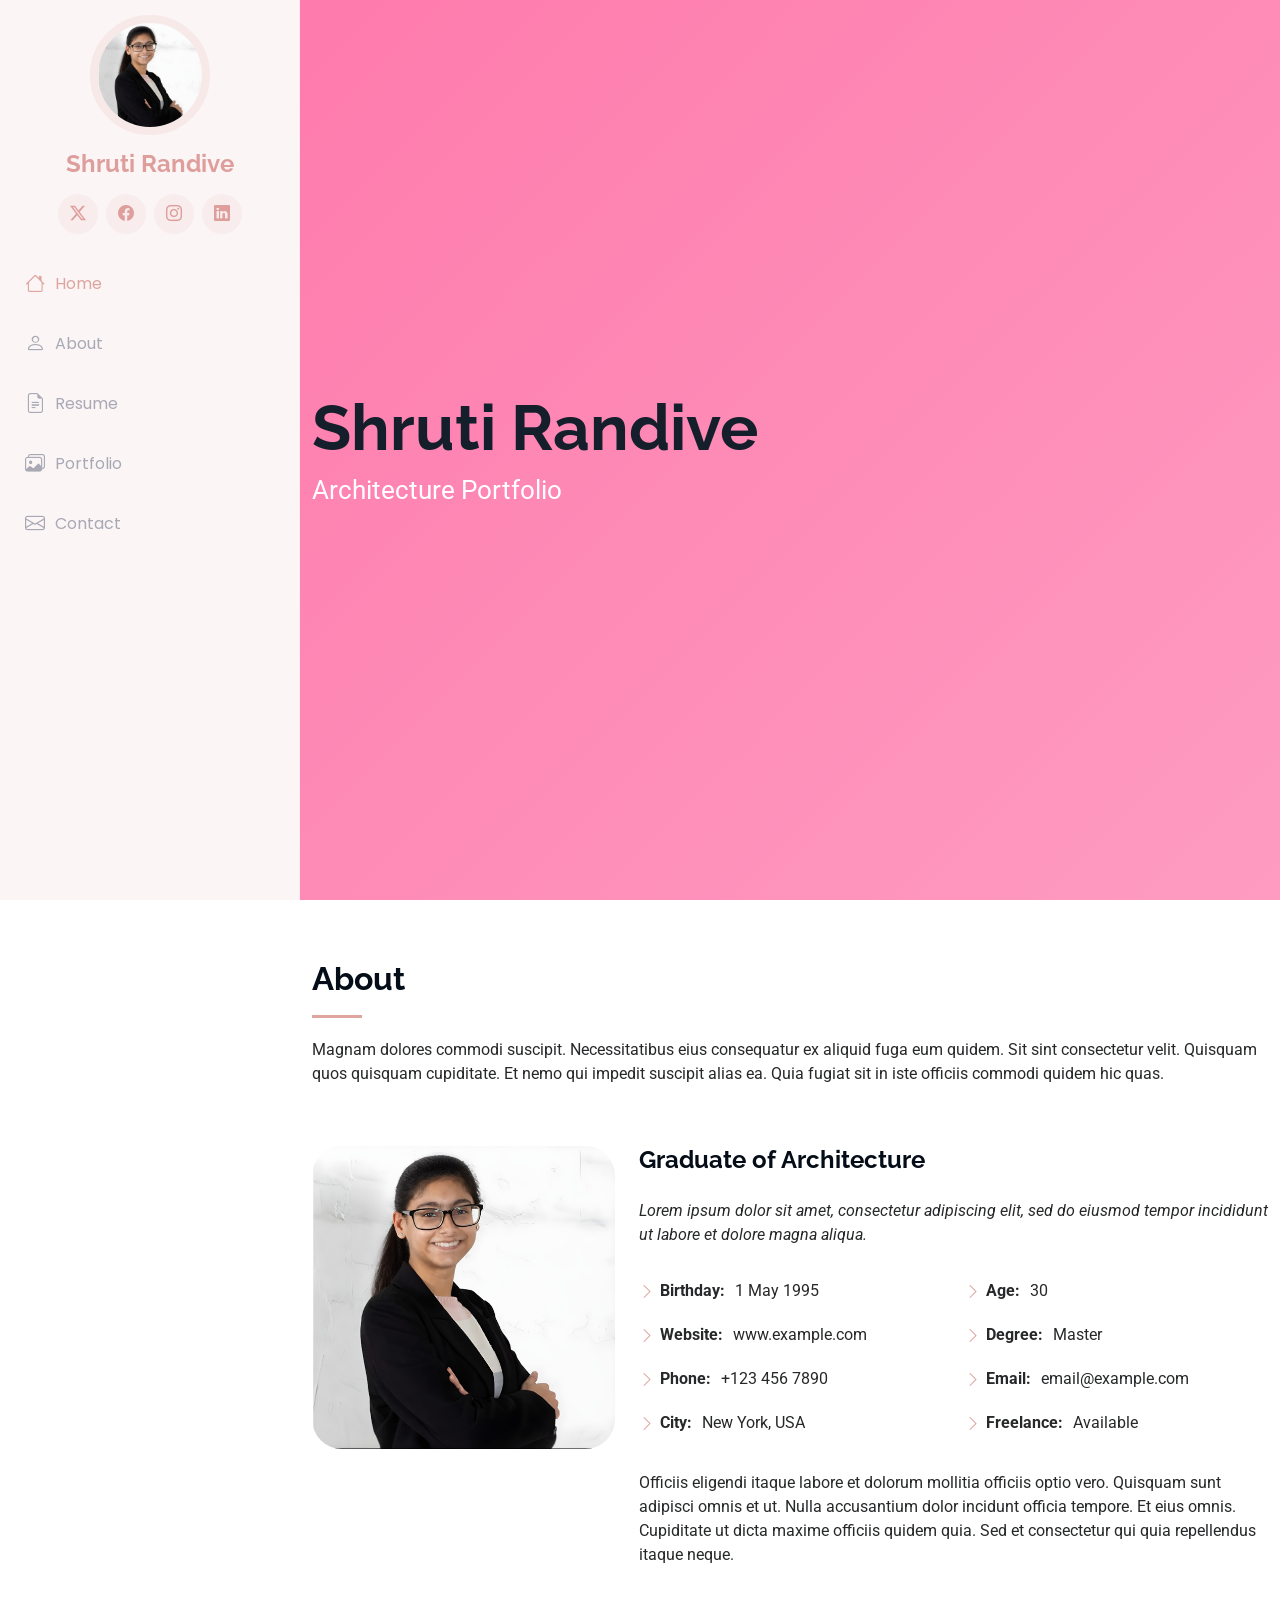
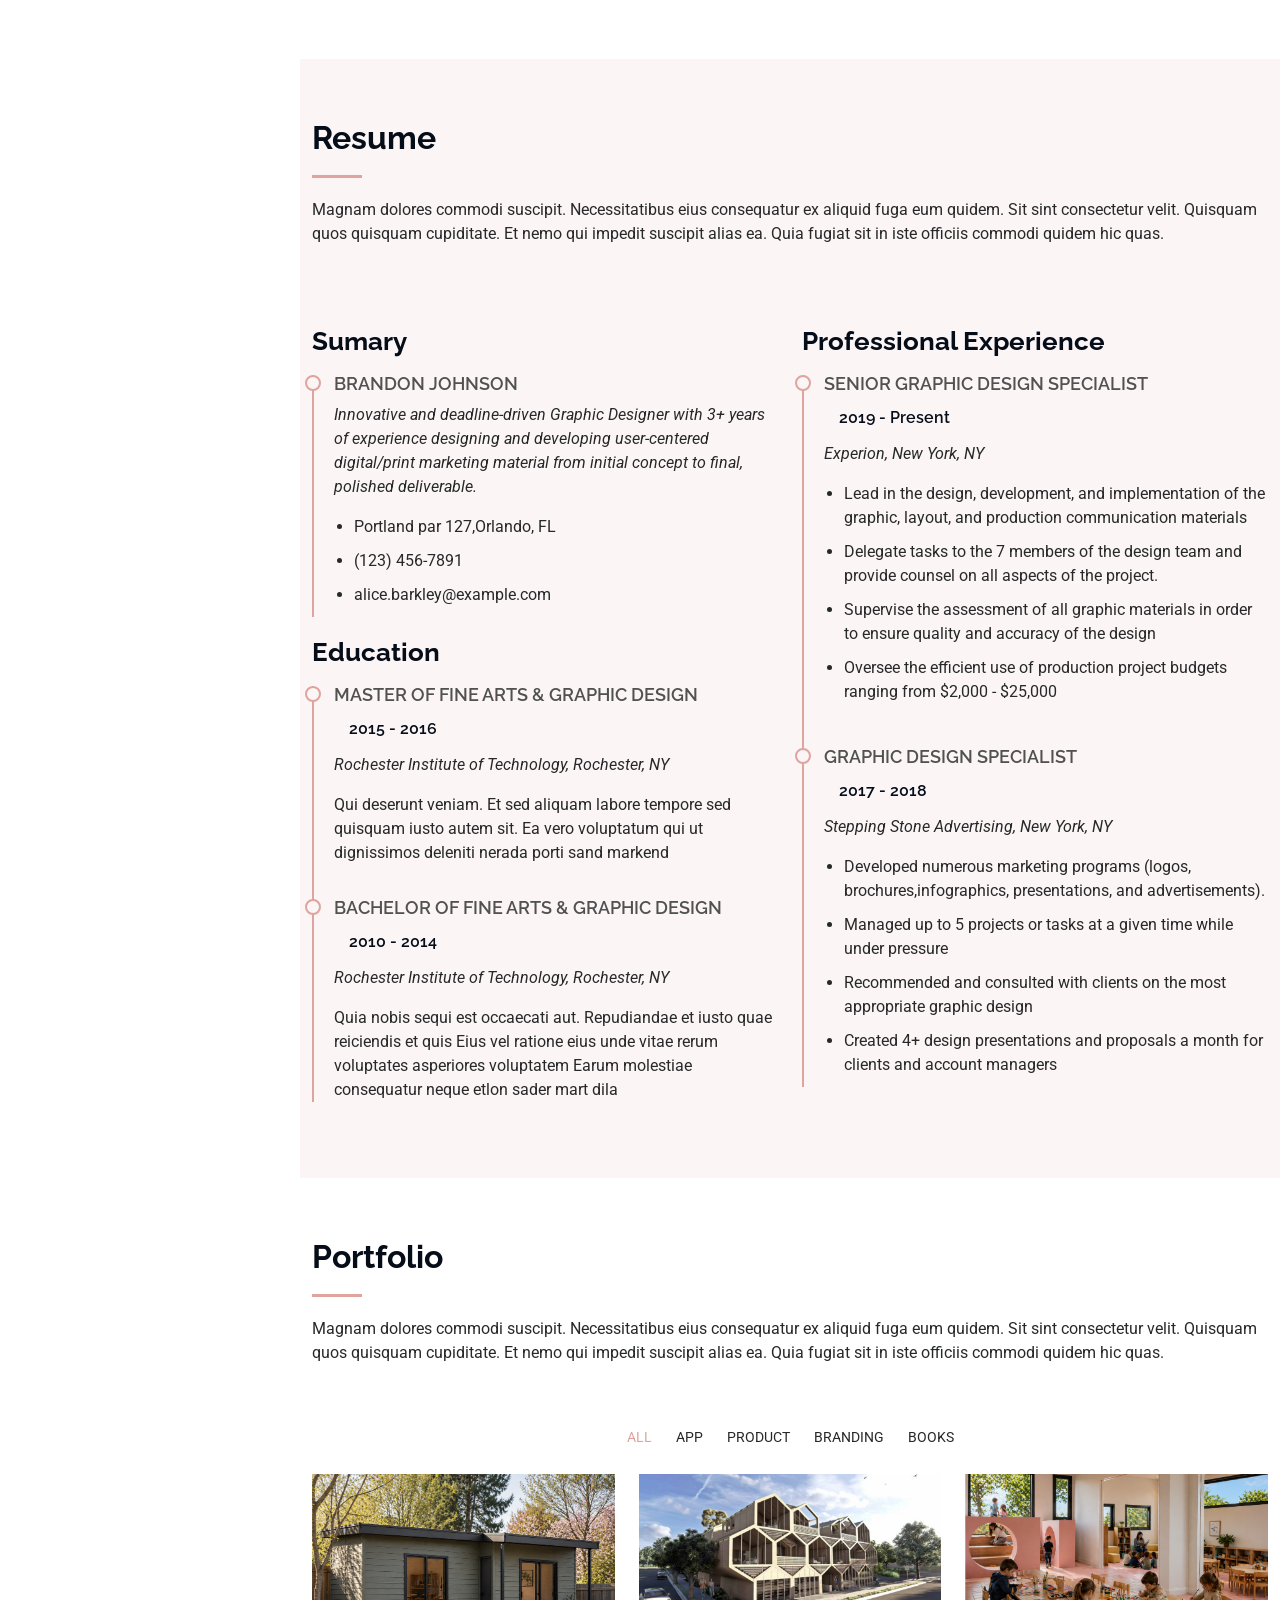
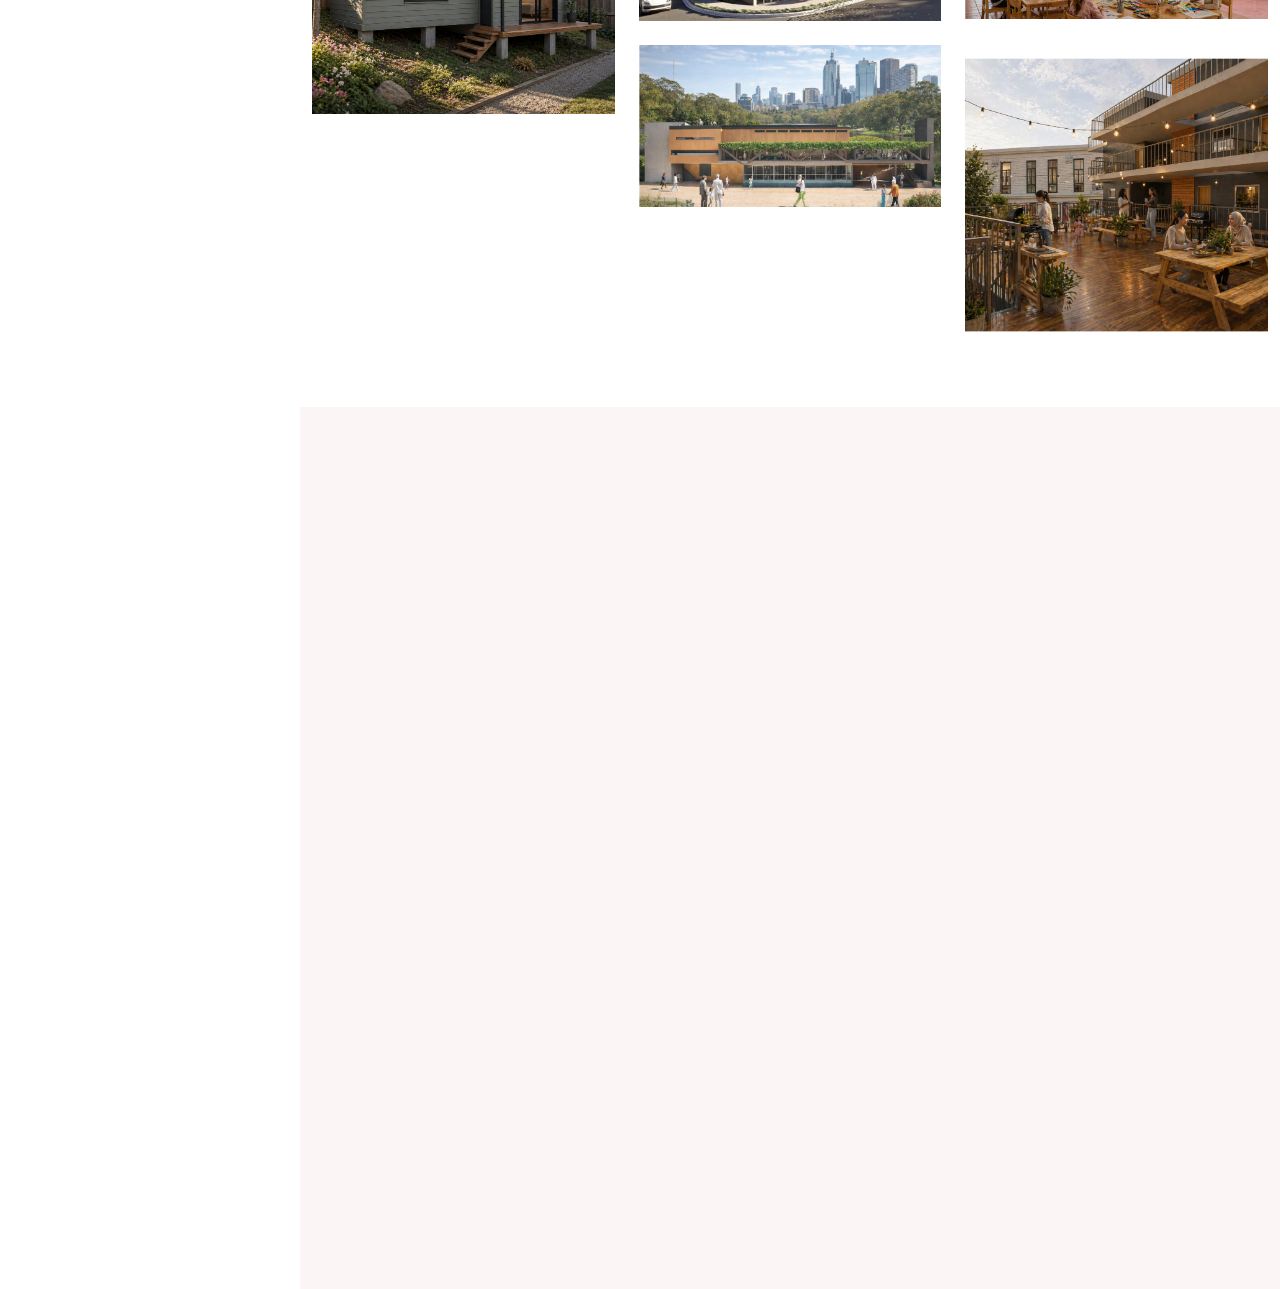
==== index.html @ e7351516 "adding in the youth corner" ====
<!DOCTYPE html>
<html lang="en">

<head>
  <meta charset="utf-8">
  <meta content="width=device-width, initial-scale=1.0" name="viewport">
  <title>Shruti Randive</title>
  <meta content="" name="description">
  <meta content="" name="keywords">

  <!-- Favicons -->
  <link href="assets/img/favicon.png" rel="icon">
  <link href="assets/img/apple-touch-icon.png" rel="apple-touch-icon">

  <!-- Fonts -->
  <link href="https://fonts.googleapis.com" rel="preconnect">
  <link href="https://fonts.gstatic.com" rel="preconnect" crossorigin>
  <link href="https://fonts.googleapis.com/css2?family=Roboto:ital,wght@0,100;0,300;0,400;0,500;0,700;0,900;1,100;1,300;1,400;1,500;1,700;1,900&family=Poppins:ital,wght@0,100;0,200;0,300;0,400;0,500;0,600;0,700;0,800;0,900;1,100;1,200;1,300;1,400;1,500;1,600;1,700;1,800;1,900&family=Raleway:ital,wght@0,100;0,200;0,300;0,400;0,500;0,600;0,700;0,800;0,900;1,100;1,200;1,300;1,400;1,500;1,600;1,700;1,800;1,900&display=swap" rel="stylesheet">

  <!-- Vendor CSS Files -->
  <link href="assets/vendor/bootstrap/css/bootstrap.min.css" rel="stylesheet">
  <link href="assets/vendor/bootstrap-icons/bootstrap-icons.css" rel="stylesheet">
  <link href="assets/vendor/aos/aos.css" rel="stylesheet">
  <link href="assets/vendor/glightbox/css/glightbox.min.css" rel="stylesheet">
  <link href="assets/vendor/swiper/swiper-bundle.min.css" rel="stylesheet">

  <!-- Main CSS File -->
  <link href="assets/css/main.css" rel="stylesheet">

  <!-- =======================================================
  * Template Name: iPortfolio
  * Template URL: https://bootstrapmade.com/iportfolio-bootstrap-portfolio-websites-template/
  * Updated: Jun 29 2024 with Bootstrap v5.3.3
  * Author: BootstrapMade.com
  * License: https://bootstrapmade.com/license/
  ======================================================== -->
</head>

<body class="index-page">

  <header id="header" class="header dark-background d-flex flex-column">
    <i class="header-toggle d-xl-none bi bi-list"></i>

    <div class="profile-img">
      <img src="assets/img/my-profile-img.jpg" alt="" class="img-fluid rounded-circle">
    </div>

    <a href="index.html" class="logo d-flex align-items-center justify-content-center">
      <!-- Uncomment the line below if you also wish to use an image logo -->
      <!-- <img src="assets/img/logo.png" alt=""> -->
      <h1 class="sitename">Shruti Randive</h1>
    </a>

    <div class="social-links text-center">
      <a href="#" class="twitter"><i class="bi bi-twitter-x"></i></a>
      <a href="#" class="facebook"><i class="bi bi-facebook"></i></a>
      <a href="#" class="instagram"><i class="bi bi-instagram"></i></a>
      <a href="http://linkedin.com/in/shruti-r-a570221b3" class="linkedin"><i class="bi bi-linkedin"></i></a>
    </div>

    <nav id="navmenu" class="navmenu">
      <ul>
        <li><a href="#hero" class="active"><i class="bi bi-house navicon"></i>Home</a></li>
        <li><a href="#about"><i class="bi bi-person navicon"></i> About</a></li>
        <li><a href="#resume"><i class="bi bi-file-earmark-text navicon"></i> Resume</a></li>
        <li><a href="#portfolio"><i class="bi bi-images navicon"></i> Portfolio</a></li>
        <li><a href="#contact"><i class="bi bi-envelope navicon"></i> Contact</a></li>
      </ul>
    </nav>

  </header>

  <main class="main">

    <!-- Hero Section -->
    <section id="hero" class="hero section dark-background">

      <!--<img src="assets/img/hero-bg.jpg" alt="" data-aos="fade-in" class="">-->

      <div class="container" data-aos="fade-up" data-aos-delay="100">
        <h2 class="shruti-title">Shruti Randive</h2>
        <p>Architecture Portfolio</p>
      </div>

    </section><!-- /Hero Section -->

    <!-- About Section -->
    <section id="about" class="about section">

      <!-- Section Title -->
      <div class="container section-title" data-aos="fade-up">
        <h2>About</h2>
        <p>Magnam dolores commodi suscipit. Necessitatibus eius consequatur ex aliquid fuga eum quidem. Sit sint consectetur velit. Quisquam quos quisquam cupiditate. Et nemo qui impedit suscipit alias ea. Quia fugiat sit in iste officiis commodi quidem hic quas.</p>
      </div><!-- End Section Title -->

      <div class="container" data-aos="fade-up" data-aos-delay="100">

        <div class="row gy-4 justify-content-center">
          <div class="col-lg-4">
            <img src="assets/img/my-profile-img.jpg" class="img-fluid" alt="" style="border-radius: 30px;">
          </div>
          <div class="col-lg-8 content">
            <h2>Graduate of Architecture</h2>
            <p class="fst-italic py-3">
              Lorem ipsum dolor sit amet, consectetur adipiscing elit, sed do eiusmod tempor incididunt ut labore et dolore
              magna aliqua.
            </p>
            <div class="row">
              <div class="col-lg-6">
                <ul>
                  <li><i class="bi bi-chevron-right"></i> <strong>Birthday:</strong> <span>1 May 1995</span></li>
                  <li><i class="bi bi-chevron-right"></i> <strong>Website:</strong> <span>www.example.com</span></li>
                  <li><i class="bi bi-chevron-right"></i> <strong>Phone:</strong> <span>+123 456 7890</span></li>
                  <li><i class="bi bi-chevron-right"></i> <strong>City:</strong> <span>New York, USA</span></li>
                </ul>
              </div>
              <div class="col-lg-6">
                <ul>
                  <li><i class="bi bi-chevron-right"></i> <strong>Age:</strong> <span>30</span></li>
                  <li><i class="bi bi-chevron-right"></i> <strong>Degree:</strong> <span>Master</span></li>
                  <li><i class="bi bi-chevron-right"></i> <strong>Email:</strong> <span>email@example.com</span></li>
                  <li><i class="bi bi-chevron-right"></i> <strong>Freelance:</strong> <span>Available</span></li>
                </ul>
              </div>
            </div>
            <p class="py-3">
              Officiis eligendi itaque labore et dolorum mollitia officiis optio vero. Quisquam sunt adipisci omnis et ut. Nulla accusantium dolor incidunt officia tempore. Et eius omnis.
              Cupiditate ut dicta maxime officiis quidem quia. Sed et consectetur qui quia repellendus itaque neque.
            </p>
          </div>
        </div>

      </div>

    </section><!-- /About Section -->
    <!-- Resume Section -->
    <section id="resume" class="resume section light-background">

      <!-- Section Title -->
      <div class="container section-title" data-aos="fade-up">
        <h2>Resume</h2>
        <p>Magnam dolores commodi suscipit. Necessitatibus eius consequatur ex aliquid fuga eum quidem. Sit sint consectetur velit. Quisquam quos quisquam cupiditate. Et nemo qui impedit suscipit alias ea. Quia fugiat sit in iste officiis commodi quidem hic quas.</p>
      </div><!-- End Section Title -->

      <div class="container">

        <div class="row">

          <div class="col-lg-6" data-aos="fade-up" data-aos-delay="100">
            <h3 class="resume-title">Sumary</h3>

            <div class="resume-item pb-0">
              <h4>Brandon Johnson</h4>
              <p><em>Innovative and deadline-driven Graphic Designer with 3+ years of experience designing and developing user-centered digital/print marketing material from initial concept to final, polished deliverable.</em></p>
              <ul>
                <li>Portland par 127,Orlando, FL</li>
                <li>(123) 456-7891</li>
                <li>alice.barkley@example.com</li>
              </ul>
            </div><!-- Edn Resume Item -->

            <h3 class="resume-title">Education</h3>
            <div class="resume-item">
              <h4>Master of Fine Arts &amp; Graphic Design</h4>
              <h5>2015 - 2016</h5>
              <p><em>Rochester Institute of Technology, Rochester, NY</em></p>
              <p>Qui deserunt veniam. Et sed aliquam labore tempore sed quisquam iusto autem sit. Ea vero voluptatum qui ut dignissimos deleniti nerada porti sand markend</p>
            </div><!-- Edn Resume Item -->

            <div class="resume-item">
              <h4>Bachelor of Fine Arts &amp; Graphic Design</h4>
              <h5>2010 - 2014</h5>
              <p><em>Rochester Institute of Technology, Rochester, NY</em></p>
              <p>Quia nobis sequi est occaecati aut. Repudiandae et iusto quae reiciendis et quis Eius vel ratione eius unde vitae rerum voluptates asperiores voluptatem Earum molestiae consequatur neque etlon sader mart dila</p>
            </div><!-- Edn Resume Item -->

          </div>

          <div class="col-lg-6" data-aos="fade-up" data-aos-delay="200">
            <h3 class="resume-title">Professional Experience</h3>
            <div class="resume-item">
              <h4>Senior graphic design specialist</h4>
              <h5>2019 - Present</h5>
              <p><em>Experion, New York, NY </em></p>
              <ul>
                <li>Lead in the design, development, and implementation of the graphic, layout, and production communication materials</li>
                <li>Delegate tasks to the 7 members of the design team and provide counsel on all aspects of the project. </li>
                <li>Supervise the assessment of all graphic materials in order to ensure quality and accuracy of the design</li>
                <li>Oversee the efficient use of production project budgets ranging from $2,000 - $25,000</li>
              </ul>
            </div><!-- Edn Resume Item -->

            <div class="resume-item">
              <h4>Graphic design specialist</h4>
              <h5>2017 - 2018</h5>
              <p><em>Stepping Stone Advertising, New York, NY</em></p>
              <ul>
                <li>Developed numerous marketing programs (logos, brochures,infographics, presentations, and advertisements).</li>
                <li>Managed up to 5 projects or tasks at a given time while under pressure</li>
                <li>Recommended and consulted with clients on the most appropriate graphic design</li>
                <li>Created 4+ design presentations and proposals a month for clients and account managers</li>
              </ul>
            </div><!-- Edn Resume Item -->

          </div>

        </div>

      </div>

    </section><!-- /Resume Section -->

    <!-- Portfolio Section -->
    <section id="portfolio" class="portfolio section">

      <!-- Section Title -->
      <div class="container section-title" data-aos="fade-up">
        <h2>Portfolio</h2>
        <p>Magnam dolores commodi suscipit. Necessitatibus eius consequatur ex aliquid fuga eum quidem. Sit sint consectetur velit. Quisquam quos quisquam cupiditate. Et nemo qui impedit suscipit alias ea. Quia fugiat sit in iste officiis commodi quidem hic quas.</p>
      </div><!-- End Section Title -->

      <div class="container">

        <div class="isotope-layout" data-default-filter="*" data-layout="masonry" data-sort="original-order">

          <ul class="portfolio-filters isotope-filters" data-aos="fade-up" data-aos-delay="100">
            <li data-filter="*" class="filter-active">All</li>
            <li data-filter=".filter-app">App</li>
            <li data-filter=".filter-product">Product</li>
            <li data-filter=".filter-branding">Branding</li>
            <li data-filter=".filter-books">Books</li>
          </ul><!-- End Portfolio Filters -->

          <div class="row gy-4 isotope-container" data-aos="fade-up" data-aos-delay="200">

            <div class="col-lg-4 col-md-6 portfolio-item isotope-item filter-app">
              <div class="portfolio-content h-100">
                <img src="assets/img/portfolio/studio-apartment/concept.png" class="img-fluid" alt="">
                <div class="portfolio-info">
                  <h4>Studio Apartment</h4>
                  <p>Backyard Studio Apartment</p>
                  <a href="portfolio-studio-apartment.html" title="More Details" class="details-link"><i class="bi bi-link-45deg"></i></a>
                </div>
              </div>
            </div><!-- End Portfolio Item -->

            <div class="col-lg-4 col-md-6 portfolio-item isotope-item filter-app">
              <div class="portfolio-content h-100">
                <img src="assets/img/portfolio/hexacell-residence/main.png" class="img-fluid" alt="">
                <div class="portfolio-info">
                  <h4>Fleetwood Challenge Cup</h4>
                  <p>The hexa-cell residence</p>
                  <a href="portfolio-hexacell-residence.html" title="More Details" class="details-link"><i class="bi bi-link-45deg"></i></a>
                </div>
              </div>
            </div><!-- End Portfolio Item -->

            <div class="col-lg-4 col-md-6 portfolio-item isotope-item filter-app">
              <div class="portfolio-content h-100">
                <img src="assets/img/portfolio/northwest-montessori-preschool/main.png" class="img-fluid" alt="">
                <div class="portfolio-info">
                  <h4>University Studio Project</h4>
                  <p>Northwest Montessori Preschool Revival</p>
                  <a href="portfolio-northwest-montessori.html" title="More Details" class="details-link"><i class="bi bi-link-45deg"></i></a>
                </div>
              </div>
            </div><!-- End Portfolio Item -->

             <div class="col-lg-4 col-md-6 portfolio-item isotope-item filter-app">
              <div class="portfolio-content h-100">
                <img src="assets/img/portfolio/cooinda-fitzroy/main.png" class="img-fluid" alt="">
                <div class="portfolio-info">
                  <h4>University Studio Project</h4>
                  <p>Cooinda Fitzroy: Co-housing Community</p>
                  <a href="portfolio-cooinda-fitzroy.html" title="More Details" class="details-link"><i class="bi bi-link-45deg"></i></a>
                </div>
              </div>
            </div><!-- End Portfolio Item -->

            <div class="col-lg-4 col-md-6 portfolio-item isotope-item filter-app">
              <div class="portfolio-content h-100">
                <img src="assets/img/portfolio/youth-corner/main.png" class="img-fluid" alt="">
                <div class="portfolio-info">
                  <h4>University Studio Project</h4>
                  <p>Youth Corner</p>
                  <a href="portfolio-youth-corner.html" title="More Details" class="details-link"><i class="bi bi-link-45deg"></i></a>
                </div>
              </div>
            </div><!-- End Portfolio Item -->

          </div><!-- End Portfolio Container -->

        </div>

      </div>

    </section><!-- /Portfolio Section -->

    <!-- Contact Section -->
    <section id="contact" class="contact section light-background">

      <!-- Section Title -->
      <div class="container section-title" data-aos="fade-up">
        <h2>Contact</h2>
        <p>Necessitatibus eius consequatur ex aliquid fuga eum quidem sint consectetur velit</p>
      </div><!-- End Section Title -->

      <div class="container" data-aos="fade-up" data-aos-delay="100">

        <div class="row gy-4">

          <div class="col-lg-5">

            <div class="info-wrap">
              <div class="info-item d-flex" data-aos="fade-up" data-aos-delay="200">
                <i class="bi bi-geo-alt flex-shrink-0"></i>
                <div>
                  <h3>Address</h3>
                  <p>A108 Adam Street, New York, NY 535022</p>
                </div>
              </div><!-- End Info Item -->

              <div class="info-item d-flex" data-aos="fade-up" data-aos-delay="300">
                <i class="bi bi-telephone flex-shrink-0"></i>
                <div>
                  <h3>Call Us</h3>
                  <p>+1 5589 55488 55</p>
                </div>
              </div><!-- End Info Item -->

              <div class="info-item d-flex" data-aos="fade-up" data-aos-delay="400">
                <i class="bi bi-envelope flex-shrink-0"></i>
                <div>
                  <h3>Email Us</h3>
                  <p>info@example.com</p>
                </div>
              </div><!-- End Info Item -->

              <iframe src="https://www.google.com/maps/embed?pb=!1m14!1m8!1m3!1d48389.78314118045!2d-74.006138!3d40.710059!3m2!1i1024!2i768!4f13.1!3m3!1m2!1s0x89c25a22a3bda30d%3A0xb89d1fe6bc499443!2sDowntown%20Conference%20Center!5e0!3m2!1sen!2sus!4v1676961268712!5m2!1sen!2sus" frameborder="0" style="border:0; width: 100%; height: 270px;" allowfullscreen="" loading="lazy" referrerpolicy="no-referrer-when-downgrade"></iframe>
            </div>
          </div>

          <div class="col-lg-7">
            <form action="forms/contact.php" method="post" class="php-email-form" data-aos="fade-up" data-aos-delay="200">
              <div class="row gy-4">

                <div class="col-md-6">
                  <label for="name-field" class="pb-2">Your Name</label>
                  <input type="text" name="name" id="name-field" class="form-control" required="">
                </div>

                <div class="col-md-6">
                  <label for="email-field" class="pb-2">Your Email</label>
                  <input type="email" class="form-control" name="email" id="email-field" required="">
                </div>

                <div class="col-md-12">
                  <label for="subject-field" class="pb-2">Subject</label>
                  <input type="text" class="form-control" name="subject" id="subject-field" required="">
                </div>

                <div class="col-md-12">
                  <label for="message-field" class="pb-2">Message</label>
                  <textarea class="form-control" name="message" rows="10" id="message-field" required=""></textarea>
                </div>

                <div class="col-md-12 text-center">
                  <div class="loading">Loading</div>
                  <div class="error-message"></div>
                  <div class="sent-message">Your message has been sent. Thank you!</div>

                  <button type="submit">Send Message</button>
                </div>

              </div>
            </form>
          </div><!-- End Contact Form -->

        </div>

      </div>

    </section><!-- /Contact Section -->

  </main>

  <!-- Scroll Top -->
  <a href="#" id="scroll-top" class="scroll-top d-flex align-items-center justify-content-center"><i class="bi bi-arrow-up-short"></i></a>

  <!-- Preloader -->
  <div id="preloader"></div>

  <!-- Vendor JS Files -->
  <script src="assets/vendor/bootstrap/js/bootstrap.bundle.min.js"></script>
  <script src="assets/vendor/php-email-form/validate.js"></script>
  <script src="assets/vendor/aos/aos.js"></script>
  <script src="assets/vendor/typed.js/typed.umd.js"></script>
  <script src="assets/vendor/purecounter/purecounter_vanilla.js"></script>
  <script src="assets/vendor/waypoints/noframework.waypoints.js"></script>
  <script src="assets/vendor/glightbox/js/glightbox.min.js"></script>
  <script src="assets/vendor/imagesloaded/imagesloaded.pkgd.min.js"></script>
  <script src="assets/vendor/isotope-layout/isotope.pkgd.min.js"></script>
  <script src="assets/vendor/swiper/swiper-bundle.min.js"></script>

  <!-- Main JS File -->
  <script src="assets/js/main.js"></script>

</body>

</html>
---- assets/css/main.css ----
/**
* Template Name: iPortfolio
* Template URL: https://bootstrapmade.com/iportfolio-bootstrap-portfolio-websites-template/
* Updated: Jun 29 2024 with Bootstrap v5.3.3
* Author: BootstrapMade.com
* License: https://bootstrapmade.com/license/
*/

/*--------------------------------------------------------------
# Font & Color Variables
# Help: https://bootstrapmade.com/color-system/
--------------------------------------------------------------*/
/* Fonts */
:root {
  --default-font: "Roboto",  system-ui, -apple-system, "Segoe UI", Roboto, "Helvetica Neue", Arial, "Noto Sans", "Liberation Sans", sans-serif, "Apple Color Emoji", "Segoe UI Emoji", "Segoe UI Symbol", "Noto Color Emoji";
  --heading-font: "Raleway",  sans-serif;
  --nav-font: "Poppins",  sans-serif;
}

/* Global Colors - The following color variables are used throughout the website. Updating them here will change the color scheme of the entire website */
:root { 
  --background-color: #ffffff; /* Background color for the entire website, including individual sections */
  --default-color: #272829; /* Default color used for the majority of the text content across the entire website */
  --heading-color: #050d18; /* Color for headings, subheadings and title throughout the website */
  --accent-color: #dea49d; /* Accent color that represents your brand on the website. It's used for buttons, links, and other elements that need to stand out */
  --surface-color: #ffffff; /* The surface color is used as a background of boxed elements within sections, such as cards, icon boxes, or other elements that require a visual separation from the global background. */
  --contrast-color: #ffffff; /* Contrast color for text, ensuring readability against backgrounds of accent, heading, or default colors. */
}

/* Nav Menu Colors - The following color variables are used specifically for the navigation menu. They are separate from the global colors to allow for more customization options */
:root {
  --nav-color: #a8a9b4;  /* The default color of the main navmenu links */
  --nav-hover-color: #dea49d; /* Applied to main navmenu links when they are hovered over or active */
  --nav-mobile-background-color: #040b14; /* Used as the background color for mobile navigation menu */
  --nav-dropdown-background-color: #040b14; /* Used as the background color for dropdown items that appear when hovering over primary navigation items */
  --nav-dropdown-color: #a8a9b4; /* Used for navigation links of the dropdown items in the navigation menu. */
  --nav-dropdown-hover-color: #dea49d; /* Similar to --nav-hover-color, this color is applied to dropdown navigation links when they are hovered over. */
}

/* Color Presets - These classes override global colors when applied to any section or element, providing reuse of the sam color scheme. */

.light-background {
  --background-color: #fbf5f6;
  --surface-color: #ffffff;
}

.dark-background {
  --background-color: #fbf5f6;
  --default-color: #de9f9c;
  --heading-color: #de9f9c;
  --surface-color: #151f2b;
  --contrast-color: #ffffff;
}

/* Smooth scroll */
:root {
  scroll-behavior: smooth;
}

/*--------------------------------------------------------------
# General Styling & Shared Classes
--------------------------------------------------------------*/
body {
  color: var(--default-color);
  background-color: var(--background-color);
  font-family: var(--default-font);
}

a {
  color: var(--accent-color);
  text-decoration: none;
  transition: 0.3s;
}

a:hover {
  color: color-mix(in srgb, var(--accent-color), transparent 25%);
  text-decoration: none;
}

h1,
h2,
h3,
h4,
h5,
h6 {
  color: var(--heading-color);
  font-family: var(--heading-font);
}

/* PHP Email Form Messages
------------------------------*/
.php-email-form .error-message {
  display: none;
  background: #df1529;
  color: #ffffff;
  text-align: left;
  padding: 15px;
  margin-bottom: 24px;
  font-weight: 600;
}

.php-email-form .sent-message {
  display: none;
  color: #ffffff;
  background: #059652;
  text-align: center;
  padding: 15px;
  margin-bottom: 24px;
  font-weight: 600;
}

.php-email-form .loading {
  display: none;
  background: var(--surface-color);
  text-align: center;
  padding: 15px;
  margin-bottom: 24px;
}

.php-email-form .loading:before {
  content: "";
  display: inline-block;
  border-radius: 50%;
  width: 24px;
  height: 24px;
  margin: 0 10px -6px 0;
  border: 3px solid var(--accent-color);
  border-top-color: var(--surface-color);
  animation: php-email-form-loading 1s linear infinite;
}

@keyframes php-email-form-loading {
  0% {
    transform: rotate(0deg);
  }

  100% {
    transform: rotate(360deg);
  }
}

/*--------------------------------------------------------------
# Global Header
--------------------------------------------------------------*/
.header {
  color: var(--default-color);
  background-color: var(--background-color);
  position: fixed;
  top: 0;
  left: 0;
  bottom: 0;
  padding: 0 15px;
  width: 300px;
  transition: all ease-in-out 0.3s;
  overflow-y: auto;
  z-index: 997;
  border-right: 1px solid color-mix(in srgb, var(--default-color), transparent 90%);
}

.header .profile-img img {
  margin: 15px auto;
  display: block;
  width: 120px;
  border: 8px solid color-mix(in srgb, var(--default-color), transparent 85%);
}

.header .logo {
  line-height: 1;
  margin-bottom: 15px;
}

.header .logo img {
  max-height: 32px;
  margin-right: 8px;
}

.header .logo h1 {
  font-size: 24px;
  margin: 0;
  font-weight: 700;
  color: var(--heading-color);
}

.header .social-links {
  margin: 0 0 20px 0;
}

.header .social-links a {
  font-size: 16px;
  display: inline-flex;
  align-items: center;
  justify-content: center;
  background: color-mix(in srgb, var(--default-color), transparent 90%);
  color: var(--default-color);
  margin: 0 2px;
  border-radius: 50%;
  text-align: center;
  width: 40px;
  height: 40px;
  transition: 0.3s;
}

.header .social-links a:hover {
  color: var(--contrast-color);
  background: var(--accent-color);
}

@media (min-width: 1200px) {

  .header~main,
  .header~#footer {
    margin-left: 300px;
  }
}

@media (max-width: 1199px) {
  .header {
    left: -100%;
  }
}

.header.header-show {
  left: 0;
}

.header .header-toggle {
  color: var(--contrast-color);
  background-color: var(--accent-color);
  font-size: 22px;
  display: flex;
  align-items: center;
  justify-content: center;
  width: 40px;
  height: 40px;
  border-radius: 50%;
  cursor: pointer;
  position: fixed;
  top: 15px;
  right: 15px;
  z-index: 9999;
  transition: background-color 0.3s;
}

.header .header-toggle:hover {
  color: var(--contrast-color);
  background-color: color-mix(in srgb, var(--accent-color) 90%, white 15%);
}

/*--------------------------------------------------------------
# Navigation Menu
--------------------------------------------------------------*/
.mobile-nav-toggle {
  display: none;
}

.navmenu {
  padding: 0;
  z-index: 9997;
}

.navmenu ul {
  list-style: none;
  padding: 0 0 20px 0;
  margin: 0;
}

.navmenu a,
.navmenu a:focus {
  color: var(--nav-color);
  padding: 15px 10px;
  font-family: var(--nav-font);
  font-size: 16px;
  font-weight: 400;
  display: flex;
  align-items: center;
  white-space: nowrap;
  transition: 0.3s;
  width: 100%;
}

.navmenu a .navicon,
.navmenu a:focus .navicon {
  font-size: 20px;
  margin-right: 10px;
}

.navmenu a .toggle-dropdown,
.navmenu a:focus .toggle-dropdown {
  font-size: 12px;
  line-height: 0;
  margin-left: auto;
  width: 30px;
  height: 30px;
  display: flex;
  align-items: center;
  justify-content: center;
  border-radius: 50%;
  transition: 0.3s;
  flex-shrink: 0;
  background-color: color-mix(in srgb, var(--accent-color), transparent 90%);
}

.navmenu a .toggle-dropdown:hover,
.navmenu a:focus .toggle-dropdown:hover {
  background-color: var(--accent-color);
  color: var(--contrast-color);
}

.navmenu a:hover,
.navmenu .active,
.navmenu .active:focus {
  color: var(--nav-hover-color);
}

.navmenu a:hover .navicon,
.navmenu .active .navicon,
.navmenu .active:focus .navicon {
  color: var(--accent-color);
}

.navmenu .active .toggle-dropdown,
.navmenu .active:focus .toggle-dropdown {
  background-color: var(--accent-color);
  color: var(--contrast-color);
  transform: rotate(180deg);
}

.navmenu .dropdown {
  display: block;
}

.navmenu .dropdown a,
.navmenu .dropdown a:focus {
  color: --nav-dropdown-color;
}

.navmenu .dropdown a:hover,
.navmenu .dropdown .active,
.navmenu .dropdown .active:focus {
  color: var(--nav-dropdown-hover-color);
}

.navmenu .dropdown ul {
  position: static;
  display: none;
  z-index: 99;
  padding: 5px 10px;
  margin: 5px 10px;
  background-color: var(--nav-dropdown-background-color);
  border: 1px solid color-mix(in srgb, var(--default-color), transparent 90%);
  box-shadow: none;
  transition: all 0.5s ease-in-out;
}

.navmenu .dropdown ul ul {
  background-color: rgba(33, 37, 41, 0.1);
}

.navmenu .dropdown>.dropdown-active {
  display: block;
  background-color: rgba(33, 37, 41, 0.03);
}

/*--------------------------------------------------------------
# Global Footer
--------------------------------------------------------------*/
.footer {
  color: var(--default-color);
  background-color: var(--background-color);
  font-size: 14px;
  padding: 40px 0;
  position: relative;
  border-top: 1px solid color-mix(in srgb, var(--default-color), transparent 90%);
}

.footer .copyright p {
  margin-bottom: 0;
}

.footer .credits {
  margin-top: 4px;
  font-size: 13px;
  text-align: center;
}

/*--------------------------------------------------------------
# Preloader
--------------------------------------------------------------*/
#preloader {
  position: fixed;
  inset: 0;
  z-index: 999999;
  overflow: hidden;
  background: var(--background-color);
  transition: all 0.6s ease-out;
}

#preloader:before {
  content: "";
  position: fixed;
  top: calc(50% - 30px);
  left: calc(50% - 30px);
  border: 6px solid #ffffff;
  border-color: var(--accent-color) transparent var(--accent-color) transparent;
  border-radius: 50%;
  width: 60px;
  height: 60px;
  animation: animate-preloader 1.5s linear infinite;
}

@keyframes animate-preloader {
  0% {
    transform: rotate(0deg);
  }

  100% {
    transform: rotate(360deg);
  }
}

/*--------------------------------------------------------------
# Scroll Top Button
--------------------------------------------------------------*/
.scroll-top {
  position: fixed;
  visibility: hidden;
  opacity: 0;
  right: 15px;
  bottom: -15px;
  z-index: 99999;
  background-color: var(--accent-color);
  width: 44px;
  height: 44px;
  border-radius: 50px;
  transition: all 0.4s;
}

.scroll-top i {
  font-size: 24px;
  color: var(--contrast-color);
  line-height: 0;
}

.scroll-top:hover {
  background-color: color-mix(in srgb, var(--accent-color), transparent 20%);
  color: var(--contrast-color);
}

.scroll-top.active {
  visibility: visible;
  opacity: 1;
  bottom: 15px;
}

/*--------------------------------------------------------------
# Disable aos animation delay on mobile devices
--------------------------------------------------------------*/
@media screen and (max-width: 768px) {
  [data-aos-delay] {
    transition-delay: 0 !important;
  }
}

/*--------------------------------------------------------------
# Global Page Titles & Breadcrumbs
--------------------------------------------------------------*/
.page-title {
  color: var(--default-color);
  background-color: var(--background-color);
  padding: 25px 0;
  position: relative;
}

.page-title h1 {
  font-size: 24px;
  font-weight: 700;
}

.page-title .breadcrumbs ol {
  display: flex;
  flex-wrap: wrap;
  list-style: none;
  padding: 0;
  margin: 0;
  font-size: 14px;
  font-weight: 400;
}

.page-title .breadcrumbs ol li+li {
  padding-left: 10px;
}

.page-title .breadcrumbs ol li+li::before {
  content: "/";
  display: inline-block;
  padding-right: 10px;
  color: color-mix(in srgb, var(--default-color), transparent 70%);
}

/*--------------------------------------------------------------
# Global Sections
--------------------------------------------------------------*/
section,
.section {
  color: var(--default-color);
  background-color: var(--background-color);
  padding: 60px 0;
  overflow: clip;
}

/*--------------------------------------------------------------
# Global Section Titles
--------------------------------------------------------------*/
.section-title {
  padding-bottom: 60px;
  position: relative;
}

.section-title h2 {
  font-size: 32px;
  font-weight: 700;
  margin-bottom: 20px;
  padding-bottom: 20px;
  position: relative;
}

.section-title h2:after {
  content: "";
  position: absolute;
  display: block;
  width: 50px;
  height: 3px;
  background: var(--accent-color);
  left: 0;
  bottom: 0;
}

.section-title p {
  margin-bottom: 0;
}

/*--------------------------------------------------------------
# Hero Section
--------------------------------------------------------------*/
.hero {
	color: #fff;
	background: linear-gradient(-45deg, #ffffff, #ff468d);
	background-size: 400% 400%;
	-webkit-animation: Gradient 10s ease infinite;
	-moz-animation: Gradient 10s ease infinite;
	animation: Gradient 10s ease infinite;
  width: 100%;
  min-height: 100vh;
  position: relative;
  padding: 80px 0;
  display: flex;
  align-items: center;
  justify-content: center;
}

.hero img {
  position: absolute;
  inset: 0;
  display: block;
  width: 100%;
  height: 100%;
  object-fit: cover;
  z-index: 1;
}

.hero:before {
  content: "";
  background: color-mix(in srgb, var(--background-color), transparent 70%);
  position: absolute;
  inset: 0;
  z-index: 2;
}

.hero .container {
  position: relative;
  z-index: 3;
}

.hero h2 {
  margin: 0;
  font-size: 64px;
  font-weight: 700;
}

.hero p {
  margin: 5px 0 0 0;
  font-size: 26px;
}

.hero p span {
  letter-spacing: 1px;
  border-bottom: 2px solid var(--accent-color);
}

.hero .social-links {
  margin-top: 25px;
}

.hero .social-links a {
  font-size: 24px;
  display: inline-block;
  color: color-mix(in srgb, var(--default-color), transparent 50%);
  line-height: 1;
  margin-right: 20px;
  transition: 0.3s;
}

.hero .social-links a:hover {
  color: var(--accent-color);
}

@media (max-width: 768px) {
  .hero h2 {
    font-size: 32px;
  }

  .hero p {
    font-size: 20px;
  }
}

@-webkit-keyframes Gradient {
	0% {
		background-position: 0% 50%
	}
	50% {
		background-position: 100% 50%
	}
	100% {
		background-position: 0% 50%
	}
}

@-moz-keyframes Gradient {
	0% {
		background-position: 0% 50%
	}
	50% {
		background-position: 100% 50%
	}
	100% {
		background-position: 0% 50%
	}
}

@keyframes Gradient {
	0% {
		background-position: 0% 50%
	}
	50% {
		background-position: 100% 50%
	}
	100% {
		background-position: 0% 50%
	}
}

.shruti-title {
  --heading-color: #151f2b;
}

/*--------------------------------------------------------------
# About Section
--------------------------------------------------------------*/
.about .content h2 {
  font-weight: 700;
  font-size: 24px;
}

.about .content ul {
  list-style: none;
  padding: 0;
}

.about .content ul li {
  margin-bottom: 20px;
  display: flex;
  align-items: center;
}

.about .content ul strong {
  margin-right: 10px;
}

.about .content ul i {
  font-size: 16px;
  margin-right: 5px;
  color: var(--accent-color);
  line-height: 0;
}

/*--------------------------------------------------------------
# Stats Section
--------------------------------------------------------------*/
.stats .stats-item {
  padding: 30px;
  width: 100%;
}

.stats .stats-item i {
  color: var(--accent-color);
  display: block;
  font-size: 44px;
  float: left;
  line-height: 0;
}

.stats .stats-item .purecounter {
  color: var(--heading-color);
  font-size: 48px;
  line-height: 40px;
  display: block;
  font-weight: 700;
  margin-left: 60px;
}

.stats .stats-item p {
  color: color-mix(in srgb, var(--default-color), transparent 40%);
  padding: 15px 0 0 0;
  margin: 0 0 0 60px;
  font-family: var(--heading-font);
  font-size: 14px;
}

/*--------------------------------------------------------------
# Skills Section
--------------------------------------------------------------*/
.skills .progress {
  height: 60px;
  display: block;
  background: none;
  border-radius: 0;
}

.skills .progress .skill {
  color: var(--heading-color);
  padding: 0;
  margin: 0 0 6px 0;
  text-transform: uppercase;
  display: block;
  font-weight: 600;
  font-family: var(--heading-font);
}

.skills .progress .skill .val {
  float: right;
  font-style: normal;
}

.skills .progress-bar-wrap {
  background: color-mix(in srgb, var(--default-color), transparent 90%);
  height: 10px;
}

.skills .progress-bar {
  width: 1px;
  height: 10px;
  transition: 0.9s;
  background-color: var(--accent-color);
}

/*--------------------------------------------------------------
# Resume Section
--------------------------------------------------------------*/
.resume .resume-title {
  color: var(--heading-color);
  font-size: 26px;
  font-weight: 700;
  margin-top: 20px;
  margin-bottom: 20px;
}

.resume .resume-item {
  padding: 0 0 20px 20px;
  margin-top: -2px;
  border-left: 2px solid var(--accent-color);
  position: relative;
}

.resume .resume-item h4 {
  line-height: 18px;
  font-size: 18px;
  font-weight: 600;
  text-transform: uppercase;
  color: color-mix(in srgb, var(--default-color), transparent 20%);
  margin-bottom: 10px;
}

.resume .resume-item h5 {
  font-size: 16px;
  padding: 5px 15px;
  display: inline-block;
  font-weight: 600;
  margin-bottom: 10px;
}

.resume .resume-item ul {
  padding-left: 20px;
}

.resume .resume-item ul li {
  padding-bottom: 10px;
}

.resume .resume-item:last-child {
  padding-bottom: 0;
}

.resume .resume-item::before {
  content: "";
  position: absolute;
  width: 16px;
  height: 16px;
  border-radius: 50px;
  left: -9px;
  top: 0;
  background: var(--background-color);
  border: 2px solid var(--accent-color);
}

/*--------------------------------------------------------------
# Portfolio Section
--------------------------------------------------------------*/
.portfolio .portfolio-filters {
  padding: 0;
  margin: 0 auto 20px auto;
  list-style: none;
  text-align: center;
}

.portfolio .portfolio-filters li {
  cursor: pointer;
  display: inline-block;
  padding: 0;
  font-size: 14px;
  font-weight: 400;
  margin: 0 10px;
  line-height: 1;
  text-transform: uppercase;
  margin-bottom: 10px;
  transition: all 0.3s ease-in-out;
}

.portfolio .portfolio-filters li:hover,
.portfolio .portfolio-filters li.filter-active {
  color: var(--accent-color);
}

.portfolio .portfolio-filters li:first-child {
  margin-left: 0;
}

.portfolio .portfolio-filters li:last-child {
  margin-right: 0;
}

@media (max-width: 575px) {
  .portfolio .portfolio-filters li {
    font-size: 14px;
    margin: 0 5px;
  }
}

.portfolio .portfolio-content {
  position: relative;
  overflow: hidden;
}

.portfolio .portfolio-content img {
  transition: 0.3s;
}

.portfolio .portfolio-content .portfolio-info {
  opacity: 0;
  position: absolute;
  inset: 0;
  z-index: 3;
  transition: all ease-in-out 0.3s;
  background: rgba(0, 0, 0, 0.6);
  padding: 15px;
}

.portfolio .portfolio-content .portfolio-info h4 {
  font-size: 14px;
  padding: 5px 10px;
  font-weight: 400;
  color: #ffffff;
  display: inline-block;
  background-color: var(--accent-color);
}

.portfolio .portfolio-content .portfolio-info p {
  position: absolute;
  bottom: 10px;
  text-align: center;
  display: inline-block;
  left: 0;
  right: 0;
  font-size: 16px;
  font-weight: 600;
  color: rgba(255, 255, 255, 0.8);
}

.portfolio .portfolio-content .portfolio-info .preview-link,
.portfolio .portfolio-content .portfolio-info .details-link {
  position: absolute;
  left: calc(50% - 40px);
  font-size: 26px;
  top: calc(50% - 14px);
  color: #fff;
  transition: 0.3s;
  line-height: 1.2;
}

.portfolio .portfolio-content .portfolio-info .preview-link:hover,
.portfolio .portfolio-content .portfolio-info .details-link:hover {
  color: var(--accent-color);
}

.portfolio .portfolio-content .portfolio-info .details-link {
  left: 50%;
  font-size: 34px;
  line-height: 0;
}

.portfolio .portfolio-content:hover .portfolio-info {
  opacity: 1;
}

.portfolio .portfolio-content:hover img {
  transform: scale(1.1);
}

/*--------------------------------------------------------------
# Services Section
--------------------------------------------------------------*/
.services .service-item {
  position: relative;
}

.services .service-item .icon {
  background: var(--accent-color);
  display: flex;
  align-items: center;
  justify-content: center;
  width: 54px;
  height: 54px;
  border-radius: 50%;
  transition: 0.5s;
  border: 1px solid var(--accent-color);
  margin-right: 20px;
}

.services .service-item .icon i {
  color: var(--contrast-color);
  font-size: 24px;
  line-height: 0;
}

.services .service-item:hover .icon {
  background: var(--surface-color);
}

.services .service-item:hover .icon i {
  color: var(--accent-color);
}

.services .service-item .title {
  font-weight: 700;
  margin-bottom: 15px;
  font-size: 18px;
}

.services .service-item .title a {
  color: var(--heading-color);
}

.services .service-item .title a:hover {
  color: var(--accent-color);
}

.services .service-item .description {
  line-height: 24px;
  font-size: 14px;
}

/*--------------------------------------------------------------
# Testimonials Section
--------------------------------------------------------------*/
.testimonials .testimonials-carousel,
.testimonials .testimonials-slider {
  overflow: hidden;
}

.testimonials .testimonial-item {
  box-sizing: content-box;
  text-align: center;
  min-height: 320px;
}

.testimonials .testimonial-item .testimonial-img {
  width: 90px;
  border-radius: 50%;
  margin: 0 auto;
}

.testimonials .testimonial-item h3 {
  font-size: 18px;
  font-weight: bold;
  margin: 10px 0 5px 0;
}

.testimonials .testimonial-item h4 {
  font-size: 14px;
  color: color-mix(in srgb, var(--default-color), transparent 20%);
  margin: 0;
}

.testimonials .testimonial-item .quote-icon-left,
.testimonials .testimonial-item .quote-icon-right {
  color: color-mix(in srgb, var(--accent-color), transparent 40%);
  font-size: 26px;
  line-height: 0;
}

.testimonials .testimonial-item .quote-icon-left {
  display: inline-block;
  left: -5px;
  position: relative;
}

.testimonials .testimonial-item .quote-icon-right {
  display: inline-block;
  right: -5px;
  position: relative;
  top: 10px;
  transform: scale(-1, -1);
}

.testimonials .testimonial-item p {
  font-style: italic;
  margin: 0 15px 15px 15px;
  padding: 20px;
  background-color: var(--surface-color);
  position: relative;
  margin-bottom: 35px;
  border-radius: 6px;
  box-shadow: 0px 2px 15px rgba(0, 0, 0, 0.1);
}

.testimonials .testimonial-item p::after {
  content: "";
  width: 0;
  height: 0;
  border-top: 20px solid var(--surface-color);
  border-right: 20px solid transparent;
  border-left: 20px solid transparent;
  position: absolute;
  bottom: -20px;
  left: calc(50% - 20px);
}

.testimonials .swiper-wrapper {
  height: auto;
}

.testimonials .swiper-pagination {
  margin-top: 40px;
  position: relative;
}

.testimonials .swiper-pagination .swiper-pagination-bullet {
  width: 12px;
  height: 12px;
  background-color: var(--background-color);
  opacity: 1;
  border: 1px solid var(--accent-color);
}

.testimonials .swiper-pagination .swiper-pagination-bullet-active {
  background-color: var(--accent-color);
}

/*--------------------------------------------------------------
# Contact Section
--------------------------------------------------------------*/
.contact .info-wrap {
  background-color: var(--surface-color);
  box-shadow: 0px 0px 20px rgba(0, 0, 0, 0.1);
  padding: 30px;
}

@media (max-width: 575px) {
  .contact .info-wrap {
    padding: 20px;
  }
}

.contact .info-item {
  margin-bottom: 40px;
}

.contact .info-item i {
  font-size: 20px;
  color: var(--accent-color);
  background: color-mix(in srgb, var(--accent-color), transparent 92%);
  width: 44px;
  height: 44px;
  display: flex;
  justify-content: center;
  align-items: center;
  border-radius: 50px;
  transition: all 0.3s ease-in-out;
  margin-right: 15px;
}

.contact .info-item h3 {
  padding: 0;
  font-size: 18px;
  font-weight: 700;
  margin-bottom: 5px;
}

.contact .info-item p {
  padding: 0;
  margin-bottom: 0;
  font-size: 14px;
}

.contact .info-item:hover i {
  background: var(--accent-color);
  color: var(--contrast-color);
}

.contact .php-email-form {
  background-color: var(--surface-color);
  height: 100%;
  padding: 30px;
  box-shadow: 0px 0px 20px rgba(0, 0, 0, 0.1);
}

@media (max-width: 575px) {
  .contact .php-email-form {
    padding: 20px;
  }
}

.contact .php-email-form input[type=text],
.contact .php-email-form input[type=email],
.contact .php-email-form textarea {
  font-size: 14px;
  padding: 10px 15px;
  box-shadow: none;
  border-radius: 0;
  color: var(--default-color);
  background-color: var(--surface-color);
  border-color: color-mix(in srgb, var(--default-color), transparent 80%);
}

.contact .php-email-form input[type=text]:focus,
.contact .php-email-form input[type=email]:focus,
.contact .php-email-form textarea:focus {
  border-color: var(--accent-color);
}

.contact .php-email-form input[type=text]::placeholder,
.contact .php-email-form input[type=email]::placeholder,
.contact .php-email-form textarea::placeholder {
  color: color-mix(in srgb, var(--default-color), transparent 70%);
}

.contact .php-email-form button[type=submit] {
  color: var(--contrast-color);
  background: var(--accent-color);
  border: 0;
  padding: 10px 30px;
  transition: 0.4s;
  border-radius: 50px;
}

.contact .php-email-form button[type=submit]:hover {
  background: color-mix(in srgb, var(--accent-color), transparent 25%);
}

/*--------------------------------------------------------------
# Portfolio Details Section
--------------------------------------------------------------*/
.portfolio-details .portfolio-details-slider img {
  width: 100%;
}

.portfolio-details .portfolio-details-slider .swiper-pagination {
  margin-top: 20px;
  position: relative;
}

.portfolio-details .portfolio-details-slider .swiper-pagination .swiper-pagination-bullet {
  width: 12px;
  height: 12px;
  background-color: color-mix(in srgb, var(--default-color), transparent 85%);
  opacity: 1;
}

.portfolio-details .portfolio-details-slider .swiper-pagination .swiper-pagination-bullet-active {
  background-color: var(--accent-color);
}

.portfolio-details .portfolio-info {
  padding: 30px;
  box-shadow: 0px 0 30px rgba(0, 0, 0, 0.1);
}

.portfolio-details .portfolio-info h3 {
  font-size: 22px;
  font-weight: 700;
  margin-bottom: 20px;
  padding-bottom: 20px;
  border-bottom: 1px solid color-mix(in srgb, var(--default-color), transparent 85%);
}

.portfolio-details .portfolio-info ul {
  list-style: none;
  padding: 0;
  font-size: 15px;
}

.portfolio-details .portfolio-info ul li+li {
  margin-top: 10px;
}

.portfolio-details .portfolio-description {
  padding-top: 30px;
}

.portfolio-details .portfolio-description h2 {
  font-size: 26px;
  font-weight: 700;
  margin-bottom: 20px;
}

.portfolio-details .portfolio-description p {
  padding: 0;
  color: color-mix(in srgb, var(--default-color), transparent 30%);
}

/*--------------------------------------------------------------
# Service Details Section
--------------------------------------------------------------*/
.service-details .services-list {
  padding: 10px 30px;
  border: 1px solid color-mix(in srgb, var(--default-color), transparent 90%);
  margin-bottom: 20px;
}

.service-details .services-list a {
  display: block;
  line-height: 1;
  padding: 8px 0 8px 15px;
  border-left: 3px solid color-mix(in srgb, var(--default-color), transparent 70%);
  margin: 20px 0;
  color: color-mix(in srgb, var(--default-color), transparent 20%);
  transition: 0.3s;
}

.service-details .services-list a.active {
  color: var(--heading-color);
  font-weight: 700;
  border-color: var(--accent-color);
}

.service-details .services-list a:hover {
  border-color: var(--accent-color);
}

.service-details .services-img {
  margin-bottom: 20px;
}

.service-details h3 {
  font-size: 26px;
  font-weight: 700;
}

.service-details h4 {
  font-size: 20px;
  font-weight: 700;
}

.service-details p {
  font-size: 15px;
}

.service-details ul {
  list-style: none;
  padding: 0;
  font-size: 15px;
}

.service-details ul li {
  padding: 5px 0;
  display: flex;
  align-items: center;
}

.service-details ul i {
  font-size: 20px;
  margin-right: 8px;
  color: var(--accent-color);
}

/*--------------------------------------------------------------
# Starter Section Section
--------------------------------------------------------------*/
.starter-section {
  /* Add your styles here */
}
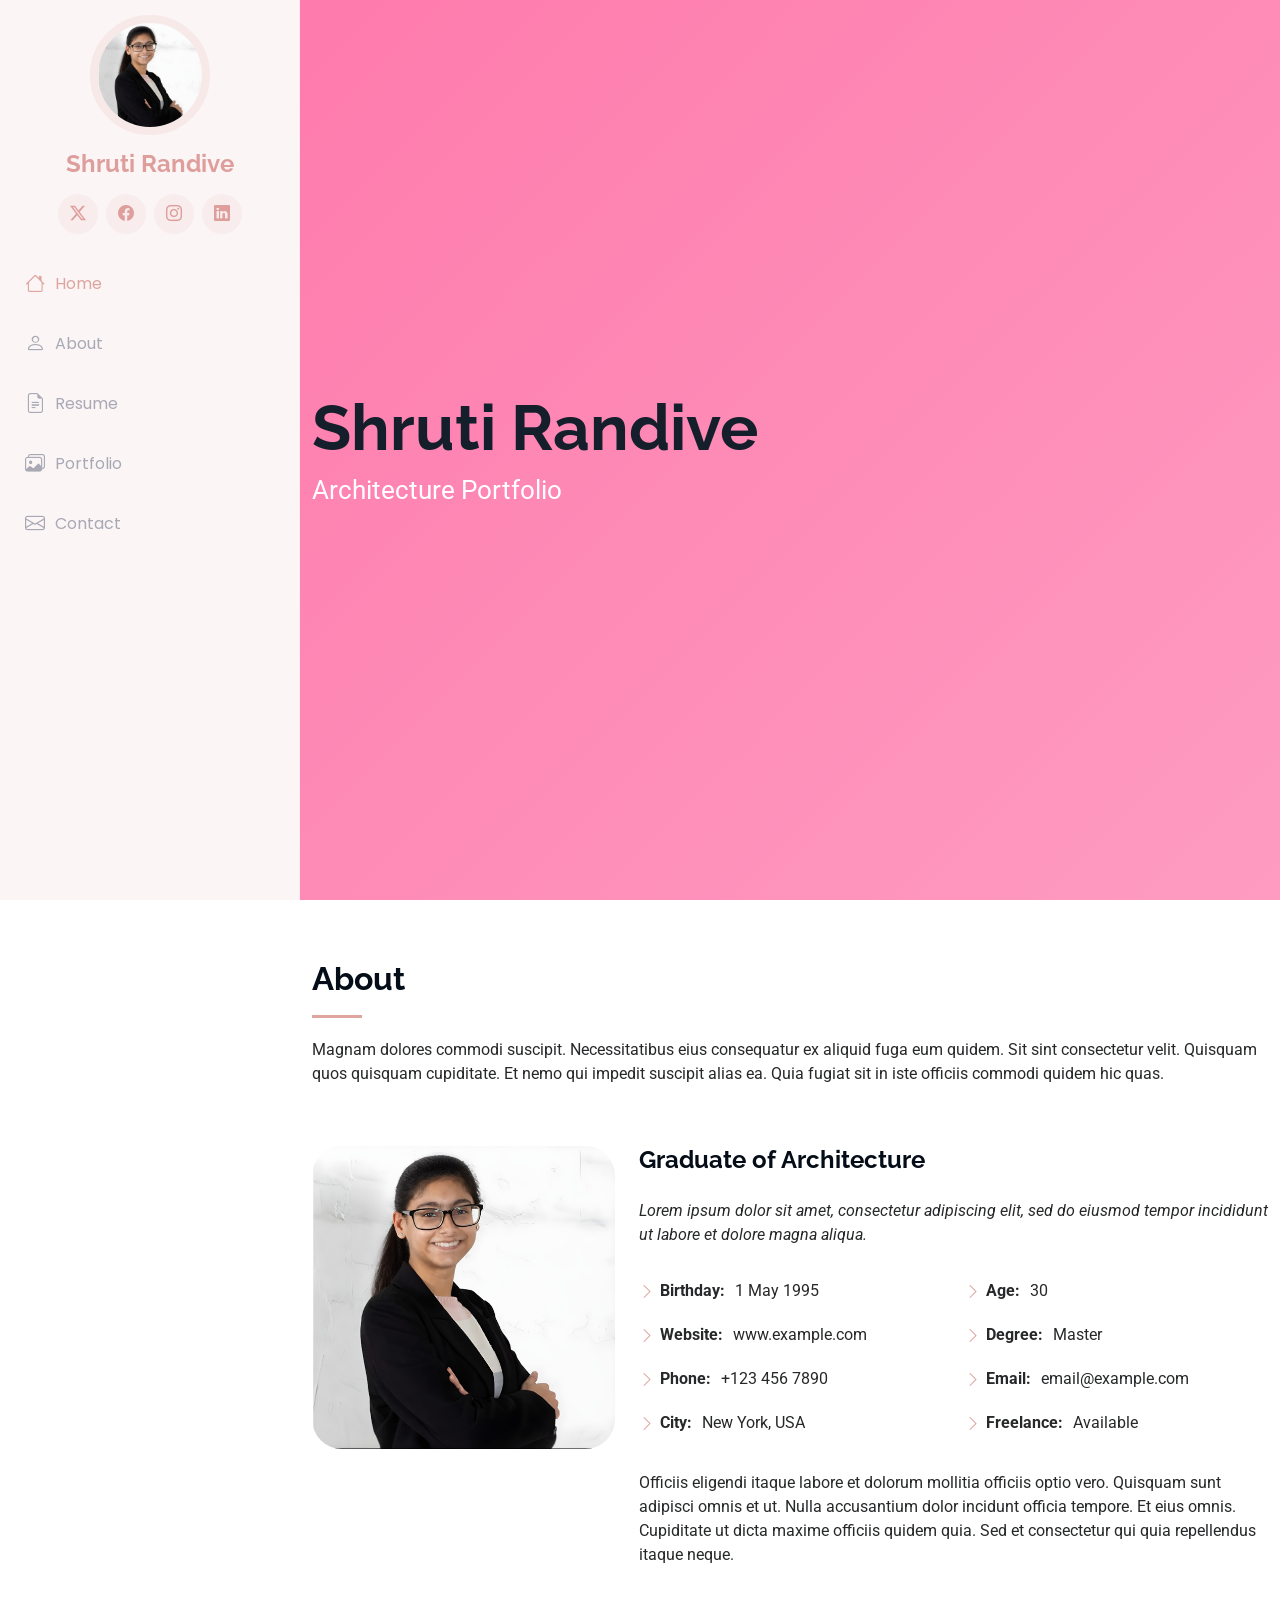
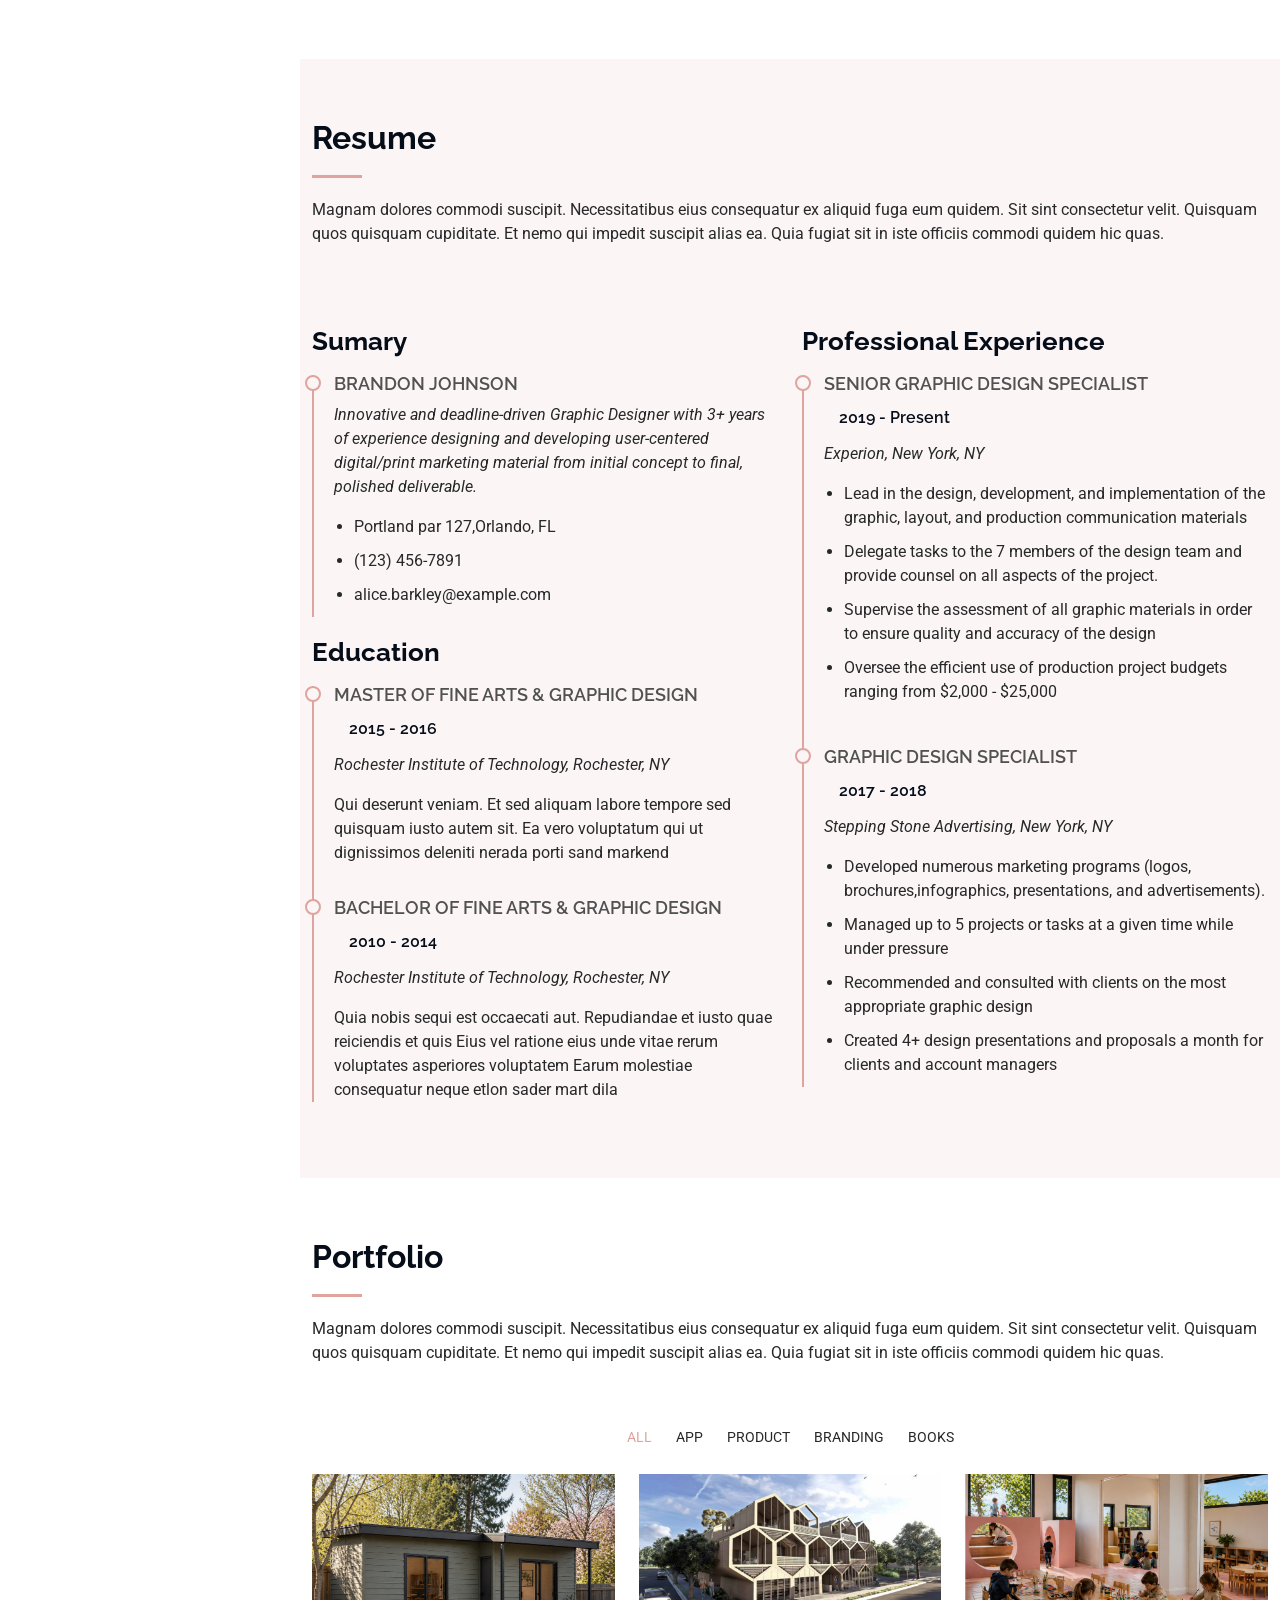
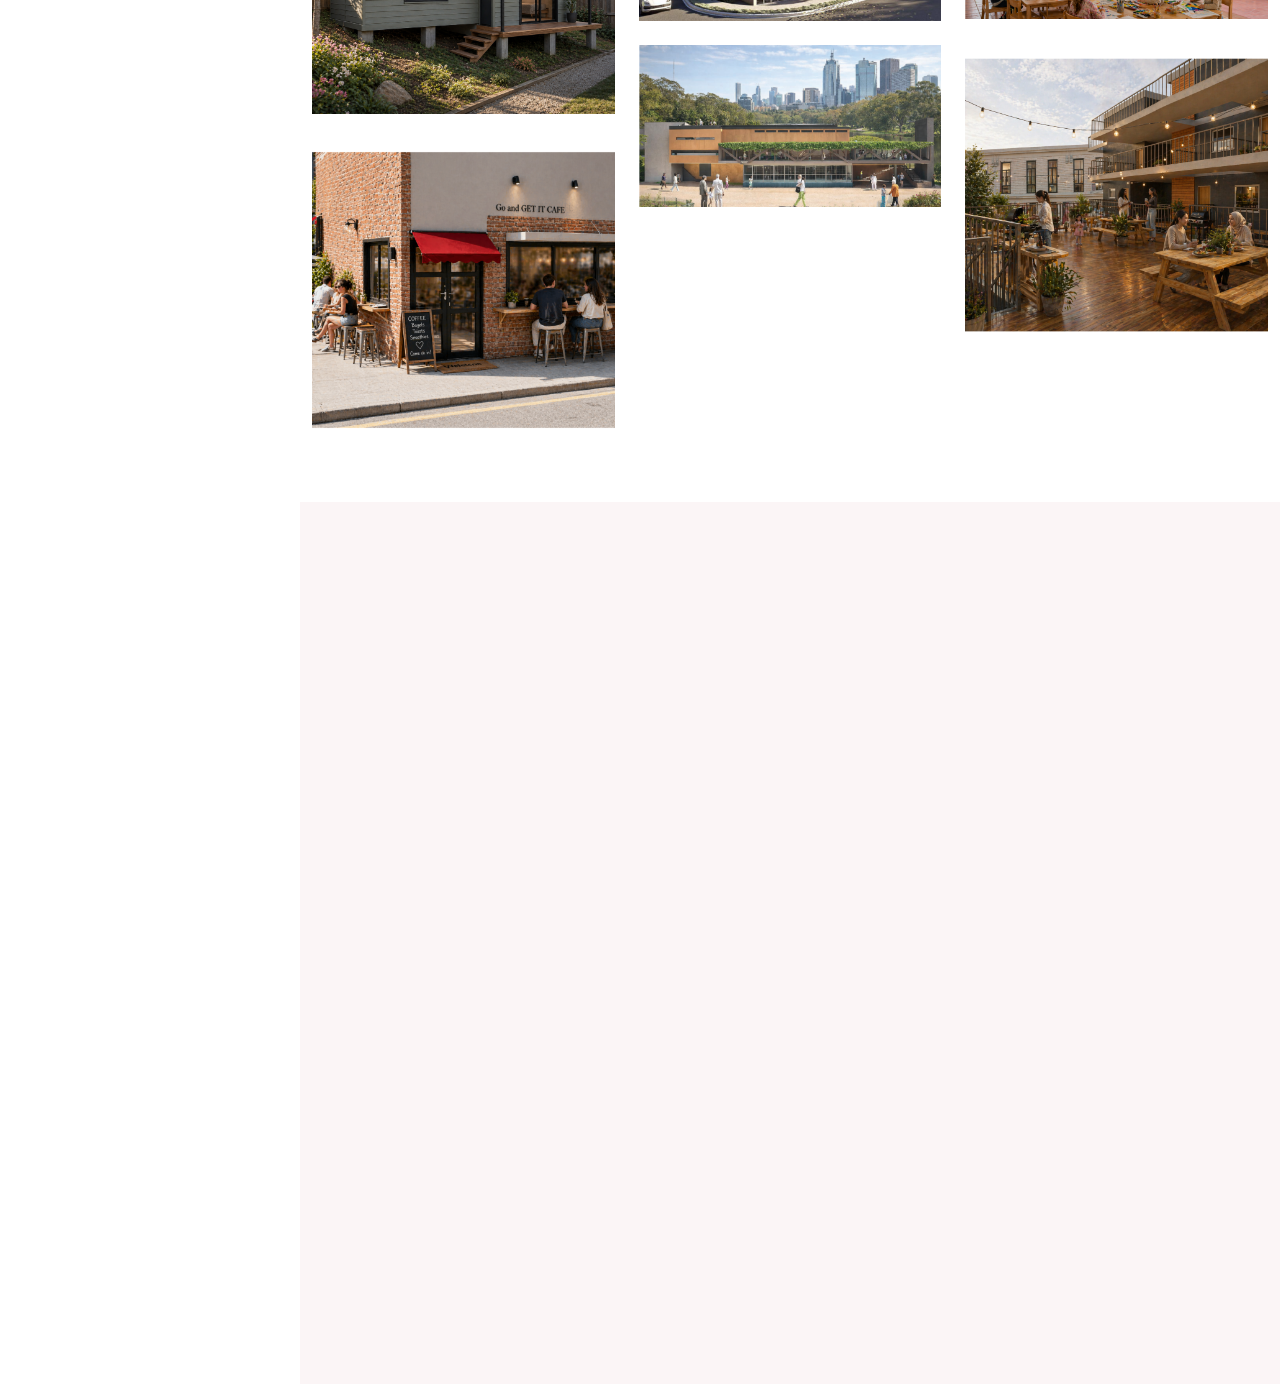
==== commit 5c04bd13: "adding cafe" ====
--- a/index.html
+++ b/index.html
@@ -288,6 +288,17 @@
               </div>
             </div><!-- End Portfolio Item -->
 
+            <div class="col-lg-4 col-md-6 portfolio-item isotope-item filter-app">
+              <div class="portfolio-content h-100">
+                <img src="assets/img/portfolio/cafe/main.png" class="img-fluid" alt="">
+                <div class="portfolio-info">
+                  <h4>University Studio Project</h4>
+                  <p>Go and Get It Cafe</p>
+                  <a href="portfolio-cafe.html" title="More Details" class="details-link"><i class="bi bi-link-45deg"></i></a>
+                </div>
+              </div>
+            </div><!-- End Portfolio Item -->
+
           </div><!-- End Portfolio Container -->
 
         </div>
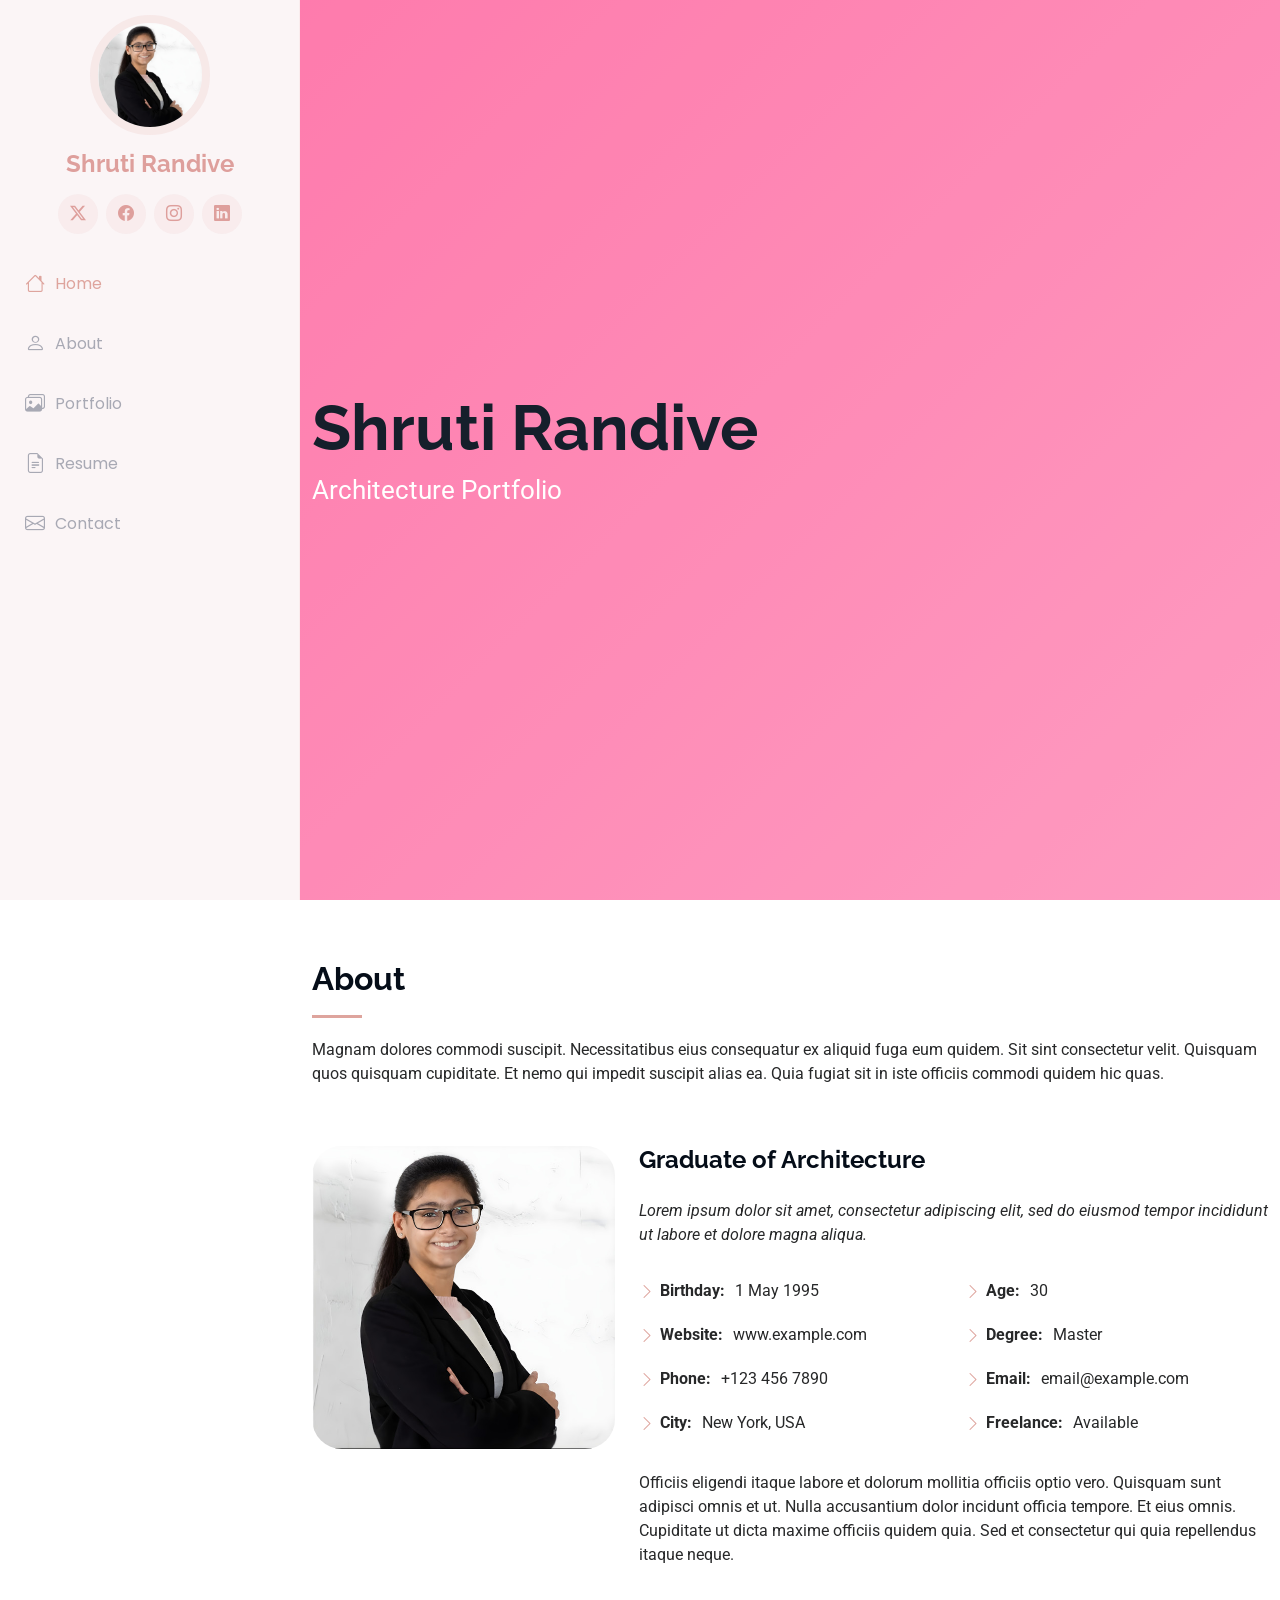
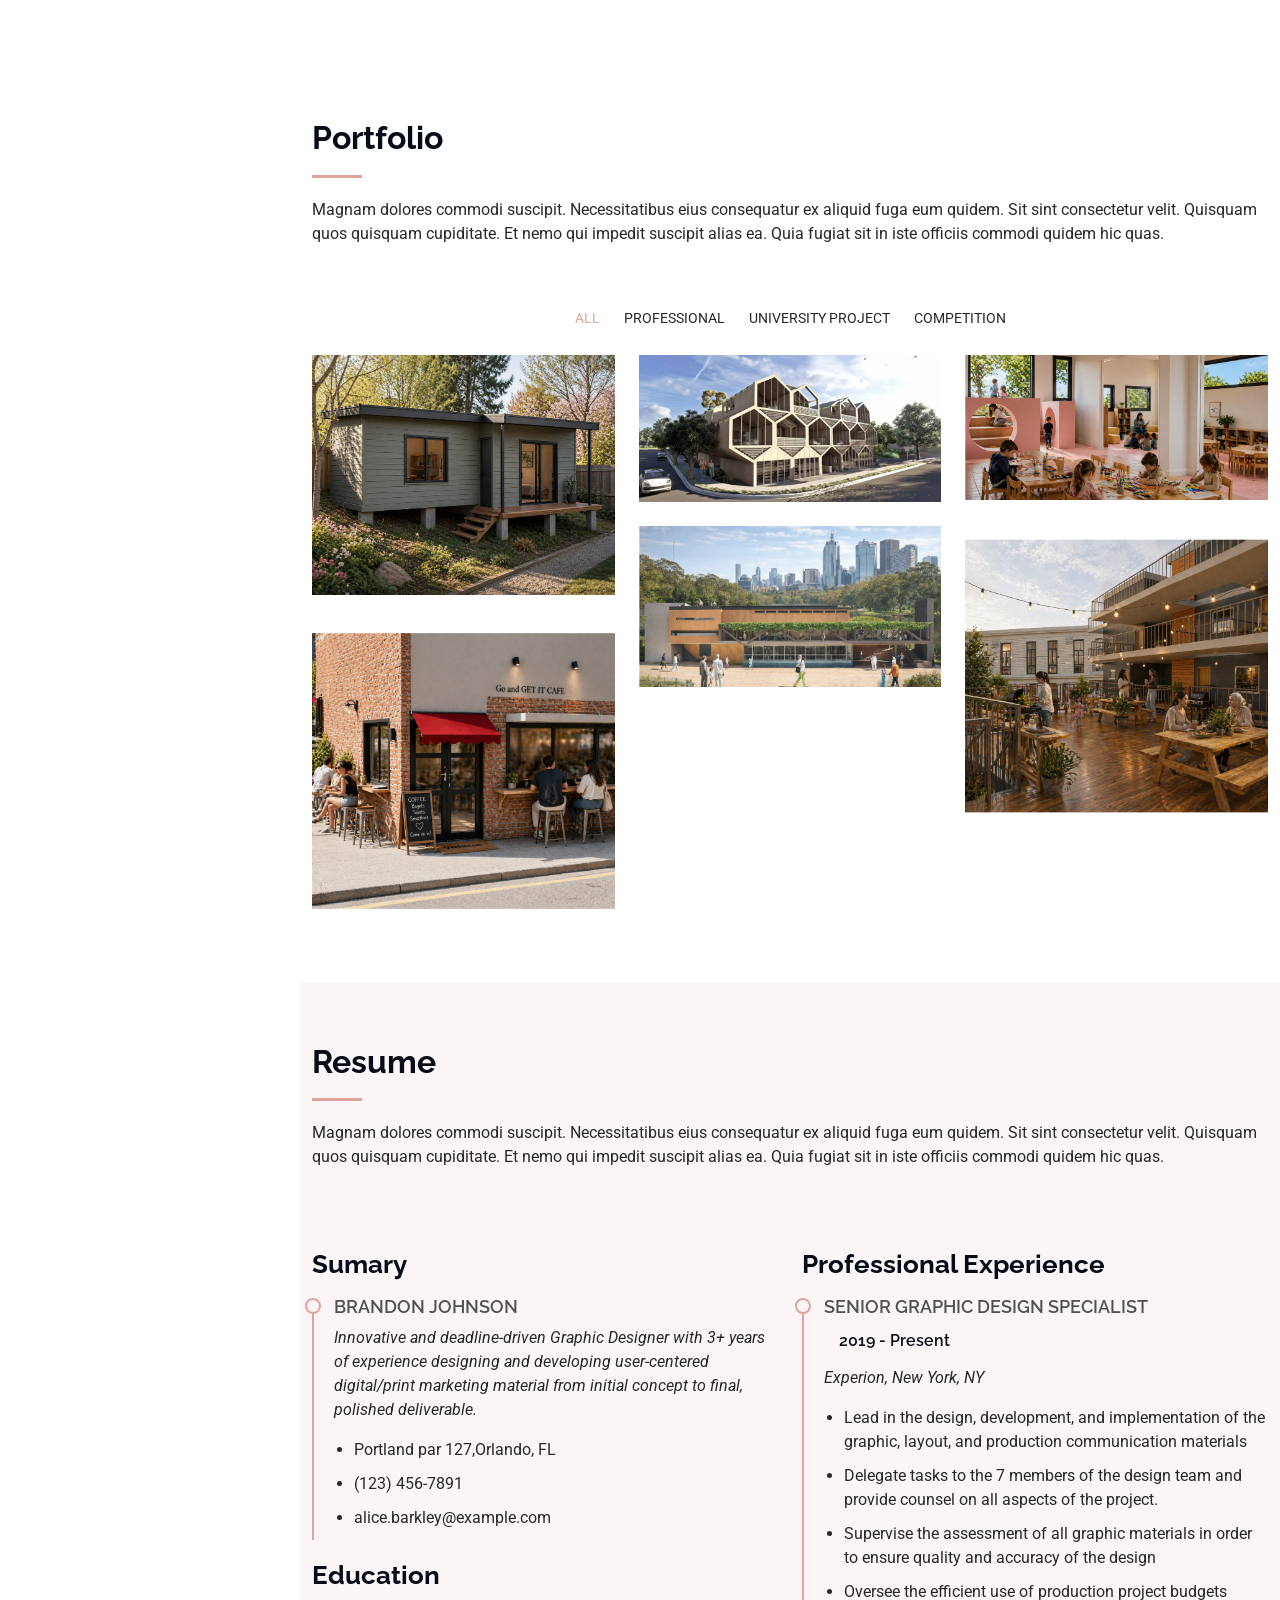
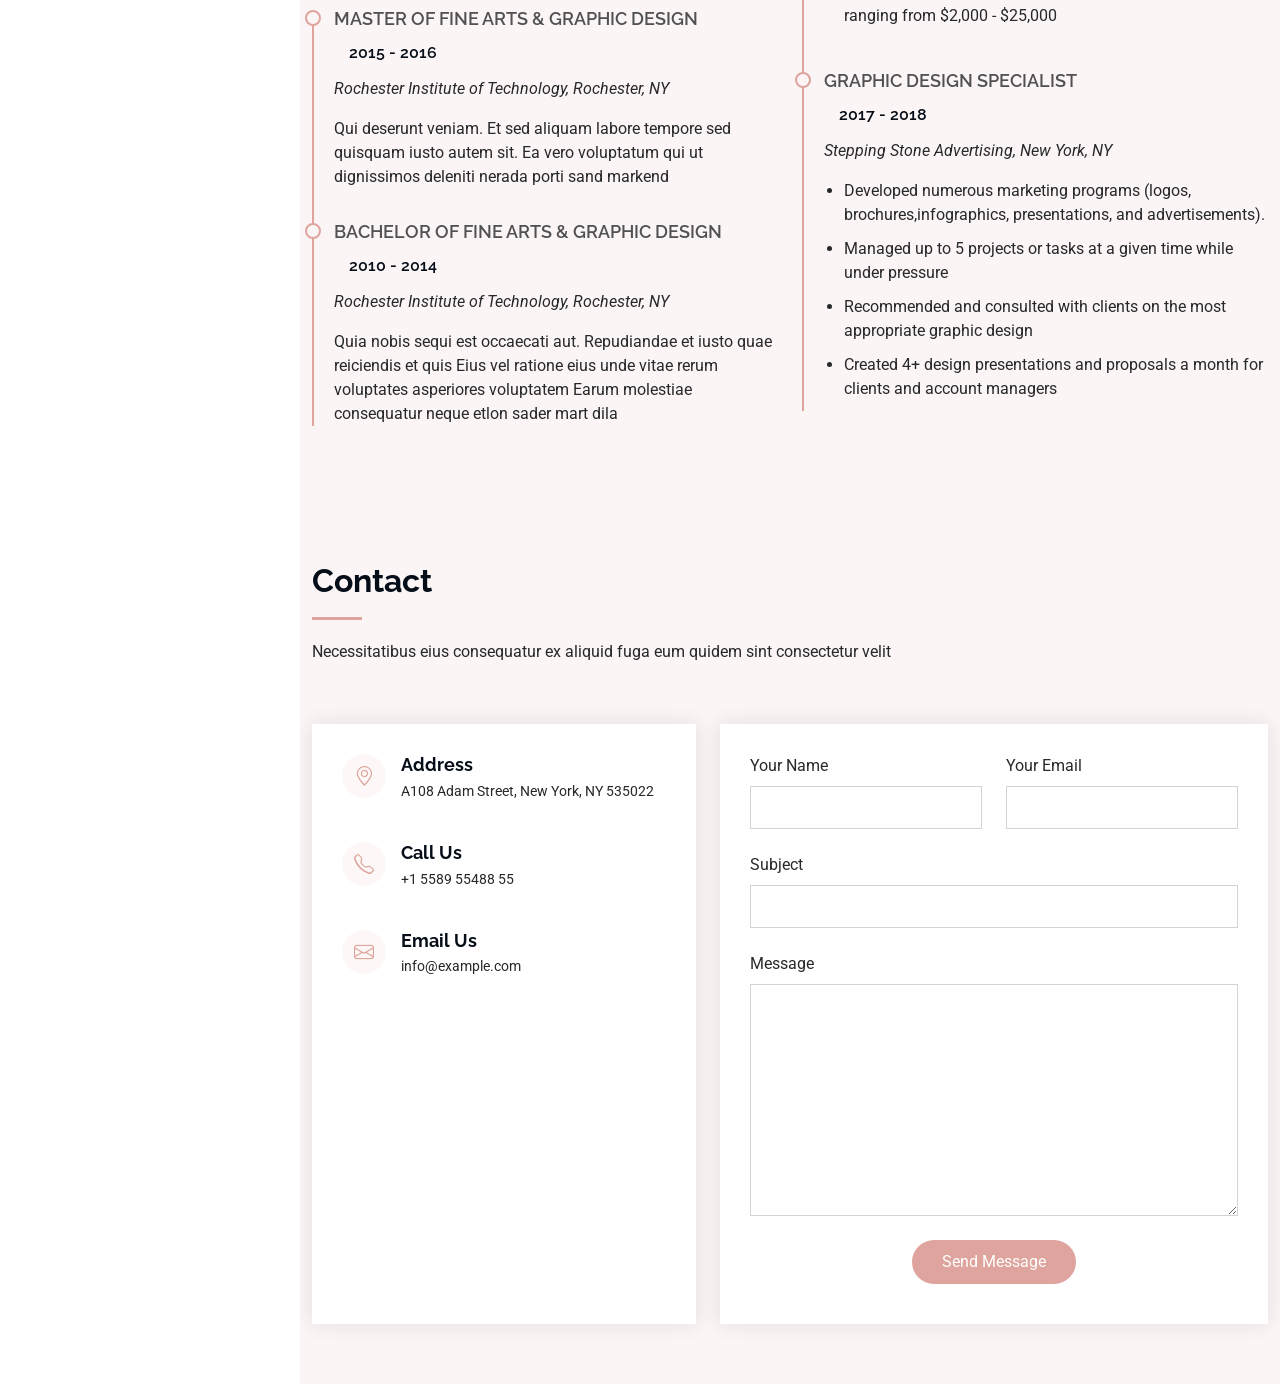
==== commit caf038ab: "removing unused portfolio page" ====
--- a/index.html
+++ b/index.html
@@ -62,8 +62,8 @@
       <ul>
         <li><a href="#hero" class="active"><i class="bi bi-house navicon"></i>Home</a></li>
         <li><a href="#about"><i class="bi bi-person navicon"></i> About</a></li>
+        <li><a href="#portfolio"><i class="bi bi-images navicon"></i> Portfolio</a></li>
         <li><a href="#resume"><i class="bi bi-file-earmark-text navicon"></i> Resume</a></li>
-        <li><a href="#portfolio"><i class="bi bi-images navicon"></i> Portfolio</a></li>
         <li><a href="#contact"><i class="bi bi-envelope navicon"></i> Contact</a></li>
       </ul>
     </nav>
@@ -133,6 +133,103 @@
       </div>
 
     </section><!-- /About Section -->
+
+    <!-- Portfolio Section -->
+    <section id="portfolio" class="portfolio section">
+
+      <!-- Section Title -->
+      <div class="container section-title" data-aos="fade-up">
+        <h2>Portfolio</h2>
+        <p>Magnam dolores commodi suscipit. Necessitatibus eius consequatur ex aliquid fuga eum quidem. Sit sint consectetur velit. Quisquam quos quisquam cupiditate. Et nemo qui impedit suscipit alias ea. Quia fugiat sit in iste officiis commodi quidem hic quas.</p>
+      </div><!-- End Section Title -->
+
+      <div class="container">
+
+        <div class="isotope-layout" data-default-filter="*" data-layout="masonry" data-sort="original-order">
+
+          <ul class="portfolio-filters isotope-filters" data-aos="fade-up" data-aos-delay="100">
+            <li data-filter="*" class="filter-active">All</li>
+            <li data-filter=".filter-professional">Professional</li>
+            <li data-filter=".filter-university">University Project</li>
+            <li data-filter=".filter-competition">Competition</li>
+          </ul><!-- End Portfolio Filters -->
+
+          <div class="row gy-4 isotope-container" data-aos="fade-up" data-aos-delay="200">
+
+            <div class="col-lg-4 col-md-6 portfolio-item isotope-item filter-professional">
+              <div class="portfolio-content h-100">
+                <img src="assets/img/portfolio/studio-apartment/concept.png" class="img-fluid" alt="">
+                <div class="portfolio-info">
+                  <h4>Professional</h4>
+                  <p>Backyard Studio Apartment</p>
+                  <a href="portfolio-studio-apartment.html" title="More Details" class="details-link"><i class="bi bi-link-45deg"></i></a>
+                </div>
+              </div>
+            </div><!-- End Portfolio Item -->
+
+            <div class="col-lg-4 col-md-6 portfolio-item isotope-item filter-competition">
+              <div class="portfolio-content h-100">
+                <img src="assets/img/portfolio/hexacell-residence/main.png" class="img-fluid" alt="">
+                <div class="portfolio-info">
+                  <h4>Architecture Competition</h4>
+                  <p>Fleetwood Challenge Cup: The Hexa-Cell Residence</p>
+                  <a href="portfolio-hexacell-residence.html" title="More Details" class="details-link"><i class="bi bi-link-45deg"></i></a>
+                </div>
+              </div>
+            </div><!-- End Portfolio Item -->
+
+            <div class="col-lg-4 col-md-6 portfolio-item isotope-item filter-university">
+              <div class="portfolio-content h-100">
+                <img src="assets/img/portfolio/northwest-montessori-preschool/main.png" class="img-fluid" alt="">
+                <div class="portfolio-info">
+                  <h4>University Studio Project</h4>
+                  <p>Northwest Montessori Preschool Revival</p>
+                  <a href="portfolio-northwest-montessori.html" title="More Details" class="details-link"><i class="bi bi-link-45deg"></i></a>
+                </div>
+              </div>
+            </div><!-- End Portfolio Item -->
+
+             <div class="col-lg-4 col-md-6 portfolio-item isotope-item filter-university">
+              <div class="portfolio-content h-100">
+                <img src="assets/img/portfolio/cooinda-fitzroy/main.png" class="img-fluid" alt="">
+                <div class="portfolio-info">
+                  <h4>University Studio Project</h4>
+                  <p>Cooinda Fitzroy: Co-housing Community</p>
+                  <a href="portfolio-cooinda-fitzroy.html" title="More Details" class="details-link"><i class="bi bi-link-45deg"></i></a>
+                </div>
+              </div>
+            </div><!-- End Portfolio Item -->
+
+            <div class="col-lg-4 col-md-6 portfolio-item isotope-item filter-university">
+              <div class="portfolio-content h-100">
+                <img src="assets/img/portfolio/youth-corner/main.png" class="img-fluid" alt="">
+                <div class="portfolio-info">
+                  <h4>University Studio Project</h4>
+                  <p>Youth Corner</p>
+                  <a href="portfolio-youth-corner.html" title="More Details" class="details-link"><i class="bi bi-link-45deg"></i></a>
+                </div>
+              </div>
+            </div><!-- End Portfolio Item -->
+
+            <div class="col-lg-4 col-md-6 portfolio-item isotope-item filter-university">
+              <div class="portfolio-content h-100">
+                <img src="assets/img/portfolio/cafe/main.png" class="img-fluid" alt="">
+                <div class="portfolio-info">
+                  <h4>University Studio Project</h4>
+                  <p>Go and Get It Cafe</p>
+                  <a href="portfolio-cafe.html" title="More Details" class="details-link"><i class="bi bi-link-45deg"></i></a>
+                </div>
+              </div>
+            </div><!-- End Portfolio Item -->
+
+          </div><!-- End Portfolio Container -->
+
+        </div>
+
+      </div>
+
+    </section><!-- /Portfolio Section -->
+
     <!-- Resume Section -->
     <section id="resume" class="resume section light-background">
 
@@ -210,103 +307,6 @@
 
     </section><!-- /Resume Section -->
 
-    <!-- Portfolio Section -->
-    <section id="portfolio" class="portfolio section">
-
-      <!-- Section Title -->
-      <div class="container section-title" data-aos="fade-up">
-        <h2>Portfolio</h2>
-        <p>Magnam dolores commodi suscipit. Necessitatibus eius consequatur ex aliquid fuga eum quidem. Sit sint consectetur velit. Quisquam quos quisquam cupiditate. Et nemo qui impedit suscipit alias ea. Quia fugiat sit in iste officiis commodi quidem hic quas.</p>
-      </div><!-- End Section Title -->
-
-      <div class="container">
-
-        <div class="isotope-layout" data-default-filter="*" data-layout="masonry" data-sort="original-order">
-
-          <ul class="portfolio-filters isotope-filters" data-aos="fade-up" data-aos-delay="100">
-            <li data-filter="*" class="filter-active">All</li>
-            <li data-filter=".filter-app">App</li>
-            <li data-filter=".filter-product">Product</li>
-            <li data-filter=".filter-branding">Branding</li>
-            <li data-filter=".filter-books">Books</li>
-          </ul><!-- End Portfolio Filters -->
-
-          <div class="row gy-4 isotope-container" data-aos="fade-up" data-aos-delay="200">
-
-            <div class="col-lg-4 col-md-6 portfolio-item isotope-item filter-app">
-              <div class="portfolio-content h-100">
-                <img src="assets/img/portfolio/studio-apartment/concept.png" class="img-fluid" alt="">
-                <div class="portfolio-info">
-                  <h4>Studio Apartment</h4>
-                  <p>Backyard Studio Apartment</p>
-                  <a href="portfolio-studio-apartment.html" title="More Details" class="details-link"><i class="bi bi-link-45deg"></i></a>
-                </div>
-              </div>
-            </div><!-- End Portfolio Item -->
-
-            <div class="col-lg-4 col-md-6 portfolio-item isotope-item filter-app">
-              <div class="portfolio-content h-100">
-                <img src="assets/img/portfolio/hexacell-residence/main.png" class="img-fluid" alt="">
-                <div class="portfolio-info">
-                  <h4>Fleetwood Challenge Cup</h4>
-                  <p>The hexa-cell residence</p>
-                  <a href="portfolio-hexacell-residence.html" title="More Details" class="details-link"><i class="bi bi-link-45deg"></i></a>
-                </div>
-              </div>
-            </div><!-- End Portfolio Item -->
-
-            <div class="col-lg-4 col-md-6 portfolio-item isotope-item filter-app">
-              <div class="portfolio-content h-100">
-                <img src="assets/img/portfolio/northwest-montessori-preschool/main.png" class="img-fluid" alt="">
-                <div class="portfolio-info">
-                  <h4>University Studio Project</h4>
-                  <p>Northwest Montessori Preschool Revival</p>
-                  <a href="portfolio-northwest-montessori.html" title="More Details" class="details-link"><i class="bi bi-link-45deg"></i></a>
-                </div>
-              </div>
-            </div><!-- End Portfolio Item -->
-
-             <div class="col-lg-4 col-md-6 portfolio-item isotope-item filter-app">
-              <div class="portfolio-content h-100">
-                <img src="assets/img/portfolio/cooinda-fitzroy/main.png" class="img-fluid" alt="">
-                <div class="portfolio-info">
-                  <h4>University Studio Project</h4>
-                  <p>Cooinda Fitzroy: Co-housing Community</p>
-                  <a href="portfolio-cooinda-fitzroy.html" title="More Details" class="details-link"><i class="bi bi-link-45deg"></i></a>
-                </div>
-              </div>
-            </div><!-- End Portfolio Item -->
-
-            <div class="col-lg-4 col-md-6 portfolio-item isotope-item filter-app">
-              <div class="portfolio-content h-100">
-                <img src="assets/img/portfolio/youth-corner/main.png" class="img-fluid" alt="">
-                <div class="portfolio-info">
-                  <h4>University Studio Project</h4>
-                  <p>Youth Corner</p>
-                  <a href="portfolio-youth-corner.html" title="More Details" class="details-link"><i class="bi bi-link-45deg"></i></a>
-                </div>
-              </div>
-            </div><!-- End Portfolio Item -->
-
-            <div class="col-lg-4 col-md-6 portfolio-item isotope-item filter-app">
-              <div class="portfolio-content h-100">
-                <img src="assets/img/portfolio/cafe/main.png" class="img-fluid" alt="">
-                <div class="portfolio-info">
-                  <h4>University Studio Project</h4>
-                  <p>Go and Get It Cafe</p>
-                  <a href="portfolio-cafe.html" title="More Details" class="details-link"><i class="bi bi-link-45deg"></i></a>
-                </div>
-              </div>
-            </div><!-- End Portfolio Item -->
-
-          </div><!-- End Portfolio Container -->
-
-        </div>
-
-      </div>
-
-    </section><!-- /Portfolio Section -->
-
     <!-- Contact Section -->
     <section id="contact" class="contact section light-background">
 
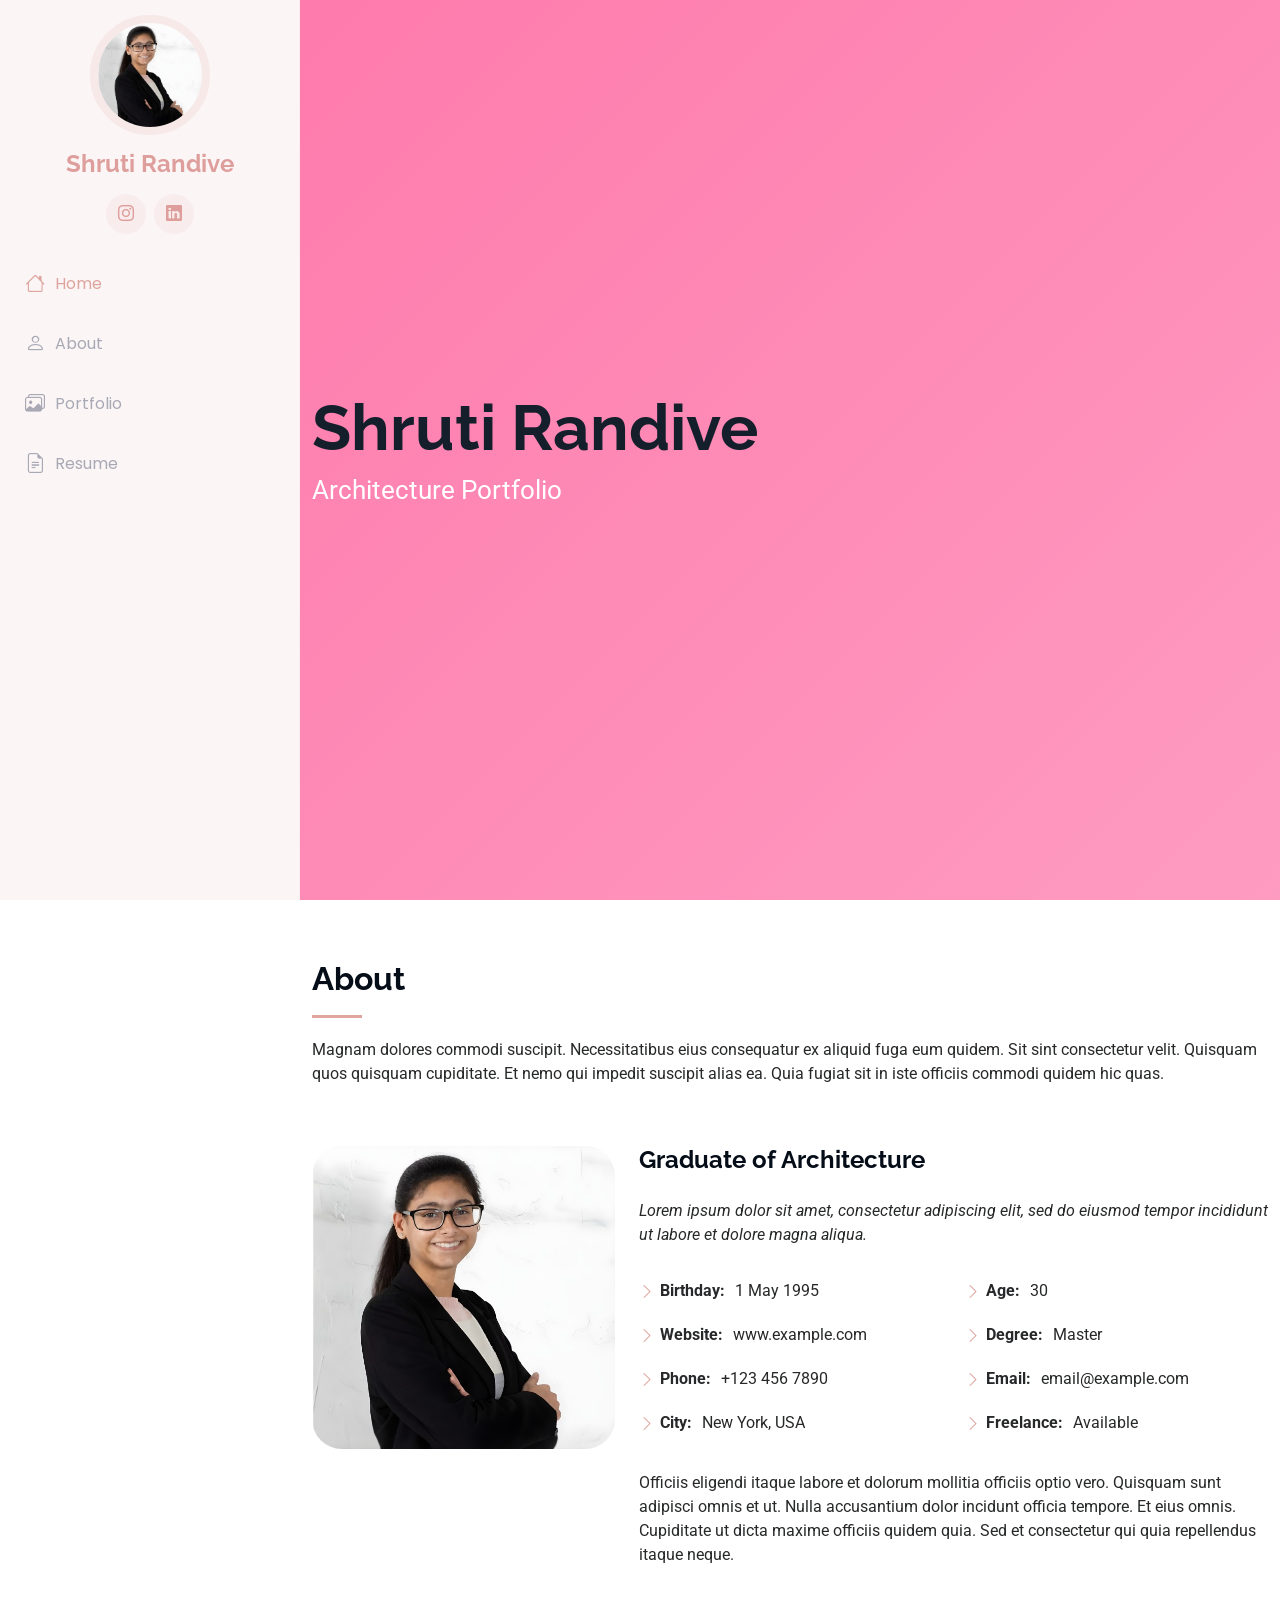
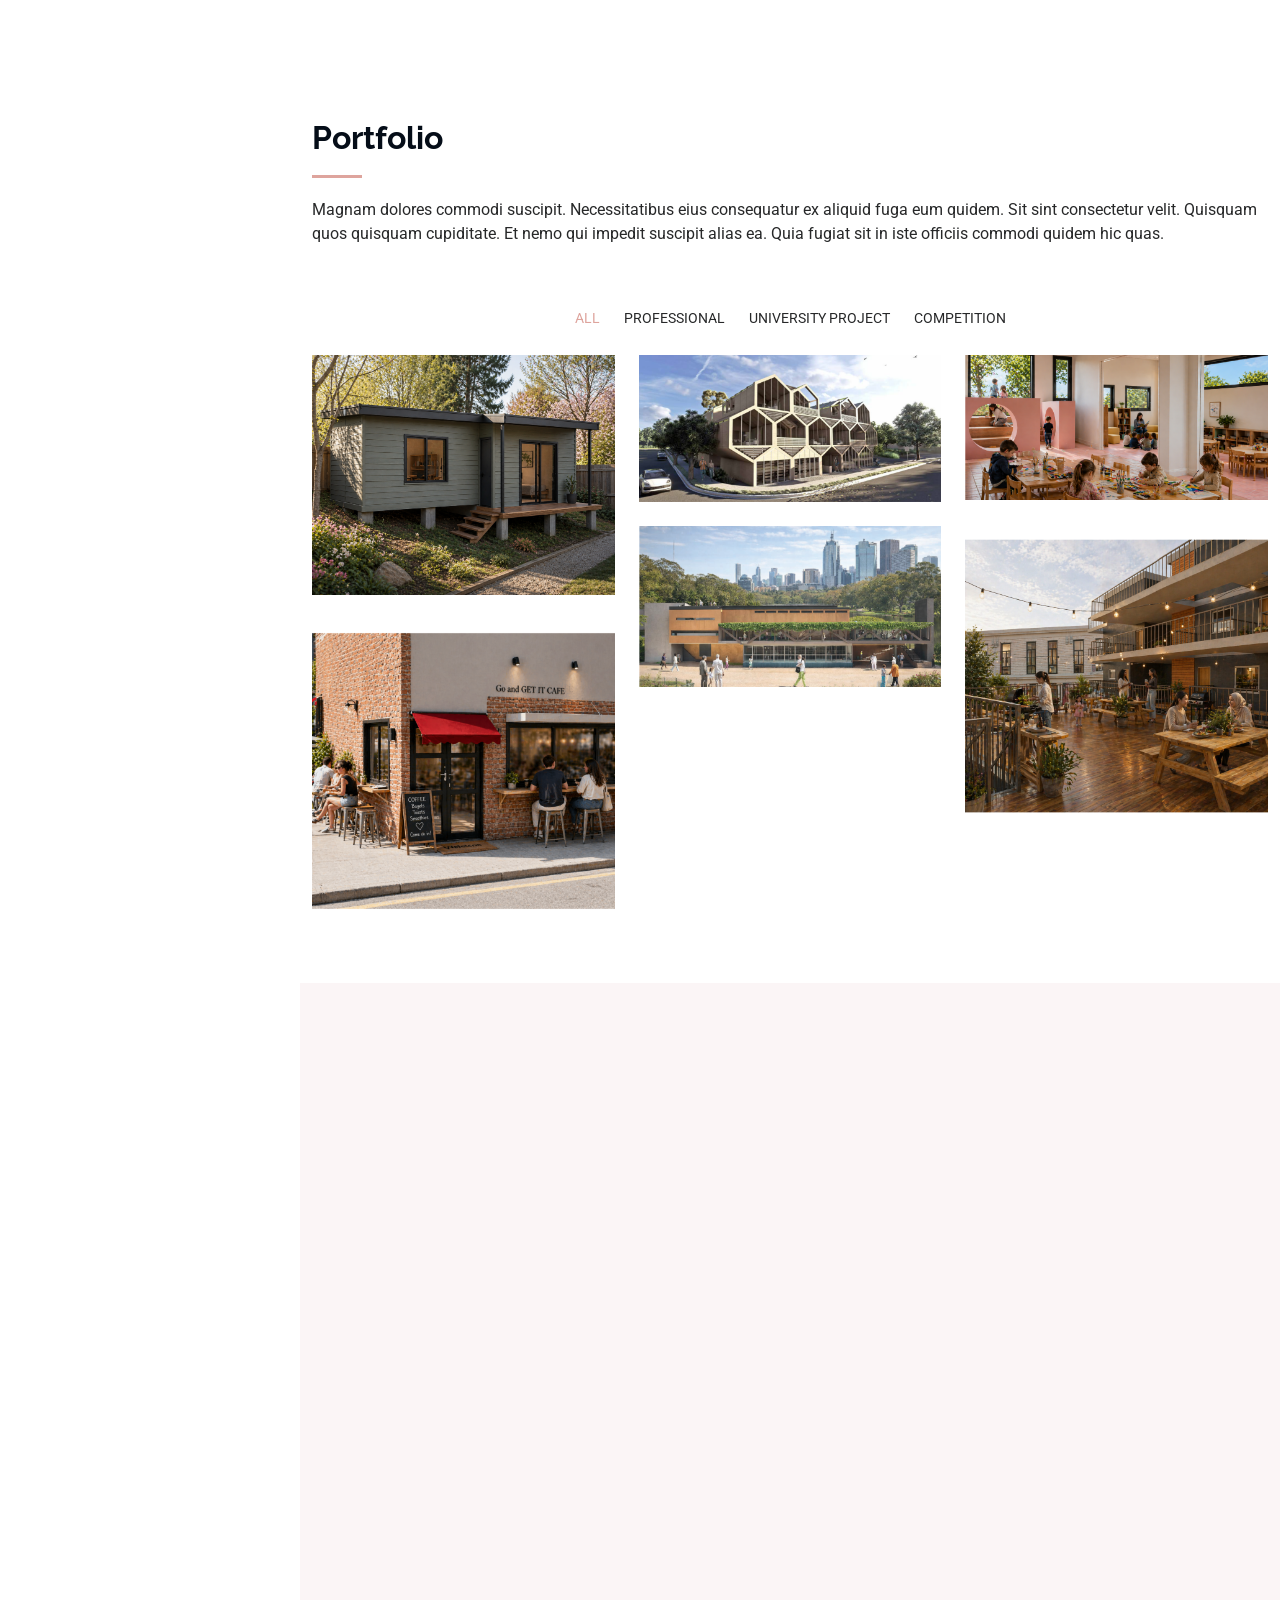
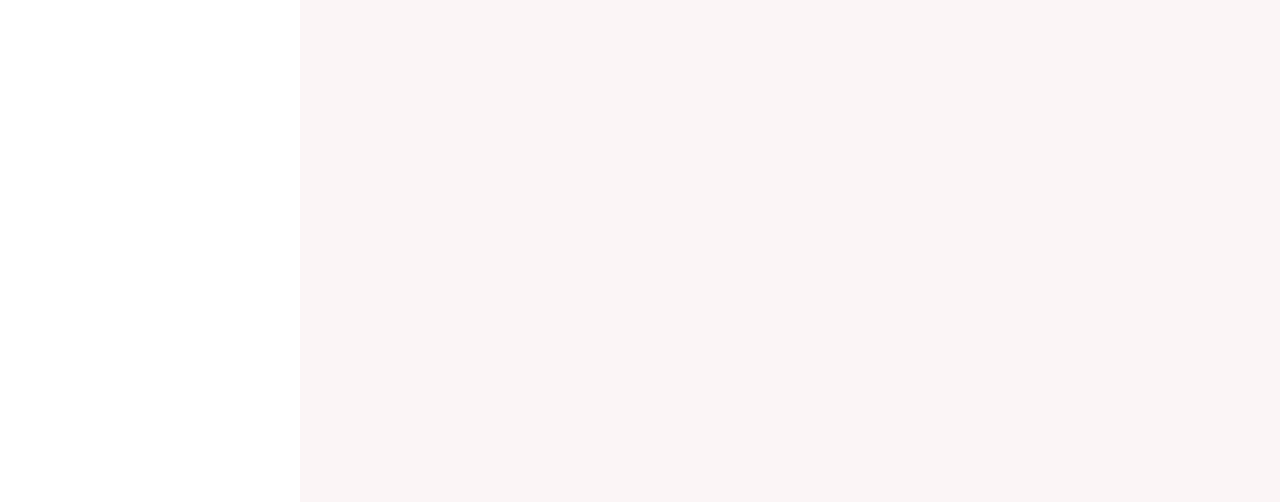
==== commit b09d0811: "fixing single click" ====
--- a/index.html
+++ b/index.html
@@ -52,19 +52,16 @@
     </a>
 
     <div class="social-links text-center">
-      <a href="#" class="twitter"><i class="bi bi-twitter-x"></i></a>
-      <a href="#" class="facebook"><i class="bi bi-facebook"></i></a>
-      <a href="#" class="instagram"><i class="bi bi-instagram"></i></a>
+      <a href="https://www.instagram.com/shruti_archistudio" class="instagram"><i class="bi bi-instagram"></i></a>
       <a href="http://linkedin.com/in/shruti-r-a570221b3" class="linkedin"><i class="bi bi-linkedin"></i></a>
     </div>
 
     <nav id="navmenu" class="navmenu">
       <ul>
         <li><a href="#hero" class="active"><i class="bi bi-house navicon"></i>Home</a></li>
-        <li><a href="#about"><i class="bi bi-person navicon"></i> About</a></li>
-        <li><a href="#portfolio"><i class="bi bi-images navicon"></i> Portfolio</a></li>
-        <li><a href="#resume"><i class="bi bi-file-earmark-text navicon"></i> Resume</a></li>
-        <li><a href="#contact"><i class="bi bi-envelope navicon"></i> Contact</a></li>
+        <li><a href="#about"><i class="bi bi-person navicon"></i>About</a></li>
+        <li><a href="#portfolio"><i class="bi bi-images navicon"></i>Portfolio</a></li>
+        <li><a href="#resume"><i class="bi bi-file-earmark-text navicon"></i>Resume</a></li>
       </ul>
     </nav>
 
@@ -156,71 +153,93 @@
 
           <div class="row gy-4 isotope-container" data-aos="fade-up" data-aos-delay="200">
 
+            
             <div class="col-lg-4 col-md-6 portfolio-item isotope-item filter-professional">
-              <div class="portfolio-content h-100">
-                <img src="assets/img/portfolio/studio-apartment/concept.png" class="img-fluid" alt="">
-                <div class="portfolio-info">
-                  <h4>Professional</h4>
-                  <p>Backyard Studio Apartment</p>
-                  <a href="portfolio-studio-apartment.html" title="More Details" class="details-link"><i class="bi bi-link-45deg"></i></a>
-                </div>
+              <a href="portfolio-studio-apartment.html" title="More Details">
+                <div class="portfolio-content h-100">
+                  <img src="assets/img/portfolio/studio-apartment/concept.png" class="img-fluid" alt="">
+                  <div class="portfolio-info">
+                    <h4>Professional</h4>
+                    <p>Backyard Studio Apartment</p>
+                    <i class="bi bi-link-45deg"></i>
+                  </div>
+                </div>
+              </a>
+            </div>
+            <!-- End Portfolio Item -->
+
+           
+            <div class="col-lg-4 col-md-6 portfolio-item isotope-item filter-competition">
+              <a href="portfolio-hexacell-residence.html" title="More Details" class="details-link">
+                <div class="portfolio-content h-100">
+                  <img src="assets/img/portfolio/hexacell-residence/main.png" class="img-fluid" alt="">
+                  <div class="portfolio-info">
+                    <h4>Architecture Competition</h4>
+                    <p>Fleetwood Challenge Cup: The Hexa-Cell Residence</p>
+                  </div>
               </div>
-            </div><!-- End Portfolio Item -->
-
-            <div class="col-lg-4 col-md-6 portfolio-item isotope-item filter-competition">
-              <div class="portfolio-content h-100">
-                <img src="assets/img/portfolio/hexacell-residence/main.png" class="img-fluid" alt="">
-                <div class="portfolio-info">
-                  <h4>Architecture Competition</h4>
-                  <p>Fleetwood Challenge Cup: The Hexa-Cell Residence</p>
-                  <a href="portfolio-hexacell-residence.html" title="More Details" class="details-link"><i class="bi bi-link-45deg"></i></a>
-                </div>
-              </div>
-            </div><!-- End Portfolio Item -->
-
+              </a>
+            </div>
+            <!-- End Portfolio Item -->
+
+            
             <div class="col-lg-4 col-md-6 portfolio-item isotope-item filter-university">
-              <div class="portfolio-content h-100">
-                <img src="assets/img/portfolio/northwest-montessori-preschool/main.png" class="img-fluid" alt="">
-                <div class="portfolio-info">
-                  <h4>University Studio Project</h4>
-                  <p>Northwest Montessori Preschool Revival</p>
-                  <a href="portfolio-northwest-montessori.html" title="More Details" class="details-link"><i class="bi bi-link-45deg"></i></a>
-                </div>
-              </div>
-            </div><!-- End Portfolio Item -->
-
-             <div class="col-lg-4 col-md-6 portfolio-item isotope-item filter-university">
-              <div class="portfolio-content h-100">
-                <img src="assets/img/portfolio/cooinda-fitzroy/main.png" class="img-fluid" alt="">
-                <div class="portfolio-info">
-                  <h4>University Studio Project</h4>
-                  <p>Cooinda Fitzroy: Co-housing Community</p>
-                  <a href="portfolio-cooinda-fitzroy.html" title="More Details" class="details-link"><i class="bi bi-link-45deg"></i></a>
-                </div>
-              </div>
-            </div><!-- End Portfolio Item -->
-
+              <a href="portfolio-northwest-montessori.html" title="More Details" class="details-link">
+                <div class="portfolio-content h-100">
+                  <img src="assets/img/portfolio/northwest-montessori-preschool/main.png" class="img-fluid" alt="">
+                  <div class="portfolio-info">
+                    <h4>University Studio Project</h4>
+                    <p>Northwest Montessori Preschool Revival</p>
+                  </div>
+                </div>
+              </a>
+            </div>
+            <!-- End Portfolio Item -->
+
+            
             <div class="col-lg-4 col-md-6 portfolio-item isotope-item filter-university">
-              <div class="portfolio-content h-100">
-                <img src="assets/img/portfolio/youth-corner/main.png" class="img-fluid" alt="">
-                <div class="portfolio-info">
-                  <h4>University Studio Project</h4>
-                  <p>Youth Corner</p>
-                  <a href="portfolio-youth-corner.html" title="More Details" class="details-link"><i class="bi bi-link-45deg"></i></a>
-                </div>
-              </div>
-            </div><!-- End Portfolio Item -->
-
+              <a href="portfolio-cooinda-fitzroy.html" title="More Details" class="details-link"> 
+                <div class="portfolio-content h-100">
+                  <img src="assets/img/portfolio/cooinda-fitzroy/main.png" class="img-fluid" alt="">
+                  <div class="portfolio-info">
+                    <h4>University Studio Project</h4>
+                    <p>Cooinda Fitzroy: Co-housing Community</p>
+                    <i class="bi bi-link-45deg"></i>
+                  </div>
+                </div>
+              </a>
+            </div>
+            <!-- End Portfolio Item -->
+
+            
             <div class="col-lg-4 col-md-6 portfolio-item isotope-item filter-university">
-              <div class="portfolio-content h-100">
-                <img src="assets/img/portfolio/cafe/main.png" class="img-fluid" alt="">
-                <div class="portfolio-info">
-                  <h4>University Studio Project</h4>
-                  <p>Go and Get It Cafe</p>
-                  <a href="portfolio-cafe.html" title="More Details" class="details-link"><i class="bi bi-link-45deg"></i></a>
-                </div>
-              </div>
-            </div><!-- End Portfolio Item -->
+              <a href="portfolio-youth-corner.html" title="More Details" class="details-link">
+                <div class="portfolio-content h-100">
+                  <img src="assets/img/portfolio/youth-corner/main.png" class="img-fluid" alt="">
+                  <div class="portfolio-info">
+                    <h4>University Studio Project</h4>
+                    <p>Youth Corner</p>
+                    <i class="bi bi-link-45deg"></i>
+                  </div>
+                </div>
+              </a>
+            </div>
+            <!-- End Portfolio Item -->
+
+           
+            <div class="col-lg-4 col-md-6 portfolio-item isotope-item filter-university">
+              <a href="portfolio-cafe.html" title="More Details" class="details-link">
+                <div class="portfolio-content h-100">
+                  <img src="assets/img/portfolio/cafe/main.png" class="img-fluid" alt="">
+                  <div class="portfolio-info">
+                    <h4>University Studio Project</h4>
+                    <p>Go and Get It Cafe</p>
+                  </div>
+                </div>
+              </a>
+            </div>
+            
+            <!-- End Portfolio Item -->
 
           </div><!-- End Portfolio Container -->
 
@@ -307,92 +326,6 @@
 
     </section><!-- /Resume Section -->
 
-    <!-- Contact Section -->
-    <section id="contact" class="contact section light-background">
-
-      <!-- Section Title -->
-      <div class="container section-title" data-aos="fade-up">
-        <h2>Contact</h2>
-        <p>Necessitatibus eius consequatur ex aliquid fuga eum quidem sint consectetur velit</p>
-      </div><!-- End Section Title -->
-
-      <div class="container" data-aos="fade-up" data-aos-delay="100">
-
-        <div class="row gy-4">
-
-          <div class="col-lg-5">
-
-            <div class="info-wrap">
-              <div class="info-item d-flex" data-aos="fade-up" data-aos-delay="200">
-                <i class="bi bi-geo-alt flex-shrink-0"></i>
-                <div>
-                  <h3>Address</h3>
-                  <p>A108 Adam Street, New York, NY 535022</p>
-                </div>
-              </div><!-- End Info Item -->
-
-              <div class="info-item d-flex" data-aos="fade-up" data-aos-delay="300">
-                <i class="bi bi-telephone flex-shrink-0"></i>
-                <div>
-                  <h3>Call Us</h3>
-                  <p>+1 5589 55488 55</p>
-                </div>
-              </div><!-- End Info Item -->
-
-              <div class="info-item d-flex" data-aos="fade-up" data-aos-delay="400">
-                <i class="bi bi-envelope flex-shrink-0"></i>
-                <div>
-                  <h3>Email Us</h3>
-                  <p>info@example.com</p>
-                </div>
-              </div><!-- End Info Item -->
-
-              <iframe src="https://www.google.com/maps/embed?pb=!1m14!1m8!1m3!1d48389.78314118045!2d-74.006138!3d40.710059!3m2!1i1024!2i768!4f13.1!3m3!1m2!1s0x89c25a22a3bda30d%3A0xb89d1fe6bc499443!2sDowntown%20Conference%20Center!5e0!3m2!1sen!2sus!4v1676961268712!5m2!1sen!2sus" frameborder="0" style="border:0; width: 100%; height: 270px;" allowfullscreen="" loading="lazy" referrerpolicy="no-referrer-when-downgrade"></iframe>
-            </div>
-          </div>
-
-          <div class="col-lg-7">
-            <form action="forms/contact.php" method="post" class="php-email-form" data-aos="fade-up" data-aos-delay="200">
-              <div class="row gy-4">
-
-                <div class="col-md-6">
-                  <label for="name-field" class="pb-2">Your Name</label>
-                  <input type="text" name="name" id="name-field" class="form-control" required="">
-                </div>
-
-                <div class="col-md-6">
-                  <label for="email-field" class="pb-2">Your Email</label>
-                  <input type="email" class="form-control" name="email" id="email-field" required="">
-                </div>
-
-                <div class="col-md-12">
-                  <label for="subject-field" class="pb-2">Subject</label>
-                  <input type="text" class="form-control" name="subject" id="subject-field" required="">
-                </div>
-
-                <div class="col-md-12">
-                  <label for="message-field" class="pb-2">Message</label>
-                  <textarea class="form-control" name="message" rows="10" id="message-field" required=""></textarea>
-                </div>
-
-                <div class="col-md-12 text-center">
-                  <div class="loading">Loading</div>
-                  <div class="error-message"></div>
-                  <div class="sent-message">Your message has been sent. Thank you!</div>
-
-                  <button type="submit">Send Message</button>
-                </div>
-
-              </div>
-            </form>
-          </div><!-- End Contact Form -->
-
-        </div>
-
-      </div>
-
-    </section><!-- /Contact Section -->
-
   </main>
 
   <!-- Scroll Top -->
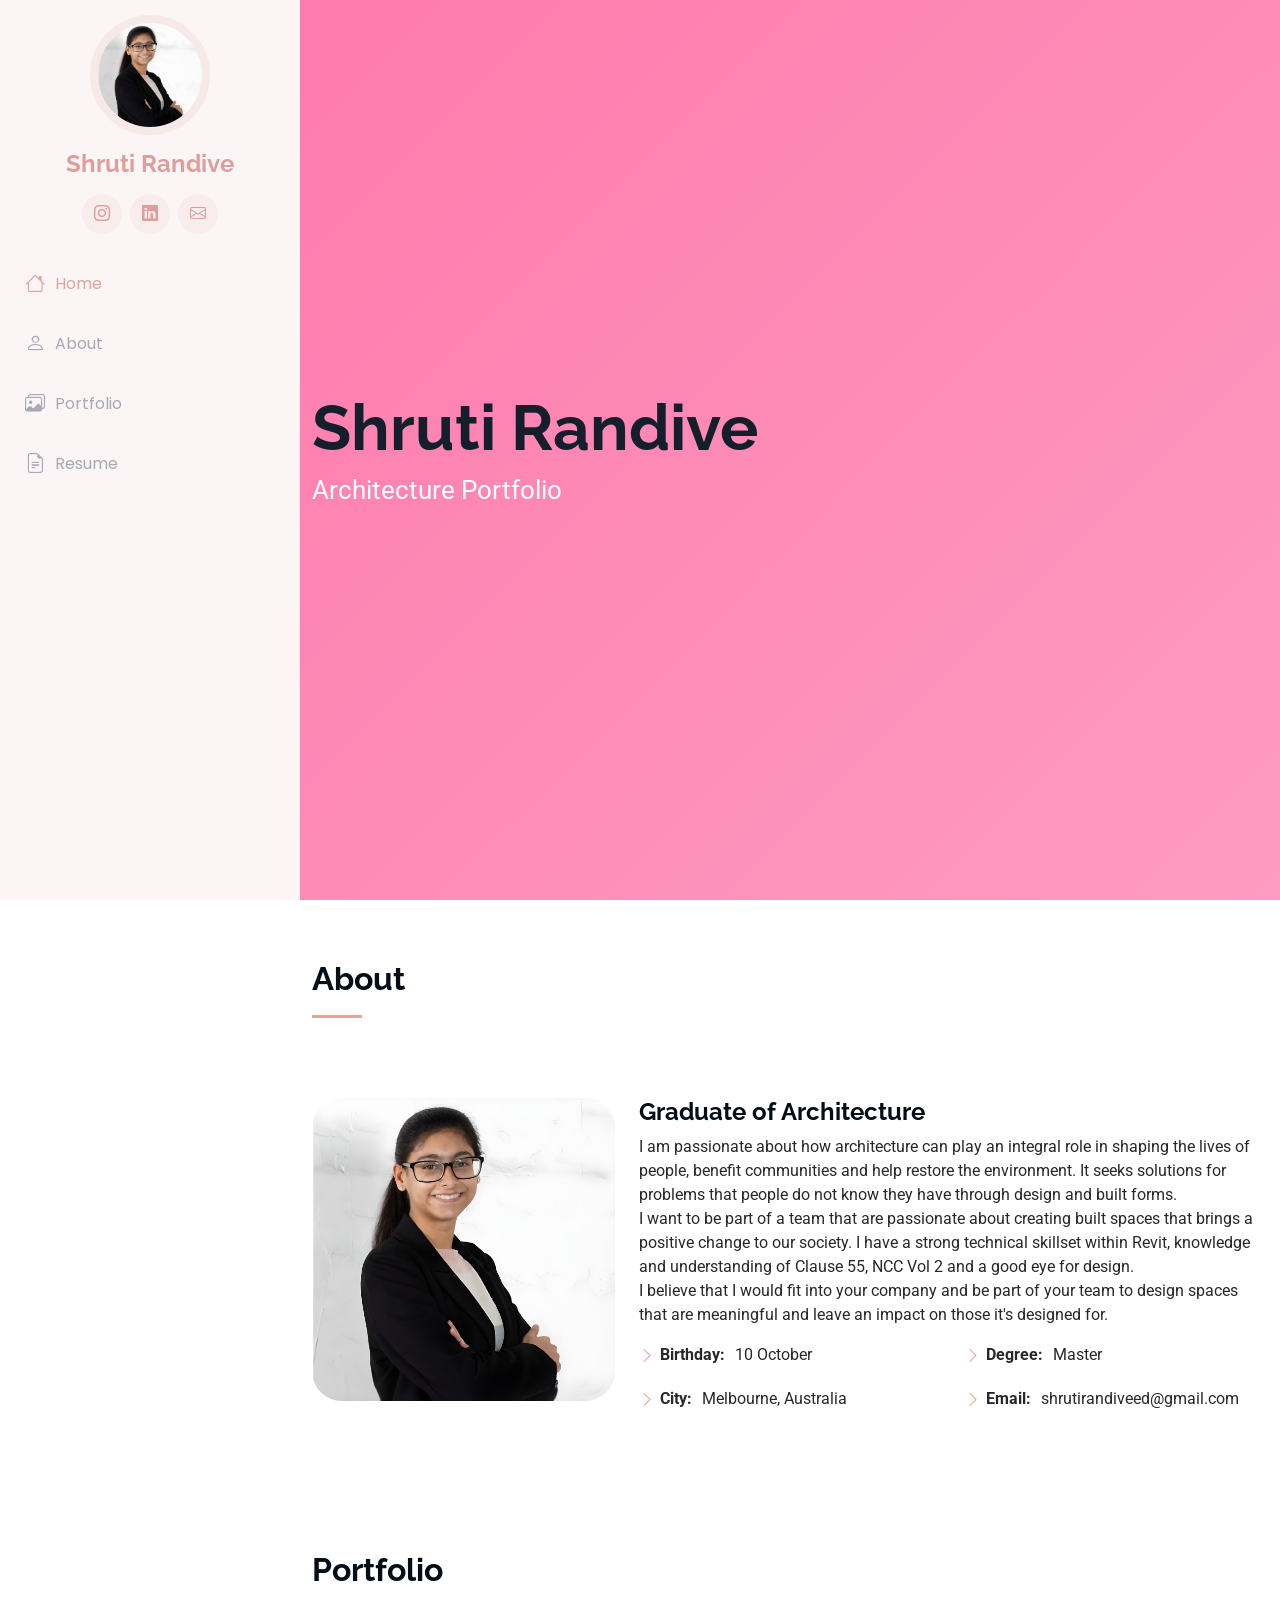
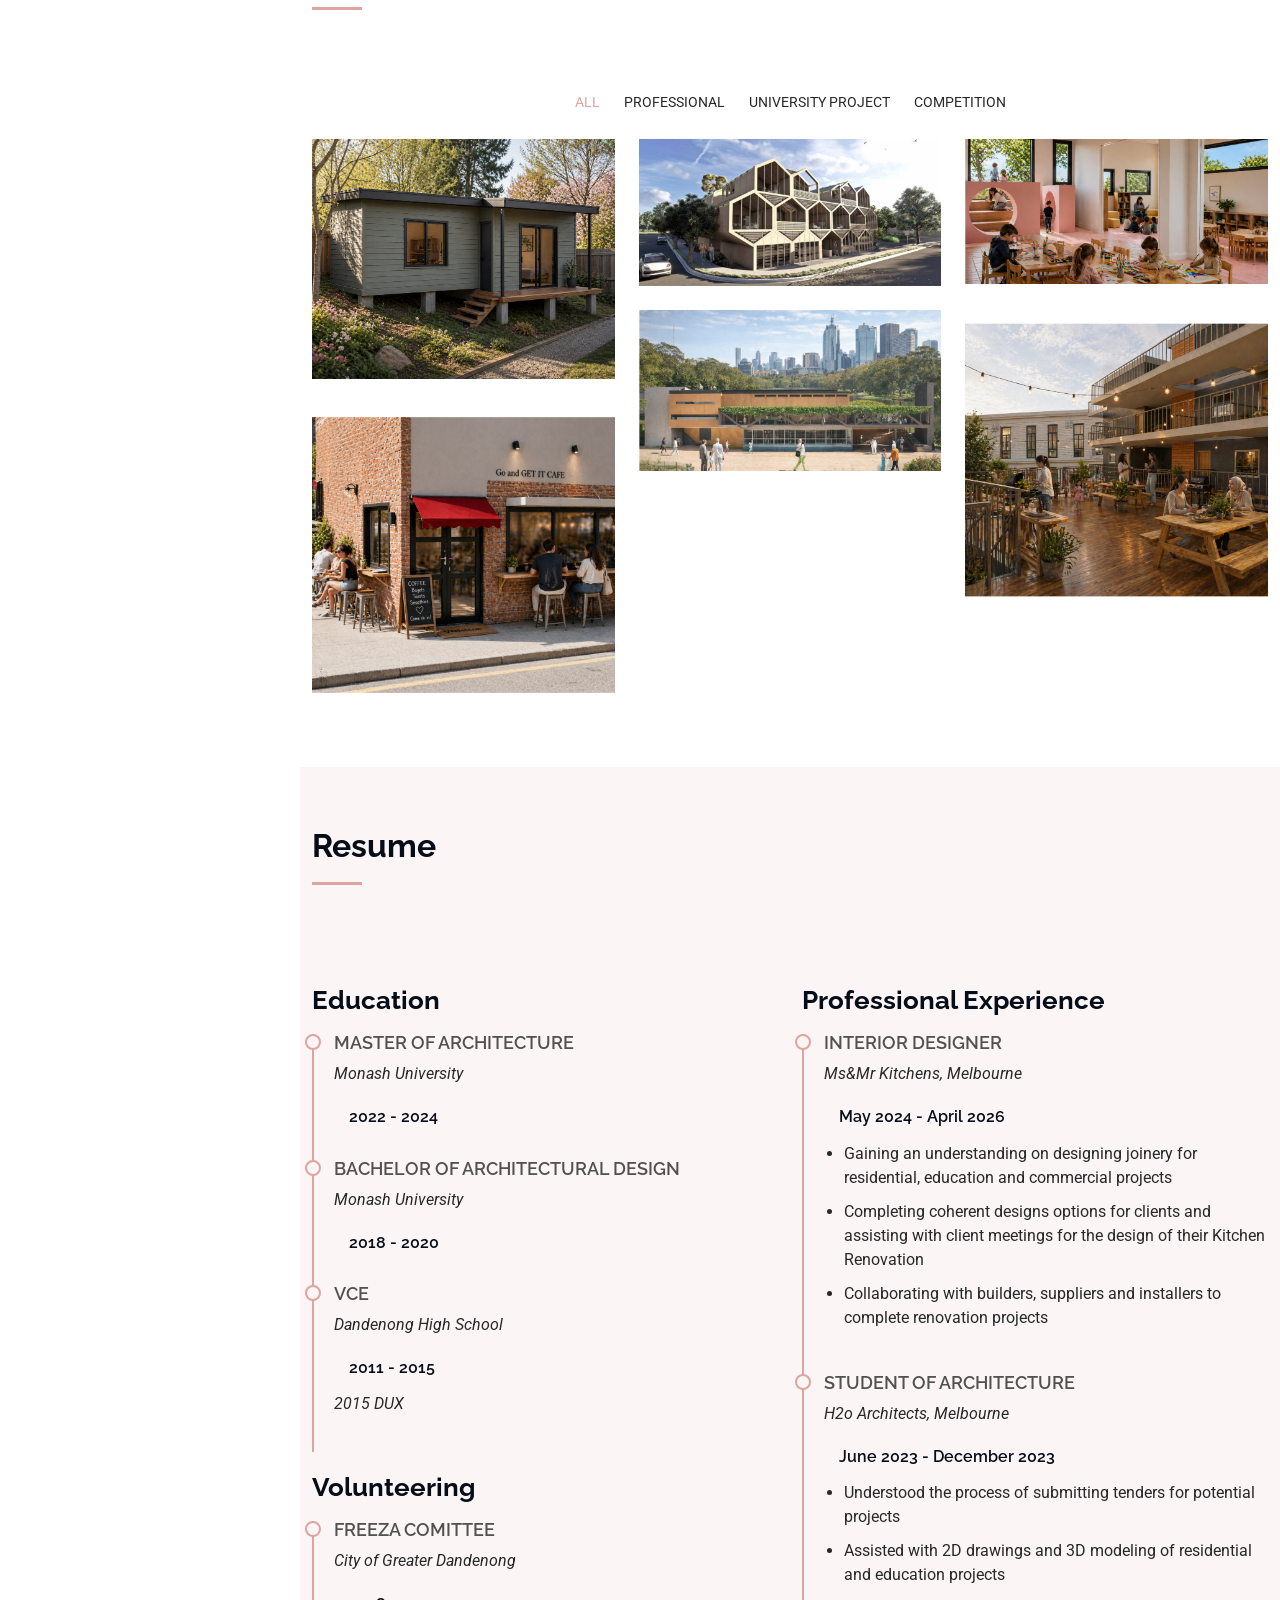
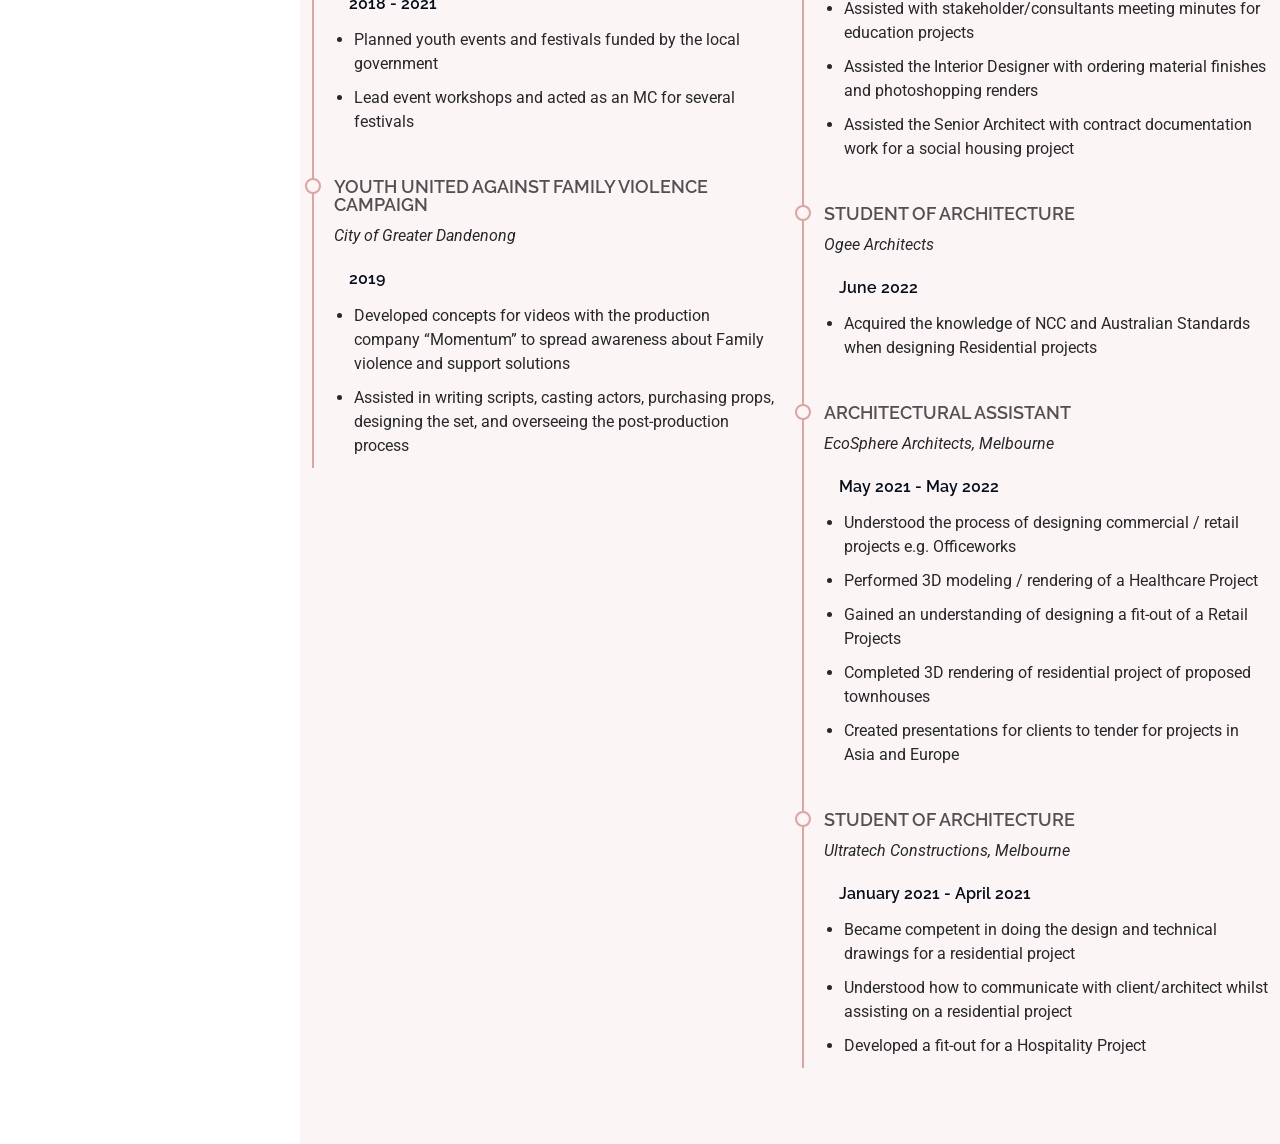
==== commit f67db9ae: "adding resume content" ====
--- a/index.html
+++ b/index.html
@@ -54,6 +54,7 @@
     <div class="social-links text-center">
       <a href="https://www.instagram.com/shruti_archistudio" class="instagram"><i class="bi bi-instagram"></i></a>
       <a href="http://linkedin.com/in/shruti-r-a570221b3" class="linkedin"><i class="bi bi-linkedin"></i></a>
+      <a href="mailto:shrutirandiveed@gmail.com" class="email"><i class="bi bi-envelope"></i></a>
     </div>
 
     <nav id="navmenu" class="navmenu">
@@ -87,7 +88,6 @@
       <!-- Section Title -->
       <div class="container section-title" data-aos="fade-up">
         <h2>About</h2>
-        <p>Magnam dolores commodi suscipit. Necessitatibus eius consequatur ex aliquid fuga eum quidem. Sit sint consectetur velit. Quisquam quos quisquam cupiditate. Et nemo qui impedit suscipit alias ea. Quia fugiat sit in iste officiis commodi quidem hic quas.</p>
       </div><!-- End Section Title -->
 
       <div class="container" data-aos="fade-up" data-aos-delay="100">
@@ -98,32 +98,21 @@
           </div>
           <div class="col-lg-8 content">
             <h2>Graduate of Architecture</h2>
-            <p class="fst-italic py-3">
-              Lorem ipsum dolor sit amet, consectetur adipiscing elit, sed do eiusmod tempor incididunt ut labore et dolore
-              magna aliqua.
-            </p>
+            <p>I am passionate about how architecture can play an integral role in shaping the lives of people, benefit communities and help restore the environment. It seeks solutions for problems that people do not know they have through design and built forms. <br> I want to be part of a team that are passionate about creating built spaces that brings a positive change to our society. I have a strong technical skillset within Revit, knowledge and understanding of Clause 55, NCC Vol 2 and a good eye for design. <br>I believe that I would fit into your company and be part of your team to design spaces that are meaningful and leave an impact on those it's designed for.</p>
             <div class="row">
               <div class="col-lg-6">
                 <ul>
-                  <li><i class="bi bi-chevron-right"></i> <strong>Birthday:</strong> <span>1 May 1995</span></li>
-                  <li><i class="bi bi-chevron-right"></i> <strong>Website:</strong> <span>www.example.com</span></li>
-                  <li><i class="bi bi-chevron-right"></i> <strong>Phone:</strong> <span>+123 456 7890</span></li>
-                  <li><i class="bi bi-chevron-right"></i> <strong>City:</strong> <span>New York, USA</span></li>
+                  <li><i class="bi bi-chevron-right"></i> <strong>Birthday:</strong> <span>10 October</span></li>
+                  <li><i class="bi bi-chevron-right"></i> <strong>City:</strong> <span>Melbourne, Australia</span></li>
                 </ul>
               </div>
               <div class="col-lg-6">
                 <ul>
-                  <li><i class="bi bi-chevron-right"></i> <strong>Age:</strong> <span>30</span></li>
                   <li><i class="bi bi-chevron-right"></i> <strong>Degree:</strong> <span>Master</span></li>
-                  <li><i class="bi bi-chevron-right"></i> <strong>Email:</strong> <span>email@example.com</span></li>
-                  <li><i class="bi bi-chevron-right"></i> <strong>Freelance:</strong> <span>Available</span></li>
+                  <li><i class="bi bi-chevron-right"></i> <strong>Email:</strong> <span>shrutirandiveed@gmail.com</span></li>
                 </ul>
               </div>
             </div>
-            <p class="py-3">
-              Officiis eligendi itaque labore et dolorum mollitia officiis optio vero. Quisquam sunt adipisci omnis et ut. Nulla accusantium dolor incidunt officia tempore. Et eius omnis.
-              Cupiditate ut dicta maxime officiis quidem quia. Sed et consectetur qui quia repellendus itaque neque.
-            </p>
           </div>
         </div>
 
@@ -137,7 +126,6 @@
       <!-- Section Title -->
       <div class="container section-title" data-aos="fade-up">
         <h2>Portfolio</h2>
-        <p>Magnam dolores commodi suscipit. Necessitatibus eius consequatur ex aliquid fuga eum quidem. Sit sint consectetur velit. Quisquam quos quisquam cupiditate. Et nemo qui impedit suscipit alias ea. Quia fugiat sit in iste officiis commodi quidem hic quas.</p>
       </div><!-- End Section Title -->
 
       <div class="container">
@@ -255,7 +243,6 @@
       <!-- Section Title -->
       <div class="container section-title" data-aos="fade-up">
         <h2>Resume</h2>
-        <p>Magnam dolores commodi suscipit. Necessitatibus eius consequatur ex aliquid fuga eum quidem. Sit sint consectetur velit. Quisquam quos quisquam cupiditate. Et nemo qui impedit suscipit alias ea. Quia fugiat sit in iste officiis commodi quidem hic quas.</p>
       </div><!-- End Section Title -->
 
       <div class="container">
@@ -263,31 +250,48 @@
         <div class="row">
 
           <div class="col-lg-6" data-aos="fade-up" data-aos-delay="100">
-            <h3 class="resume-title">Sumary</h3>
-
-            <div class="resume-item pb-0">
-              <h4>Brandon Johnson</h4>
-              <p><em>Innovative and deadline-driven Graphic Designer with 3+ years of experience designing and developing user-centered digital/print marketing material from initial concept to final, polished deliverable.</em></p>
-              <ul>
-                <li>Portland par 127,Orlando, FL</li>
-                <li>(123) 456-7891</li>
-                <li>alice.barkley@example.com</li>
-              </ul>
-            </div><!-- Edn Resume Item -->
-
+            
             <h3 class="resume-title">Education</h3>
-            <div class="resume-item">
-              <h4>Master of Fine Arts &amp; Graphic Design</h4>
-              <h5>2015 - 2016</h5>
-              <p><em>Rochester Institute of Technology, Rochester, NY</em></p>
-              <p>Qui deserunt veniam. Et sed aliquam labore tempore sed quisquam iusto autem sit. Ea vero voluptatum qui ut dignissimos deleniti nerada porti sand markend</p>
-            </div><!-- Edn Resume Item -->
-
-            <div class="resume-item">
-              <h4>Bachelor of Fine Arts &amp; Graphic Design</h4>
-              <h5>2010 - 2014</h5>
-              <p><em>Rochester Institute of Technology, Rochester, NY</em></p>
-              <p>Quia nobis sequi est occaecati aut. Repudiandae et iusto quae reiciendis et quis Eius vel ratione eius unde vitae rerum voluptates asperiores voluptatem Earum molestiae consequatur neque etlon sader mart dila</p>
+
+            <div class="resume-item">
+              <h4>Master of Architecture</h4>
+              <p><em>Monash University</em></p>
+              <h5>2022 - 2024</h5>
+            </div><!-- Edn Resume Item -->
+
+            <div class="resume-item">
+              <h4>Bachelor of Architectural Design</h4>
+              <p><em>Monash University</em></p>
+              <h5>2018 - 2020</h5>
+            </div><!-- Edn Resume Item -->
+
+            <div class="resume-item">
+              <h4>VCE</h4>
+              <p><em>Dandenong High School</em></p>
+              <h5>2011 - 2015</h5>
+              <p> <i>2015 DUX</i></p>
+            </div><!-- Edn Resume Item -->
+
+            <h3 class="resume-title">Volunteering</h3>
+            
+            <div class="resume-item">
+              <h4>Freeza Comittee</h4>
+              <p><em>City of Greater Dandenong</em></p>
+              <h5>2018 - 2021</h5>
+              <ul>
+                <li>Planned youth events and festivals funded by the local government</li>
+                <li>Lead event workshops and acted as an MC for several festivals</li>
+              </ul>
+            </div><!-- Edn Resume Item -->
+
+            <div class="resume-item">
+              <h4>Youth united against family violence campaign</h4>
+              <p><em>City of Greater Dandenong</em></p>
+              <h5>2019</h5>
+              <ul>
+                <li>Developed concepts for videos with the production company “Momentum” to spread awareness about Family violence and support solutions</li>
+                <li>Assisted in writing scripts, casting actors, purchasing props, designing the set, and overseeing the post-production process</li>
+              </ul>
             </div><!-- Edn Resume Item -->
 
           </div>
@@ -295,26 +299,59 @@
           <div class="col-lg-6" data-aos="fade-up" data-aos-delay="200">
             <h3 class="resume-title">Professional Experience</h3>
             <div class="resume-item">
-              <h4>Senior graphic design specialist</h4>
-              <h5>2019 - Present</h5>
-              <p><em>Experion, New York, NY </em></p>
-              <ul>
-                <li>Lead in the design, development, and implementation of the graphic, layout, and production communication materials</li>
-                <li>Delegate tasks to the 7 members of the design team and provide counsel on all aspects of the project. </li>
-                <li>Supervise the assessment of all graphic materials in order to ensure quality and accuracy of the design</li>
-                <li>Oversee the efficient use of production project budgets ranging from $2,000 - $25,000</li>
-              </ul>
-            </div><!-- Edn Resume Item -->
-
-            <div class="resume-item">
-              <h4>Graphic design specialist</h4>
-              <h5>2017 - 2018</h5>
-              <p><em>Stepping Stone Advertising, New York, NY</em></p>
-              <ul>
-                <li>Developed numerous marketing programs (logos, brochures,infographics, presentations, and advertisements).</li>
-                <li>Managed up to 5 projects or tasks at a given time while under pressure</li>
-                <li>Recommended and consulted with clients on the most appropriate graphic design</li>
-                <li>Created 4+ design presentations and proposals a month for clients and account managers</li>
+              <h4>Interior Designer</h4>
+              <p><em>Ms&Mr Kitchens, Melbourne</em></p>
+              <h5>May 2024 - April 2026</h5>
+              <ul>
+                <li>Gaining an understanding on designing joinery for residential, education and commercial projects</li>
+                <li>Completing coherent designs options for clients and assisting with client meetings for the design of their Kitchen Renovation</li>
+                <li>Collaborating with builders, suppliers and installers to complete renovation projects</li>
+              </ul>
+            </div><!-- Edn Resume Item -->
+
+            <div class="resume-item">
+              <h4>Student of Architecture</h4>
+              <p><em>H2o Architects, Melbourne</em></p>
+              <h5>June 2023 - December 2023</h5>
+              <ul>
+                <li>Understood the process of submitting tenders for potential projects</li>
+                <li>Assisted with 2D drawings and 3D modeling of residential and education projects</li>
+                <li>Assisted with stakeholder/consultants meeting minutes for education projects</li>
+                <li>Assisted the Interior Designer with ordering material finishes and photoshopping renders</li>
+                <li>Assisted the Senior Architect with contract documentation work for a social housing project</li>
+              </ul>
+            </div><!-- Edn Resume Item -->
+
+            <div class="resume-item">
+              <h4>Student of Architecture</h4>
+              <p><em>Ogee Architects</em></p>
+              <h5>June 2022</h5>
+              <ul>
+                <li>Acquired the knowledge of NCC and Australian Standards when designing Residential projects</li>
+              </ul>
+            </div><!-- Edn Resume Item -->
+
+            <div class="resume-item">
+              <h4>Architectural Assistant</h4>
+              <p><em>EcoSphere Architects, Melbourne</em></p>
+              <h5>May 2021 - May 2022</h5>
+              <ul>
+                <li>Understood the process of designing commercial / retail projects e.g. Officeworks</li>
+                <li>Performed 3D modeling / rendering of a Healthcare Project</li>
+                <li>Gained an understanding of designing a fit-out of a Retail Projects</li>
+                <li>Completed 3D rendering of residential project of proposed townhouses</li>
+                <li>Created presentations for clients to tender for projects in Asia and Europe</li>
+              </ul>
+            </div><!-- Edn Resume Item -->
+
+            <div class="resume-item">
+              <h4>Student of Architecture</h4>
+              <p><em>Ultratech Constructions, Melbourne</em></p>
+              <h5>January 2021 - April 2021</h5>
+              <ul>
+                <li>Became competent in doing the design and technical drawings for a residential project</li>
+                <li>Understood how to communicate with client/architect whilst assisting on a residential project</li>
+                <li>Developed a fit-out for a Hospitality Project</li>
               </ul>
             </div><!-- Edn Resume Item -->
 
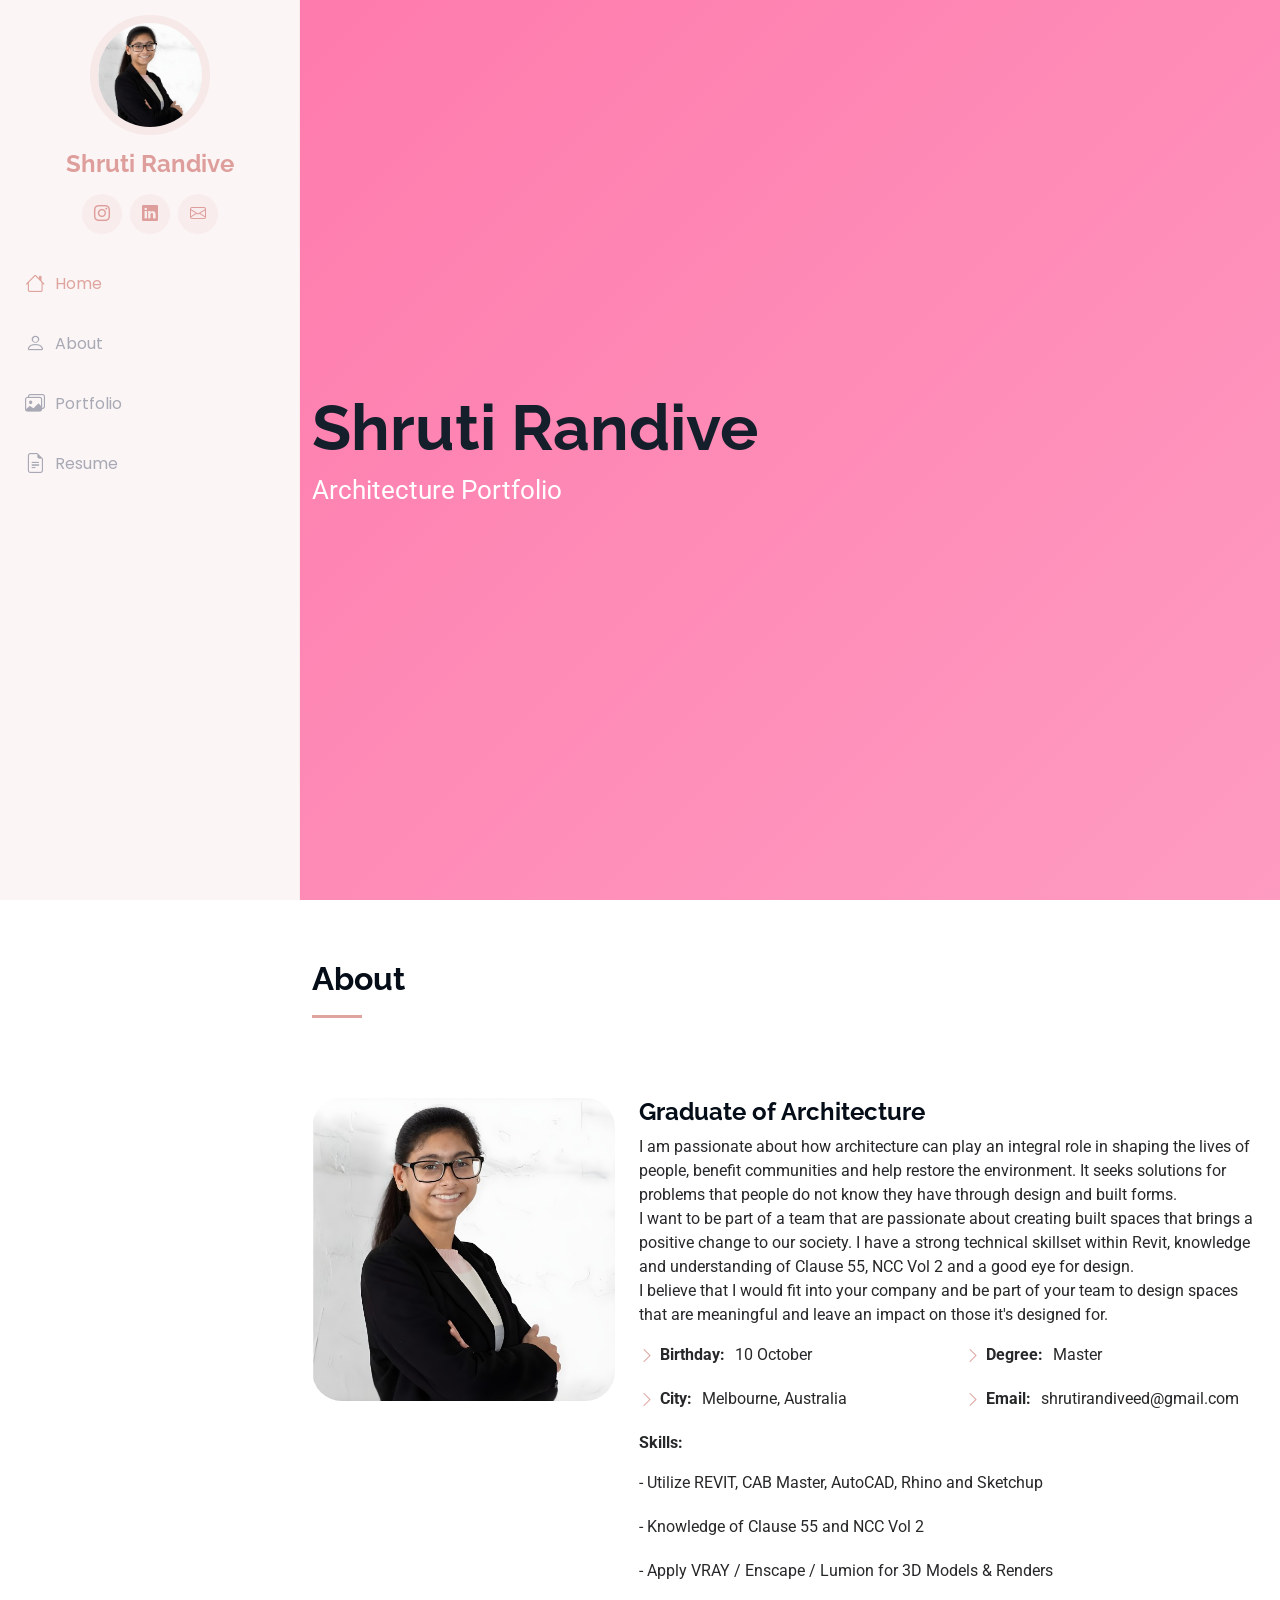
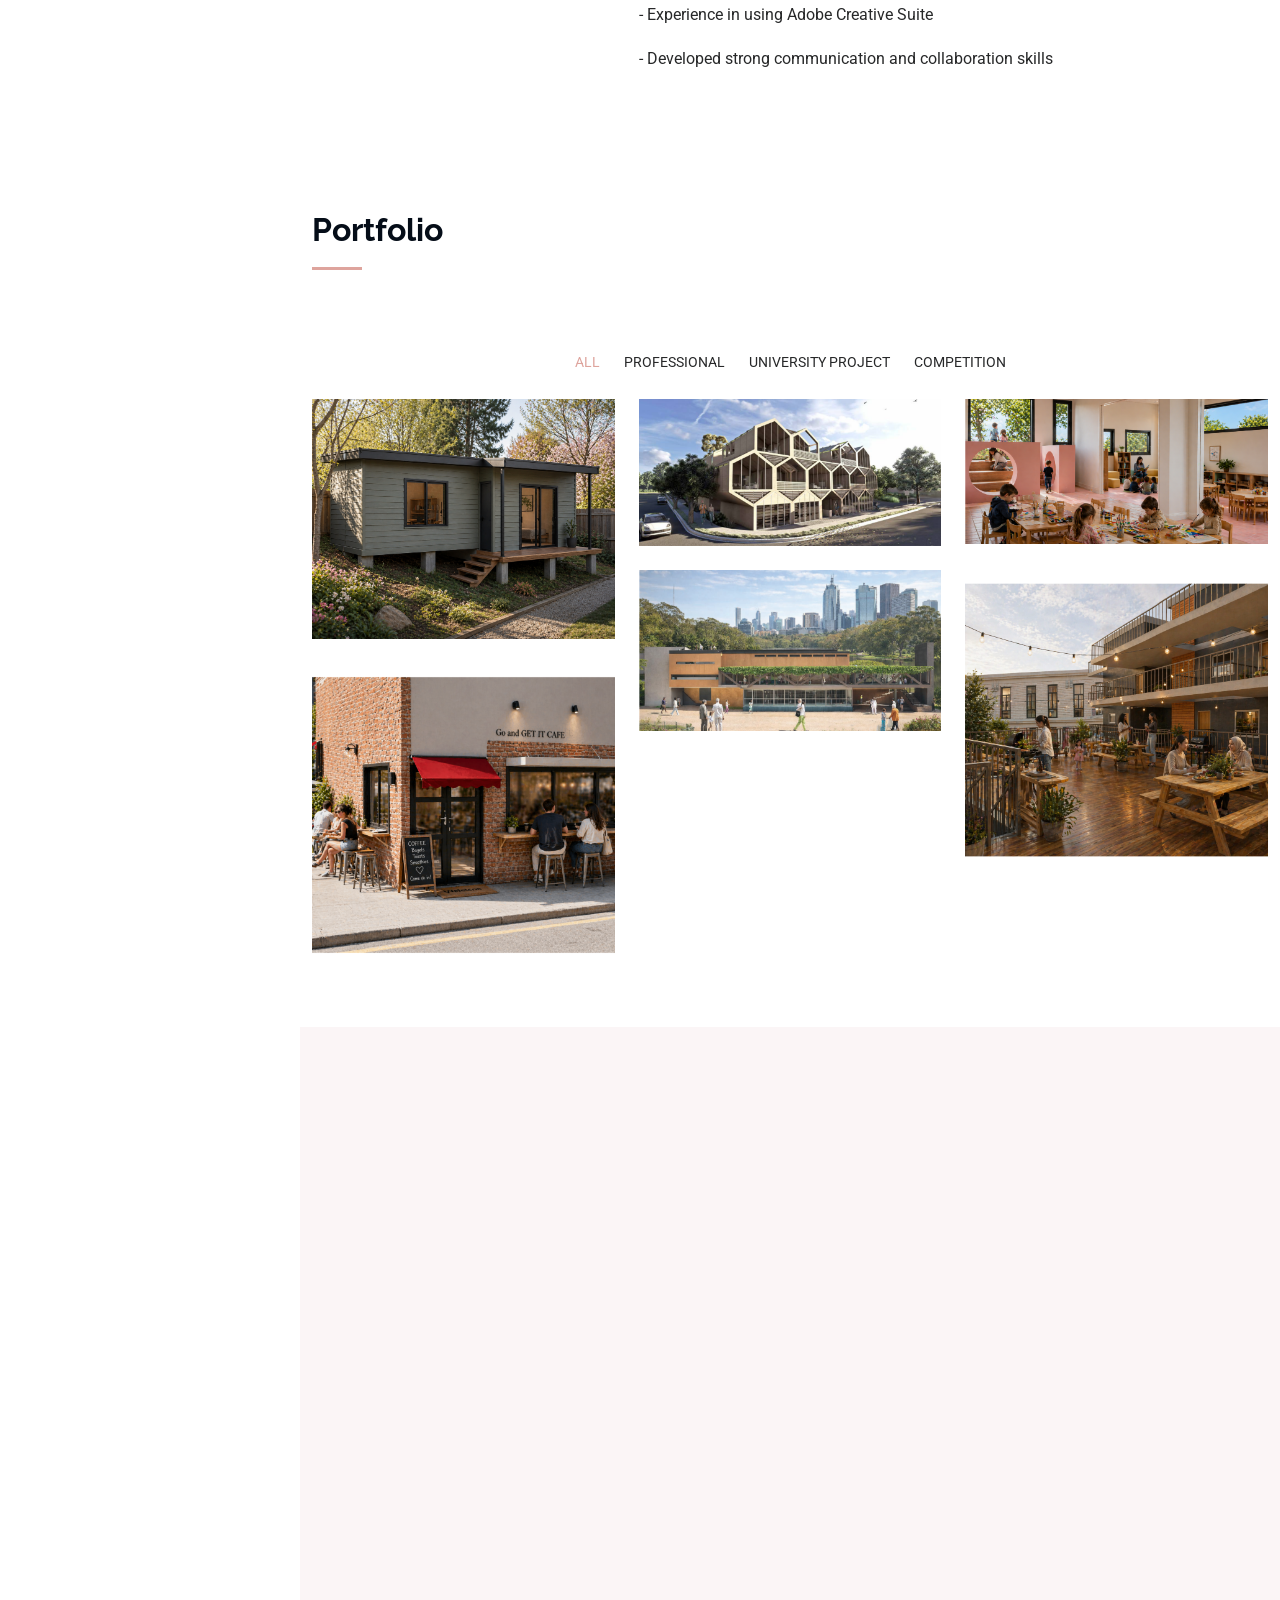
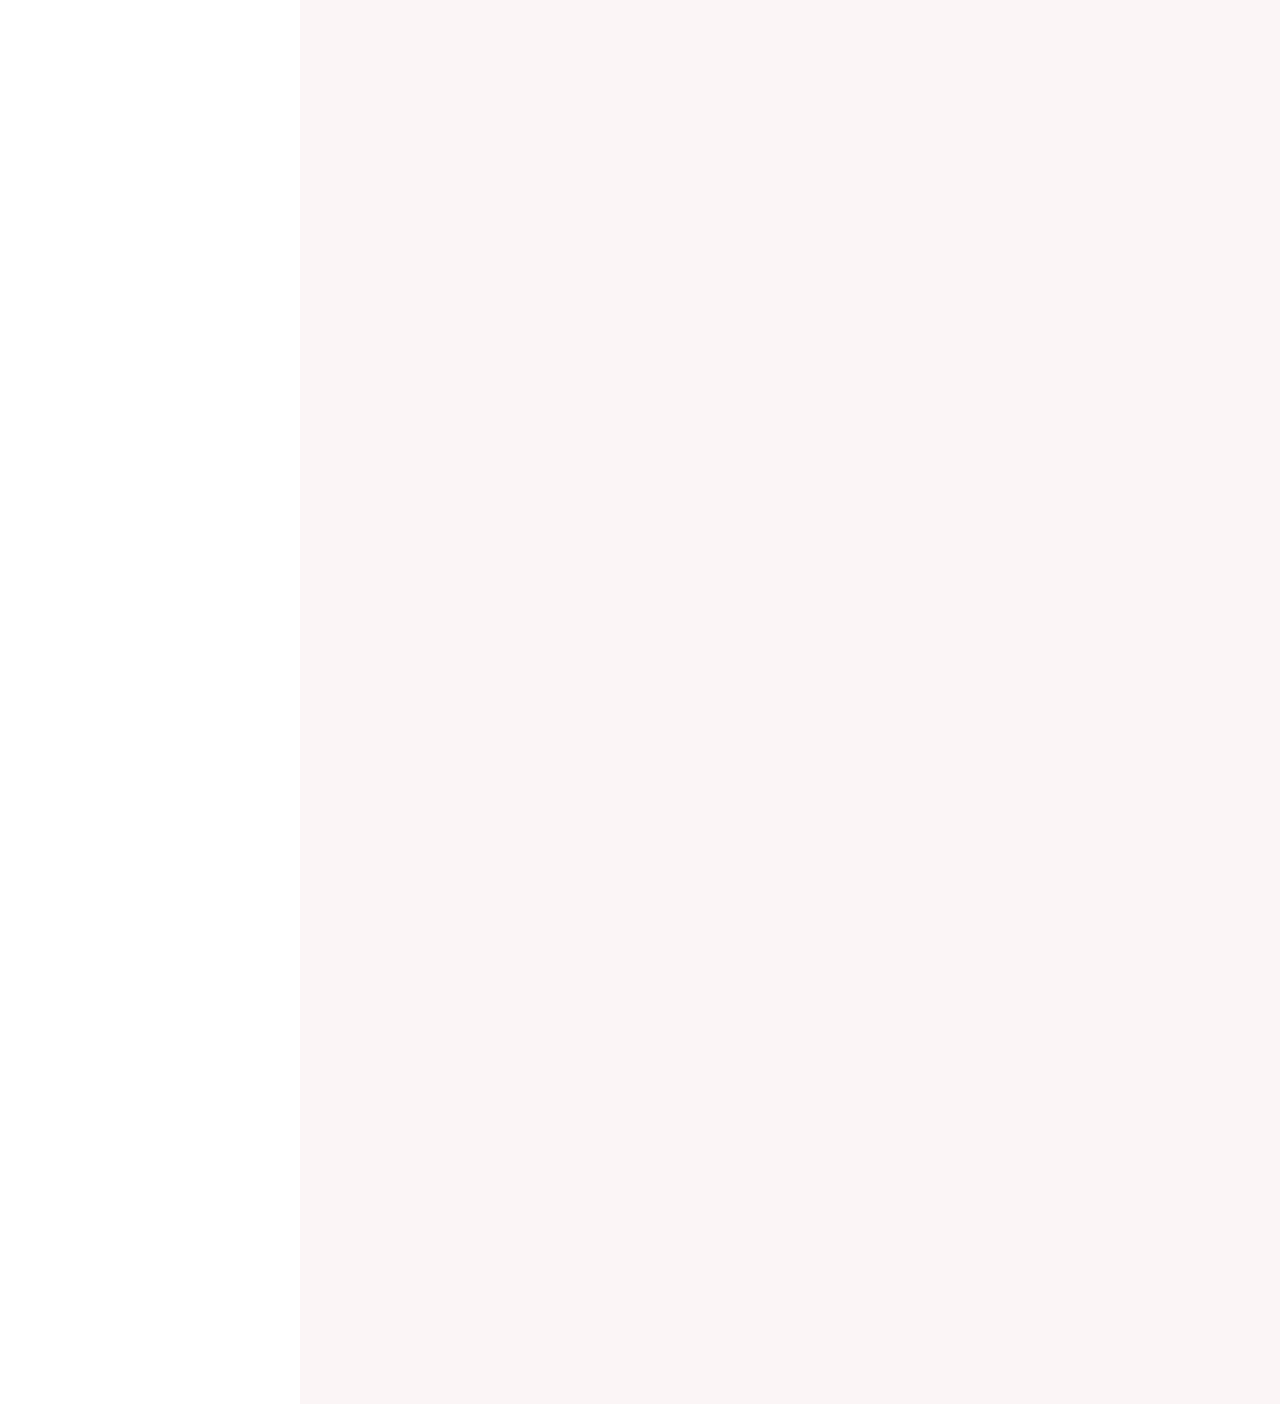
==== commit df343efb: "adding skills" ====
--- a/index.html
+++ b/index.html
@@ -113,6 +113,14 @@
                 </ul>
               </div>
             </div>
+            <p><b>Skills:</b></p>
+            <ul>
+              <li>- Utilize REVIT, CAB Master, AutoCAD, Rhino and Sketchup</li>
+              <li>- Knowledge of Clause 55 and NCC Vol 2</li>
+              <li>- Apply VRAY / Enscape / Lumion for 3D Models & Renders</li>
+              <li>- Experience in using Adobe Creative Suite</li>
+              <li>- Developed strong communication and collaboration skills</li>
+            </ul>
           </div>
         </div>
 
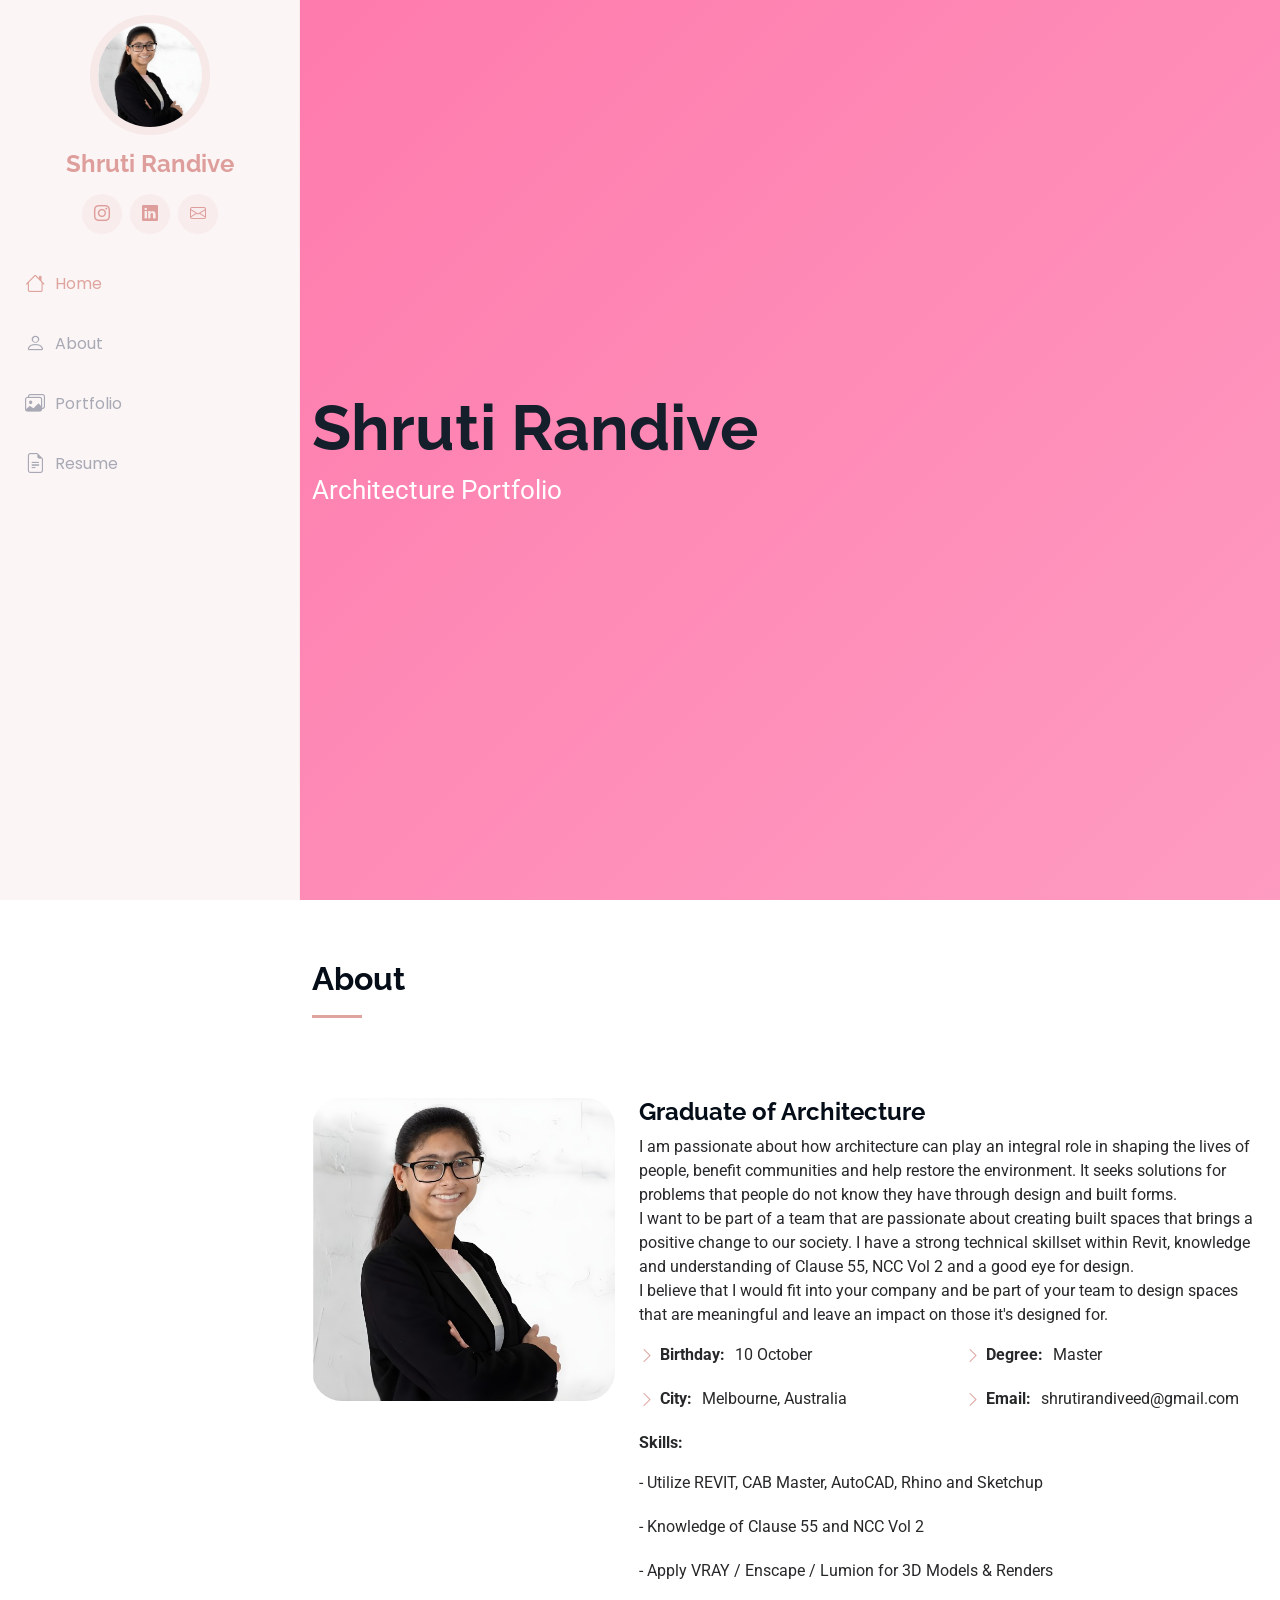
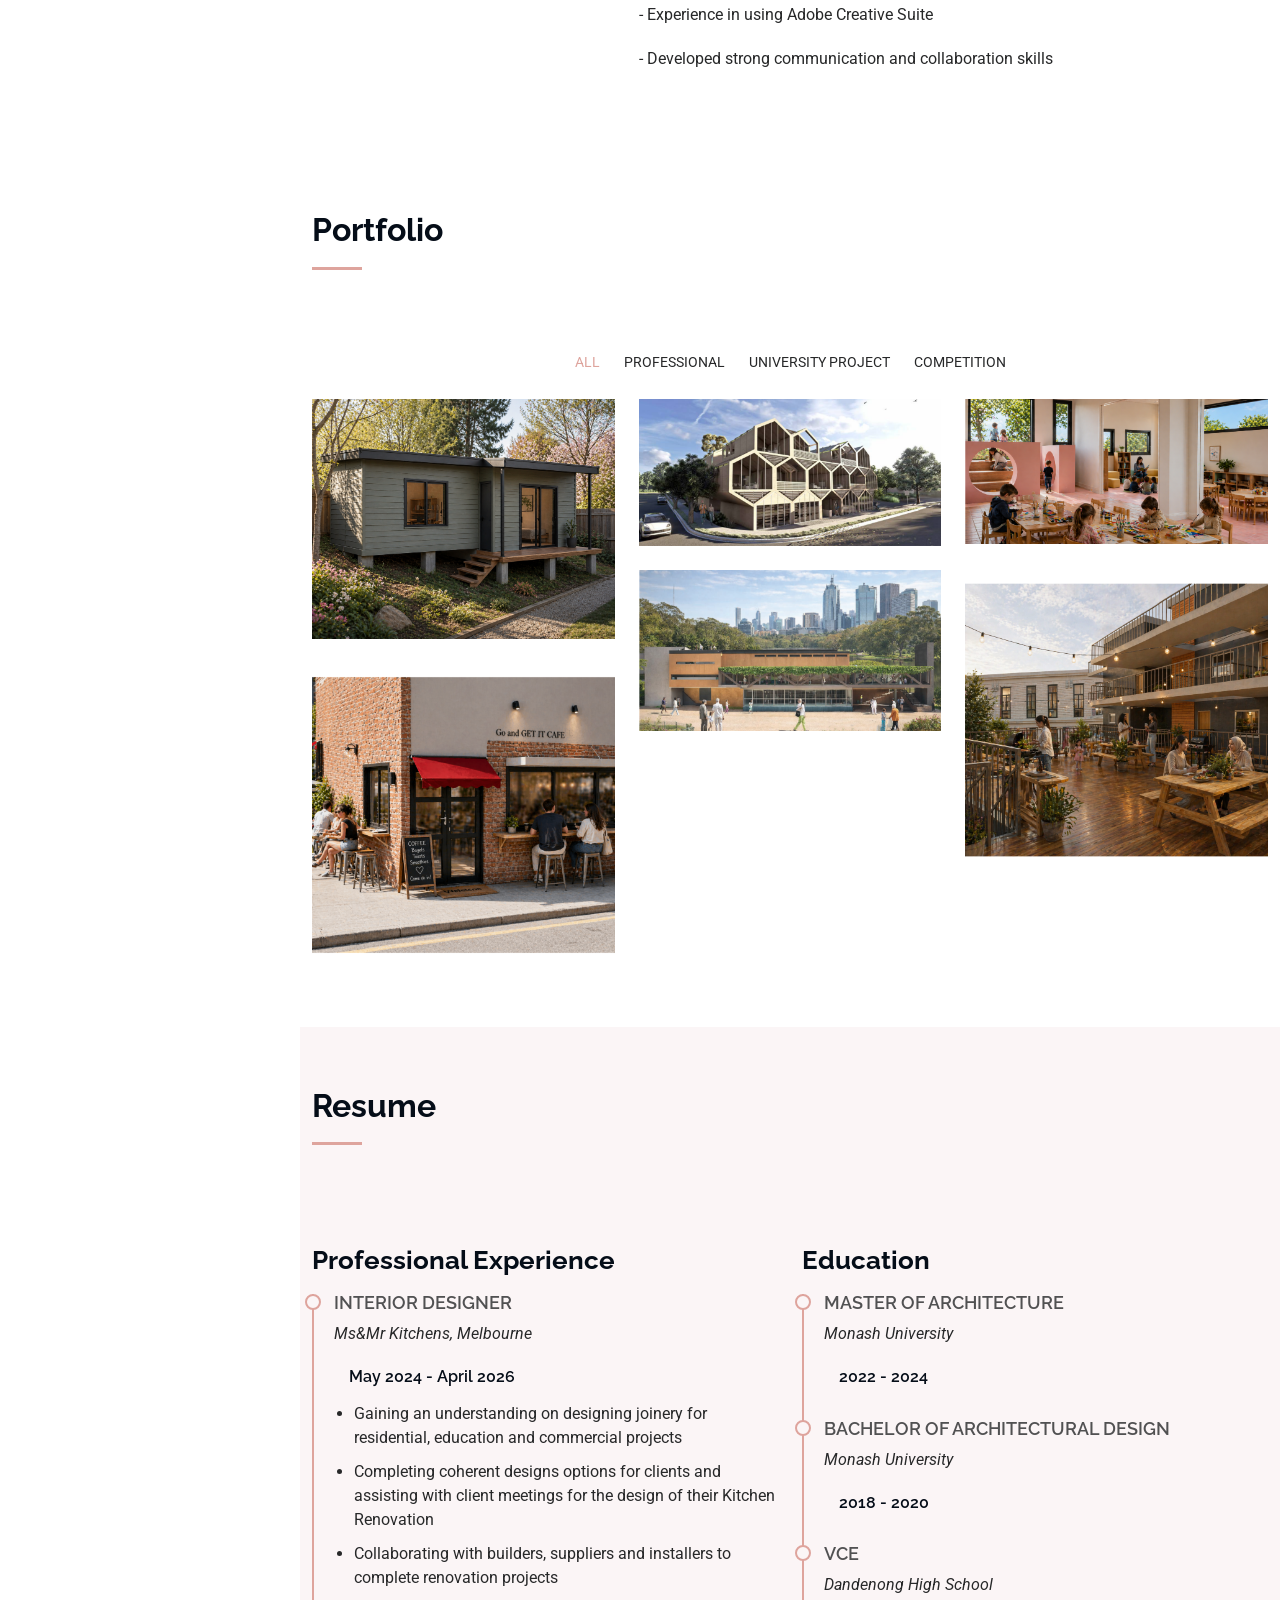
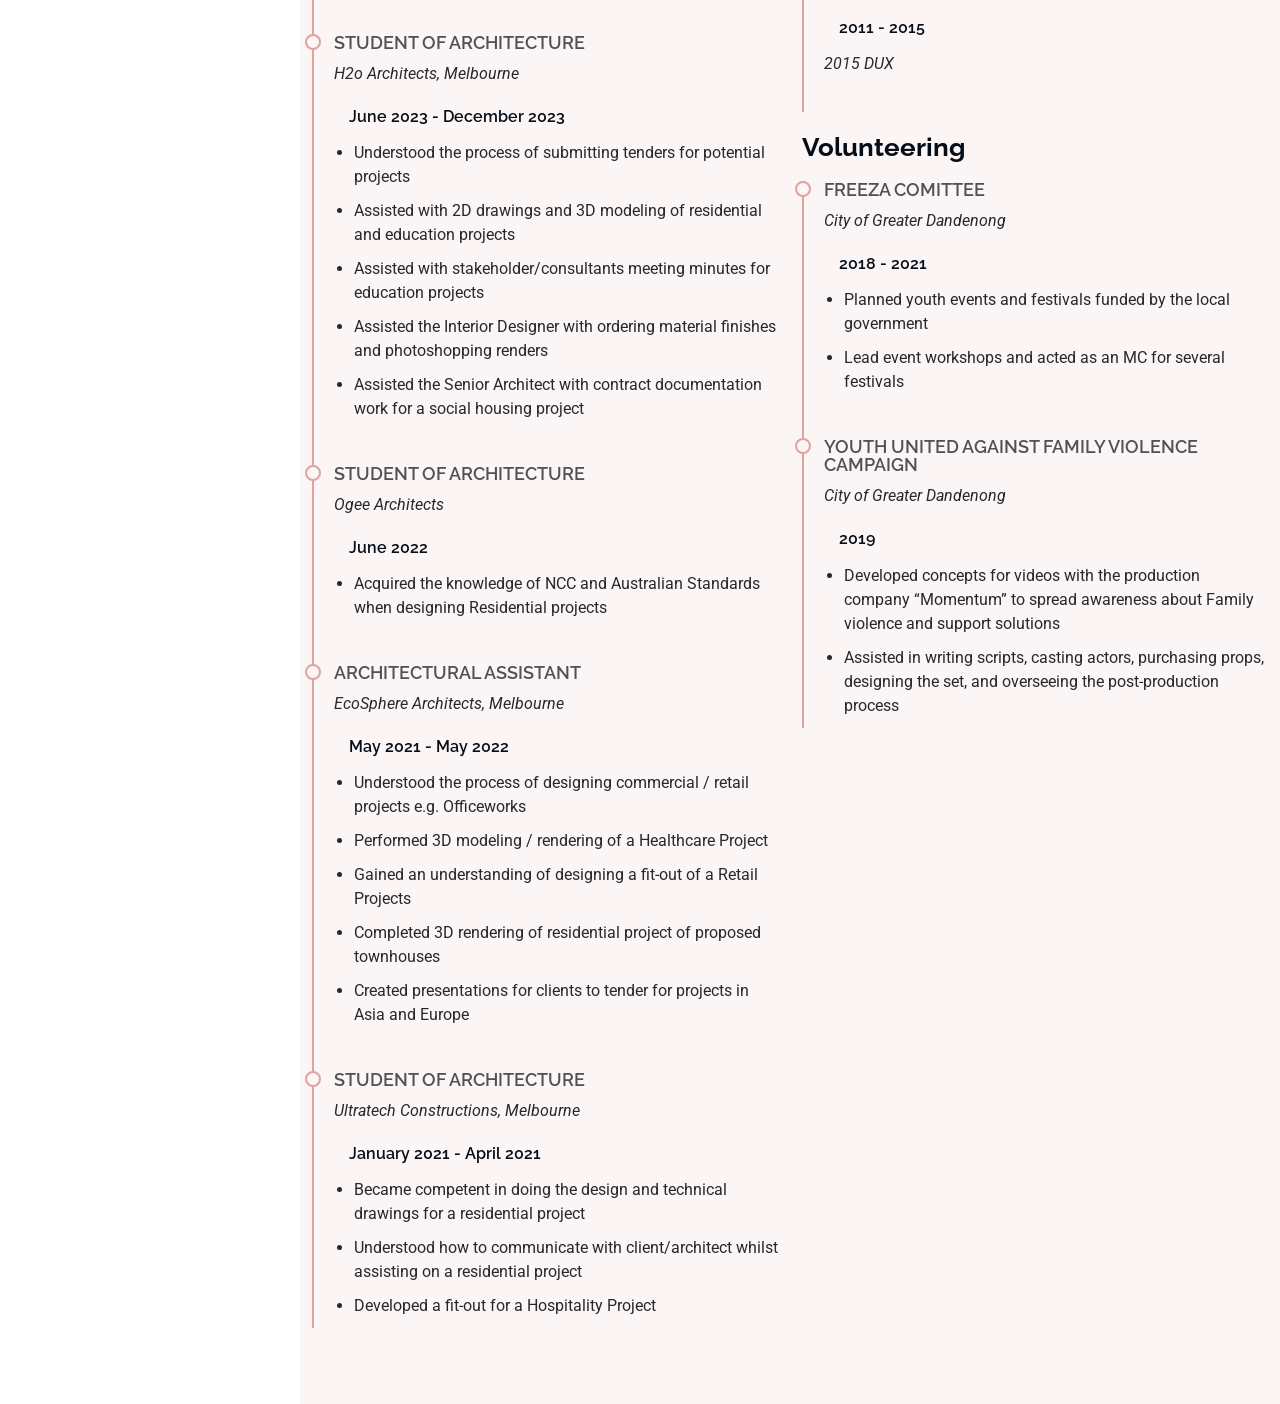
==== commit d1c332be: "tweaks and changes" ====
--- a/index.html
+++ b/index.html
@@ -257,53 +257,6 @@
 
         <div class="row">
 
-          <div class="col-lg-6" data-aos="fade-up" data-aos-delay="100">
-            
-            <h3 class="resume-title">Education</h3>
-
-            <div class="resume-item">
-              <h4>Master of Architecture</h4>
-              <p><em>Monash University</em></p>
-              <h5>2022 - 2024</h5>
-            </div><!-- Edn Resume Item -->
-
-            <div class="resume-item">
-              <h4>Bachelor of Architectural Design</h4>
-              <p><em>Monash University</em></p>
-              <h5>2018 - 2020</h5>
-            </div><!-- Edn Resume Item -->
-
-            <div class="resume-item">
-              <h4>VCE</h4>
-              <p><em>Dandenong High School</em></p>
-              <h5>2011 - 2015</h5>
-              <p> <i>2015 DUX</i></p>
-            </div><!-- Edn Resume Item -->
-
-            <h3 class="resume-title">Volunteering</h3>
-            
-            <div class="resume-item">
-              <h4>Freeza Comittee</h4>
-              <p><em>City of Greater Dandenong</em></p>
-              <h5>2018 - 2021</h5>
-              <ul>
-                <li>Planned youth events and festivals funded by the local government</li>
-                <li>Lead event workshops and acted as an MC for several festivals</li>
-              </ul>
-            </div><!-- Edn Resume Item -->
-
-            <div class="resume-item">
-              <h4>Youth united against family violence campaign</h4>
-              <p><em>City of Greater Dandenong</em></p>
-              <h5>2019</h5>
-              <ul>
-                <li>Developed concepts for videos with the production company “Momentum” to spread awareness about Family violence and support solutions</li>
-                <li>Assisted in writing scripts, casting actors, purchasing props, designing the set, and overseeing the post-production process</li>
-              </ul>
-            </div><!-- Edn Resume Item -->
-
-          </div>
-
           <div class="col-lg-6" data-aos="fade-up" data-aos-delay="200">
             <h3 class="resume-title">Professional Experience</h3>
             <div class="resume-item">
@@ -360,6 +313,53 @@
                 <li>Became competent in doing the design and technical drawings for a residential project</li>
                 <li>Understood how to communicate with client/architect whilst assisting on a residential project</li>
                 <li>Developed a fit-out for a Hospitality Project</li>
+              </ul>
+            </div><!-- Edn Resume Item -->
+
+          </div>
+
+          <div class="col-lg-6" data-aos="fade-up" data-aos-delay="100">
+            
+            <h3 class="resume-title">Education</h3>
+
+            <div class="resume-item">
+              <h4>Master of Architecture</h4>
+              <p><em>Monash University</em></p>
+              <h5>2022 - 2024</h5>
+            </div><!-- Edn Resume Item -->
+
+            <div class="resume-item">
+              <h4>Bachelor of Architectural Design</h4>
+              <p><em>Monash University</em></p>
+              <h5>2018 - 2020</h5>
+            </div><!-- Edn Resume Item -->
+
+            <div class="resume-item">
+              <h4>VCE</h4>
+              <p><em>Dandenong High School</em></p>
+              <h5>2011 - 2015</h5>
+              <p> <i>2015 DUX</i></p>
+            </div><!-- Edn Resume Item -->
+
+            <h3 class="resume-title">Volunteering</h3>
+            
+            <div class="resume-item">
+              <h4>Freeza Comittee</h4>
+              <p><em>City of Greater Dandenong</em></p>
+              <h5>2018 - 2021</h5>
+              <ul>
+                <li>Planned youth events and festivals funded by the local government</li>
+                <li>Lead event workshops and acted as an MC for several festivals</li>
+              </ul>
+            </div><!-- Edn Resume Item -->
+
+            <div class="resume-item">
+              <h4>Youth united against family violence campaign</h4>
+              <p><em>City of Greater Dandenong</em></p>
+              <h5>2019</h5>
+              <ul>
+                <li>Developed concepts for videos with the production company “Momentum” to spread awareness about Family violence and support solutions</li>
+                <li>Assisted in writing scripts, casting actors, purchasing props, designing the set, and overseeing the post-production process</li>
               </ul>
             </div><!-- Edn Resume Item -->
 
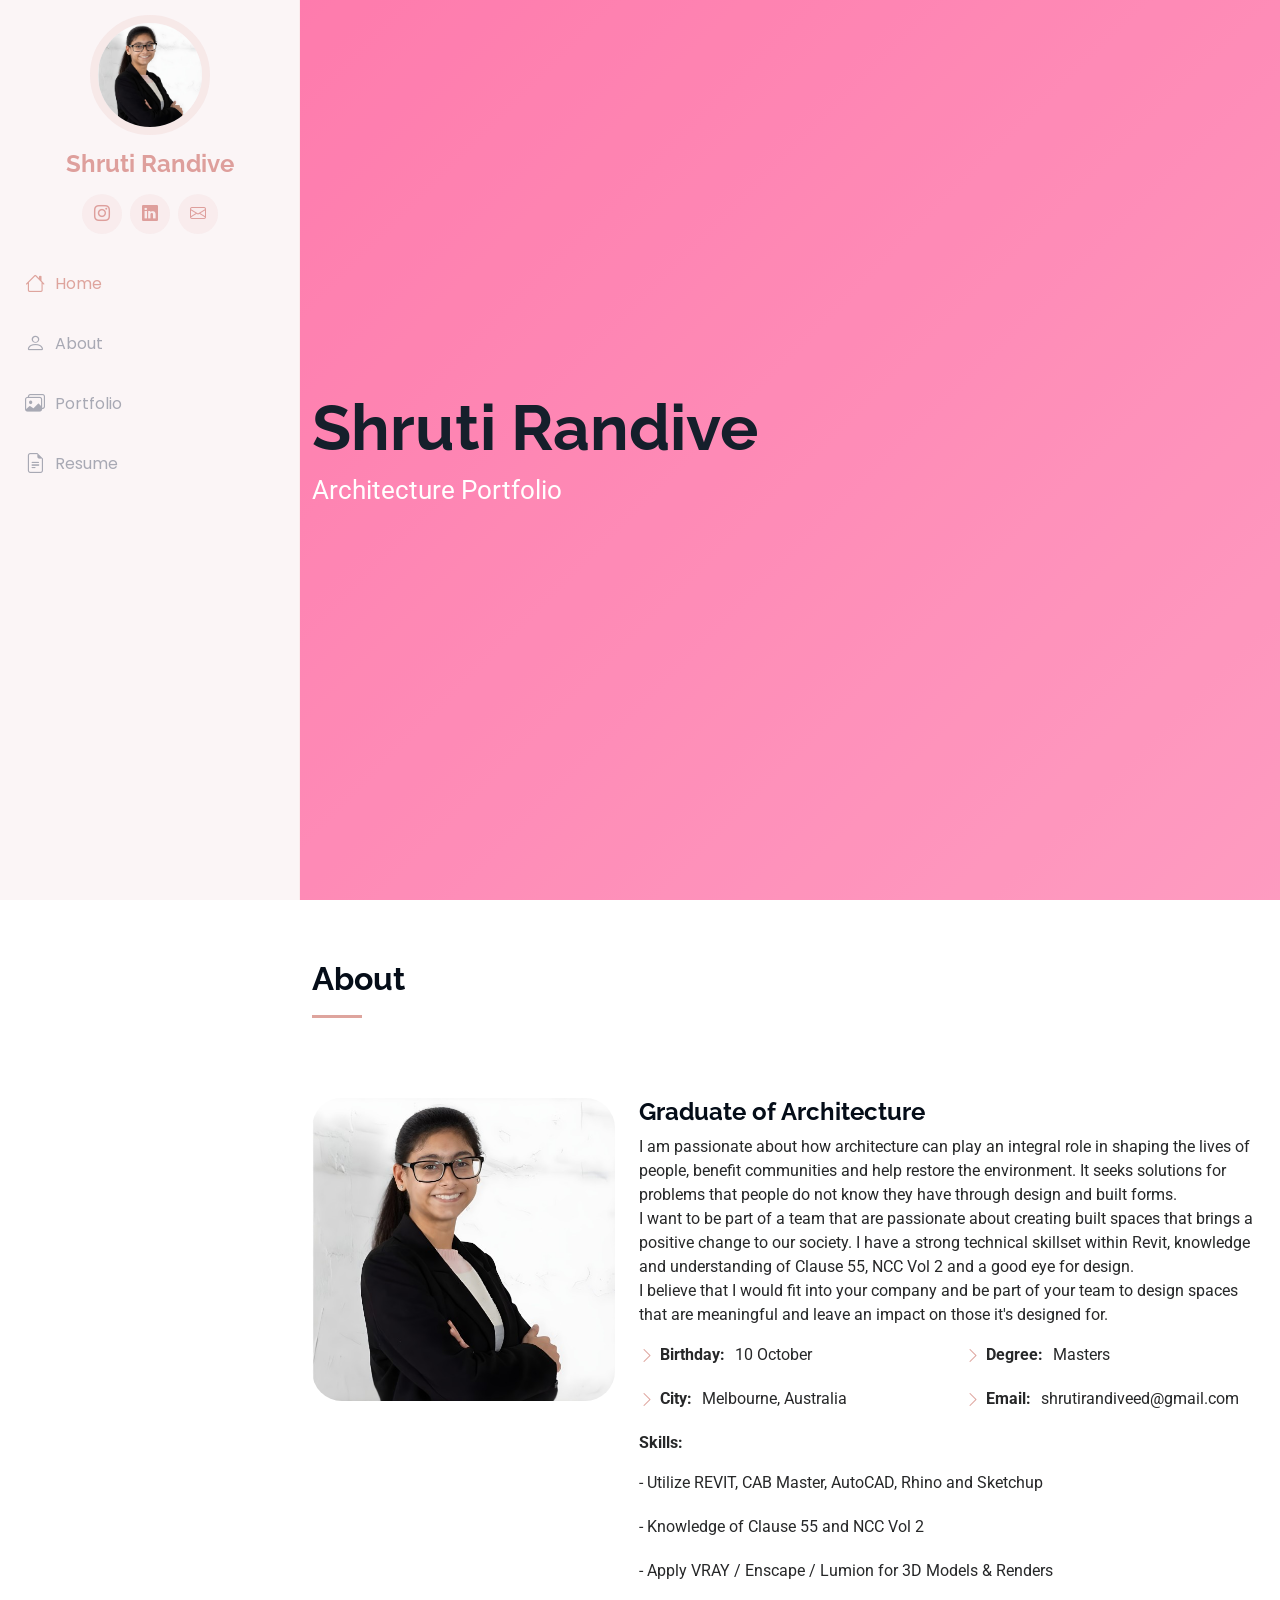
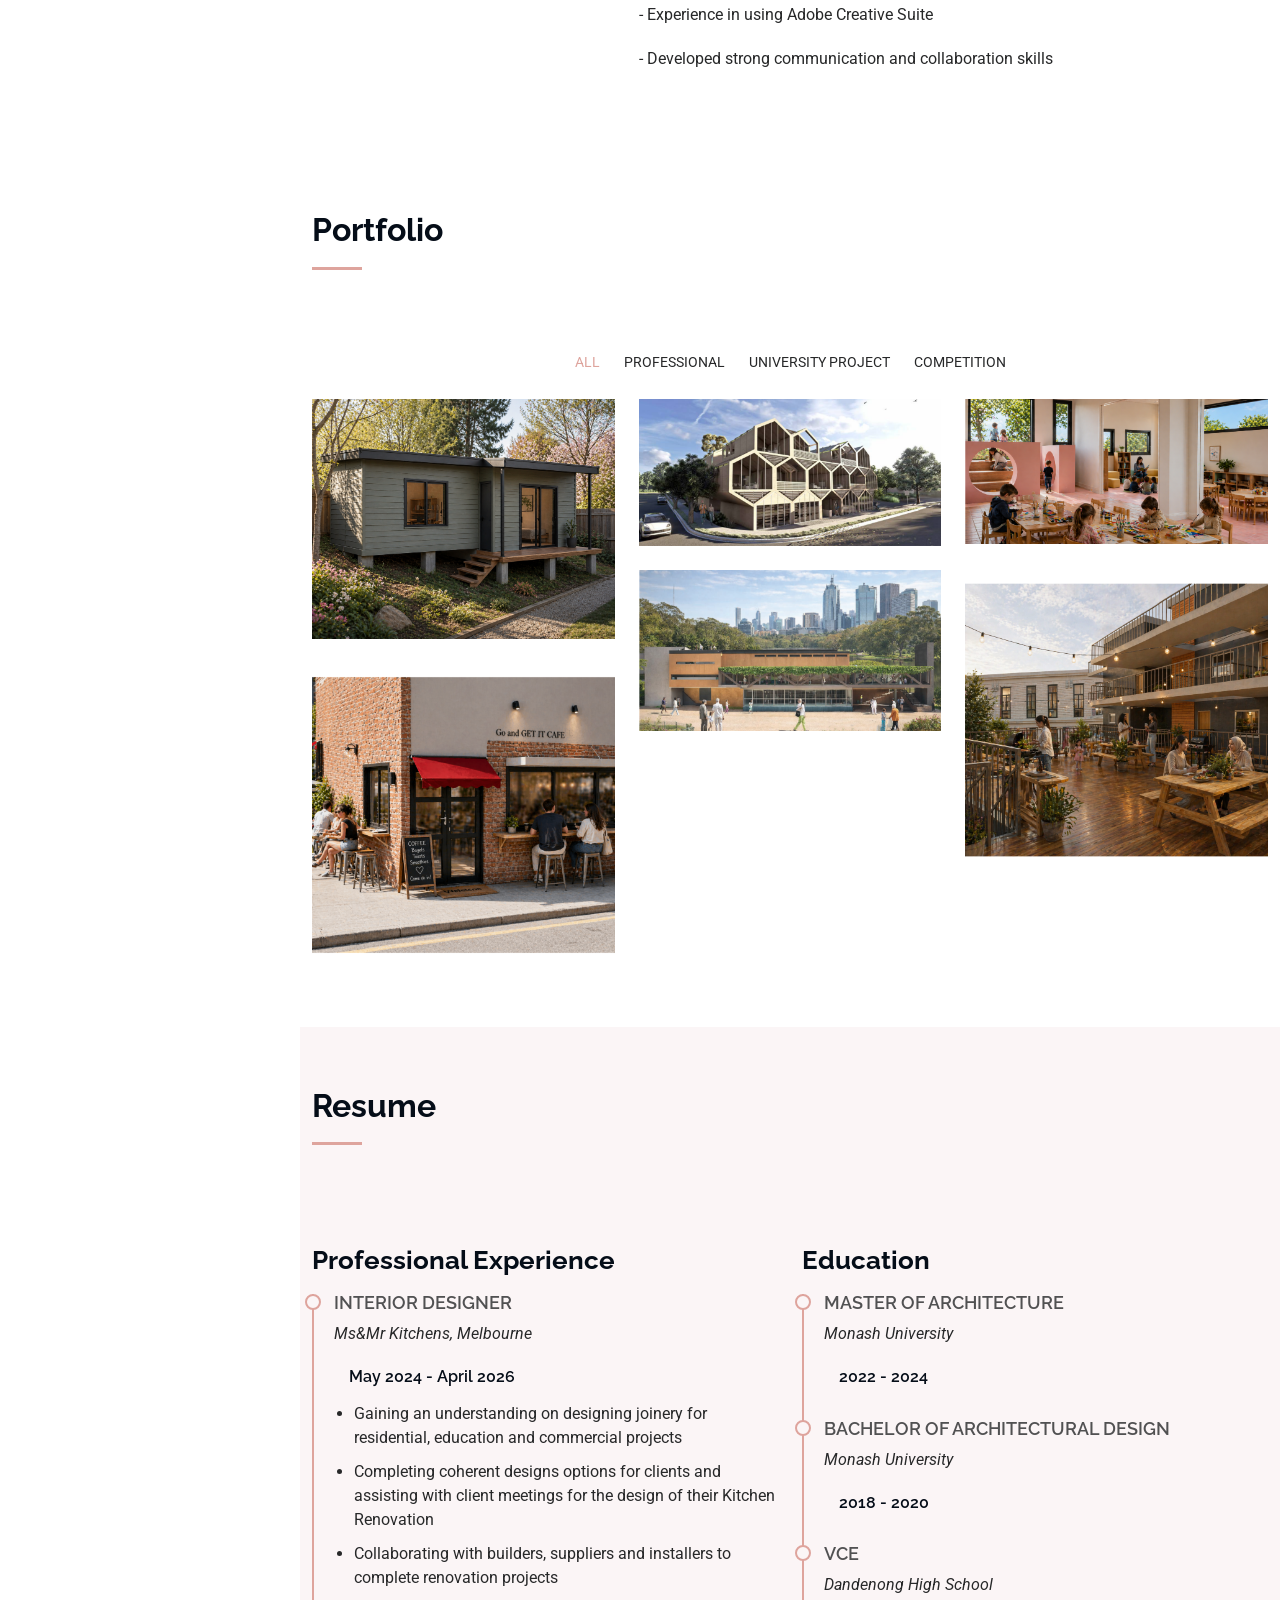
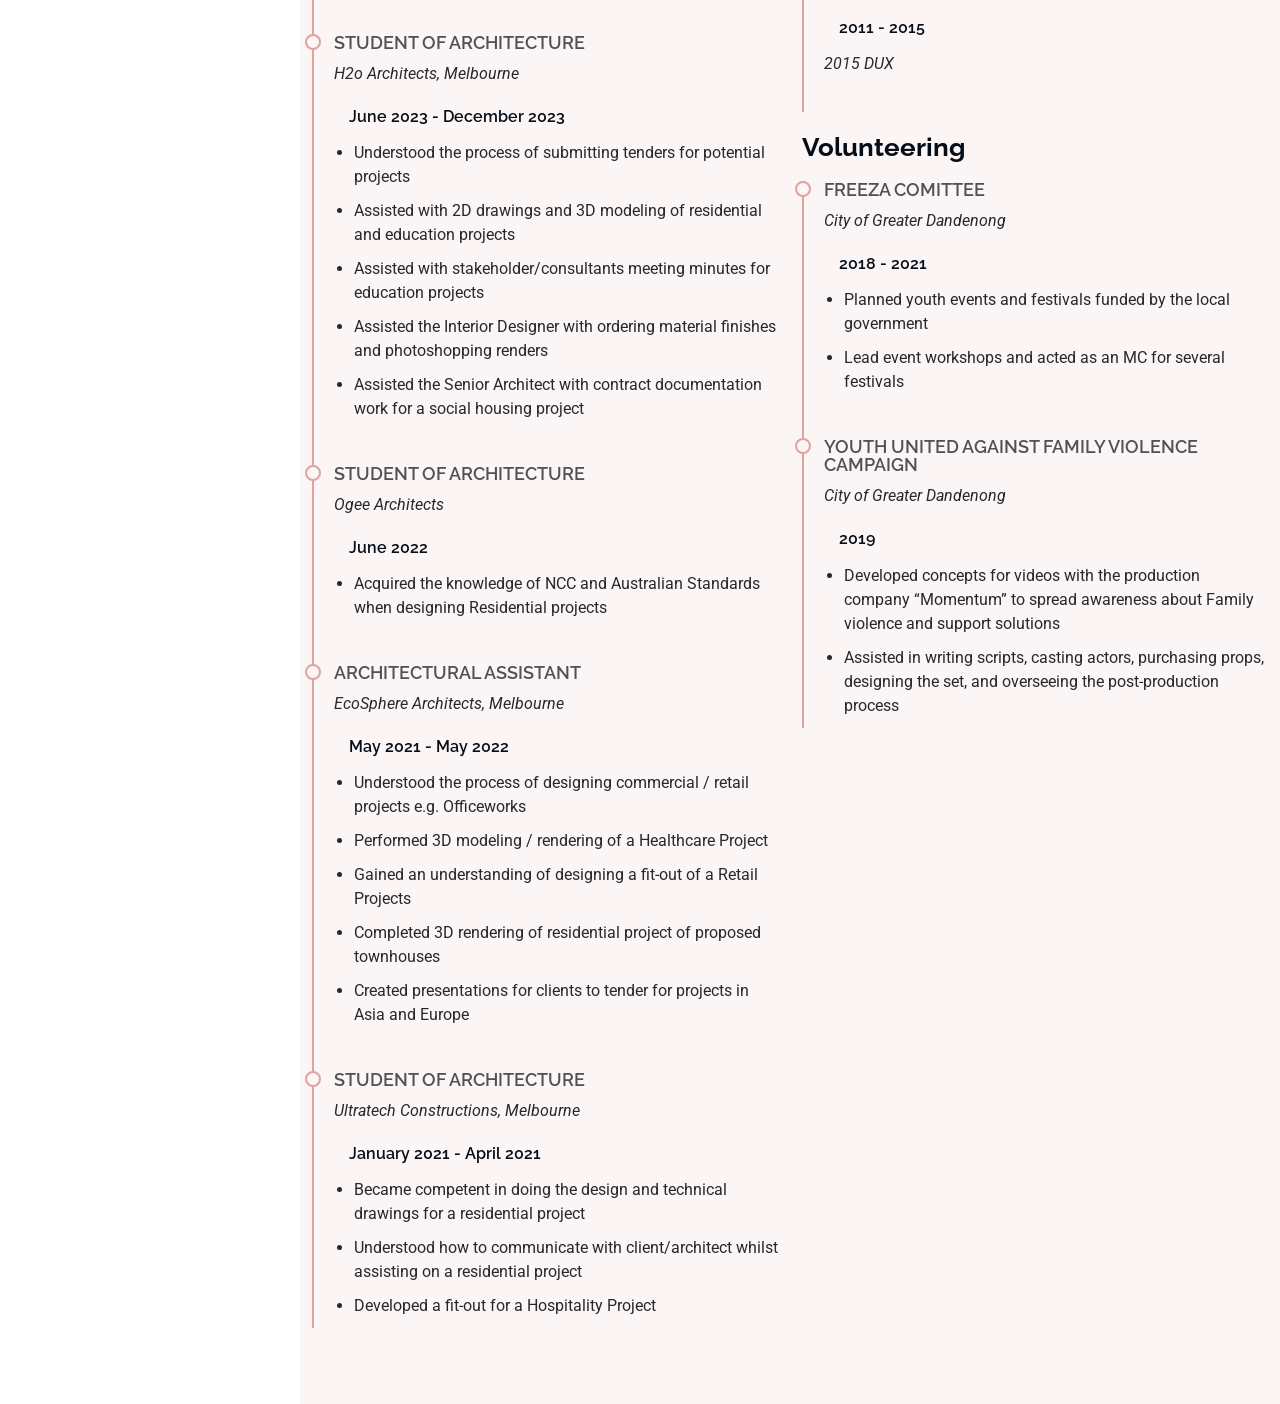
==== commit 8d48b694: "changing degree to masters" ====
--- a/index.html
+++ b/index.html
@@ -108,7 +108,7 @@
               </div>
               <div class="col-lg-6">
                 <ul>
-                  <li><i class="bi bi-chevron-right"></i> <strong>Degree:</strong> <span>Master</span></li>
+                  <li><i class="bi bi-chevron-right"></i> <strong>Degree:</strong> <span>Masters</span></li>
                   <li><i class="bi bi-chevron-right"></i> <strong>Email:</strong> <span>shrutirandiveed@gmail.com</span></li>
                 </ul>
               </div>
